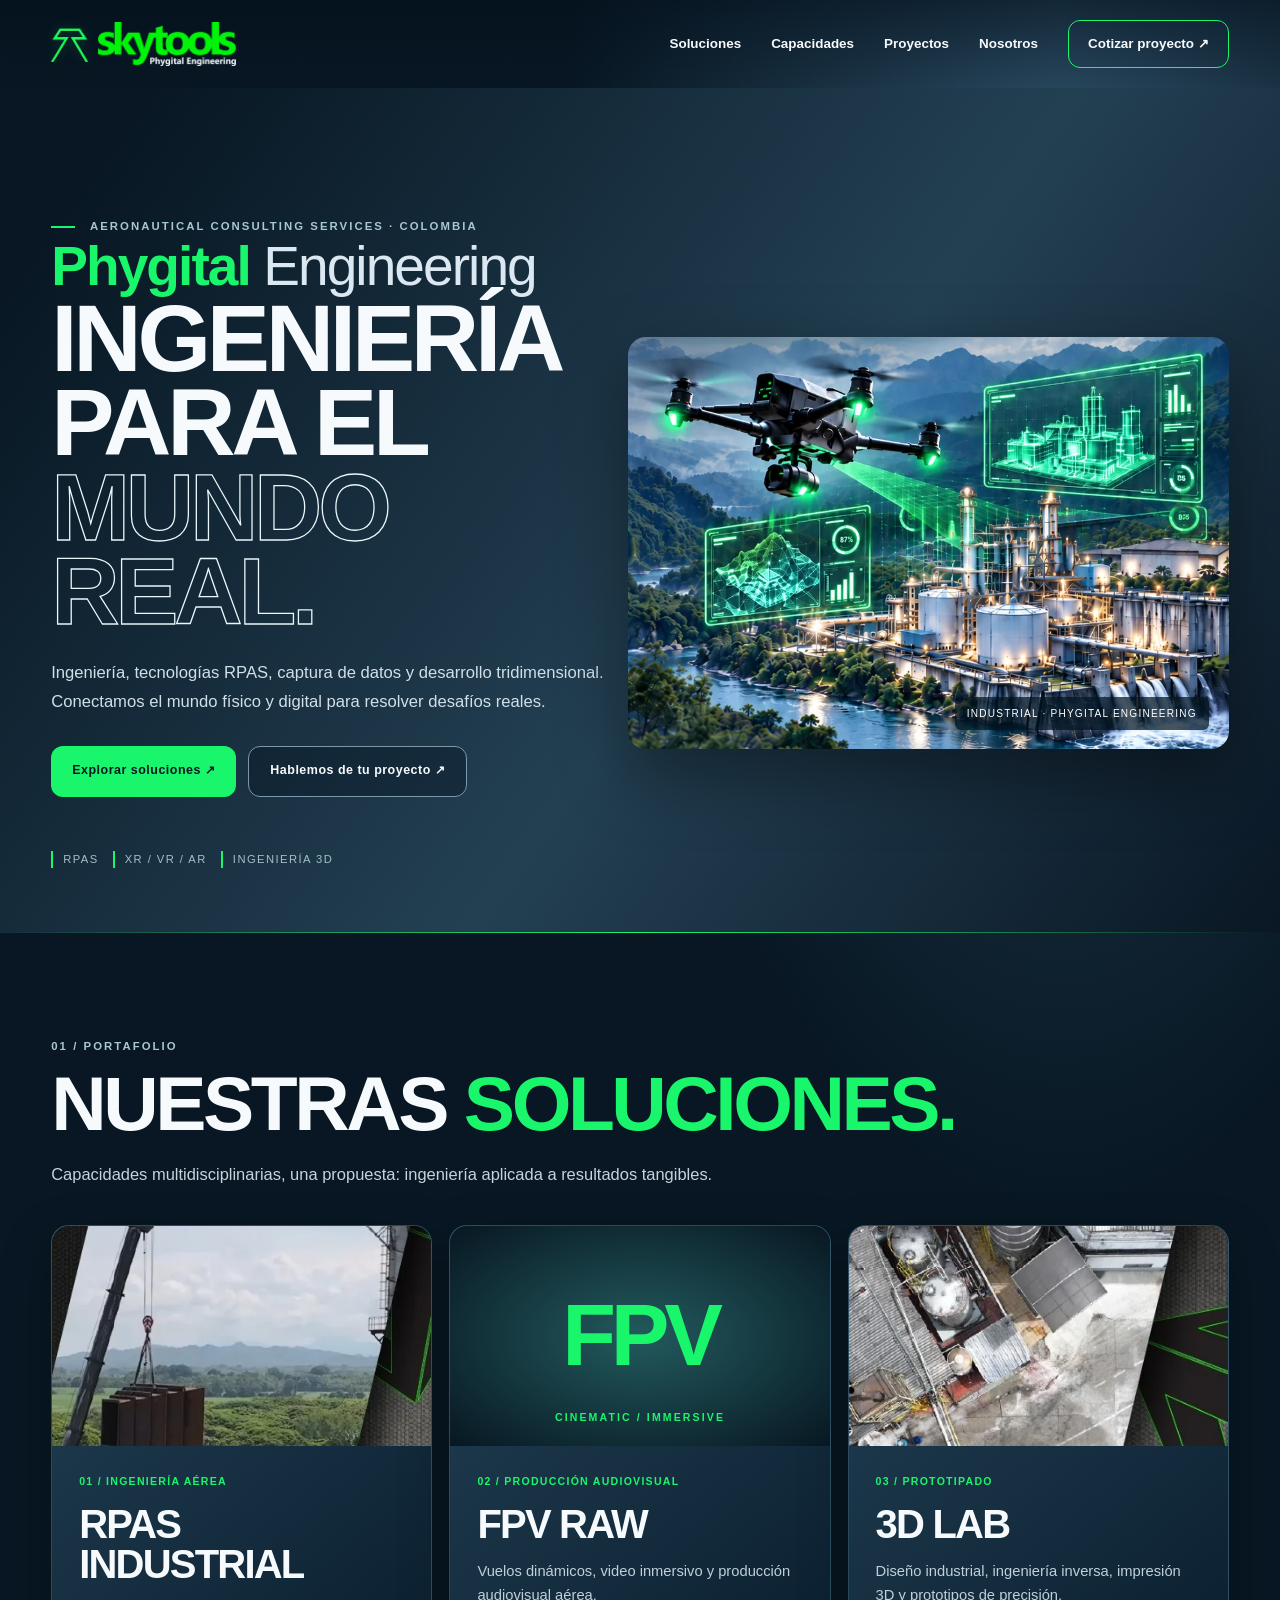
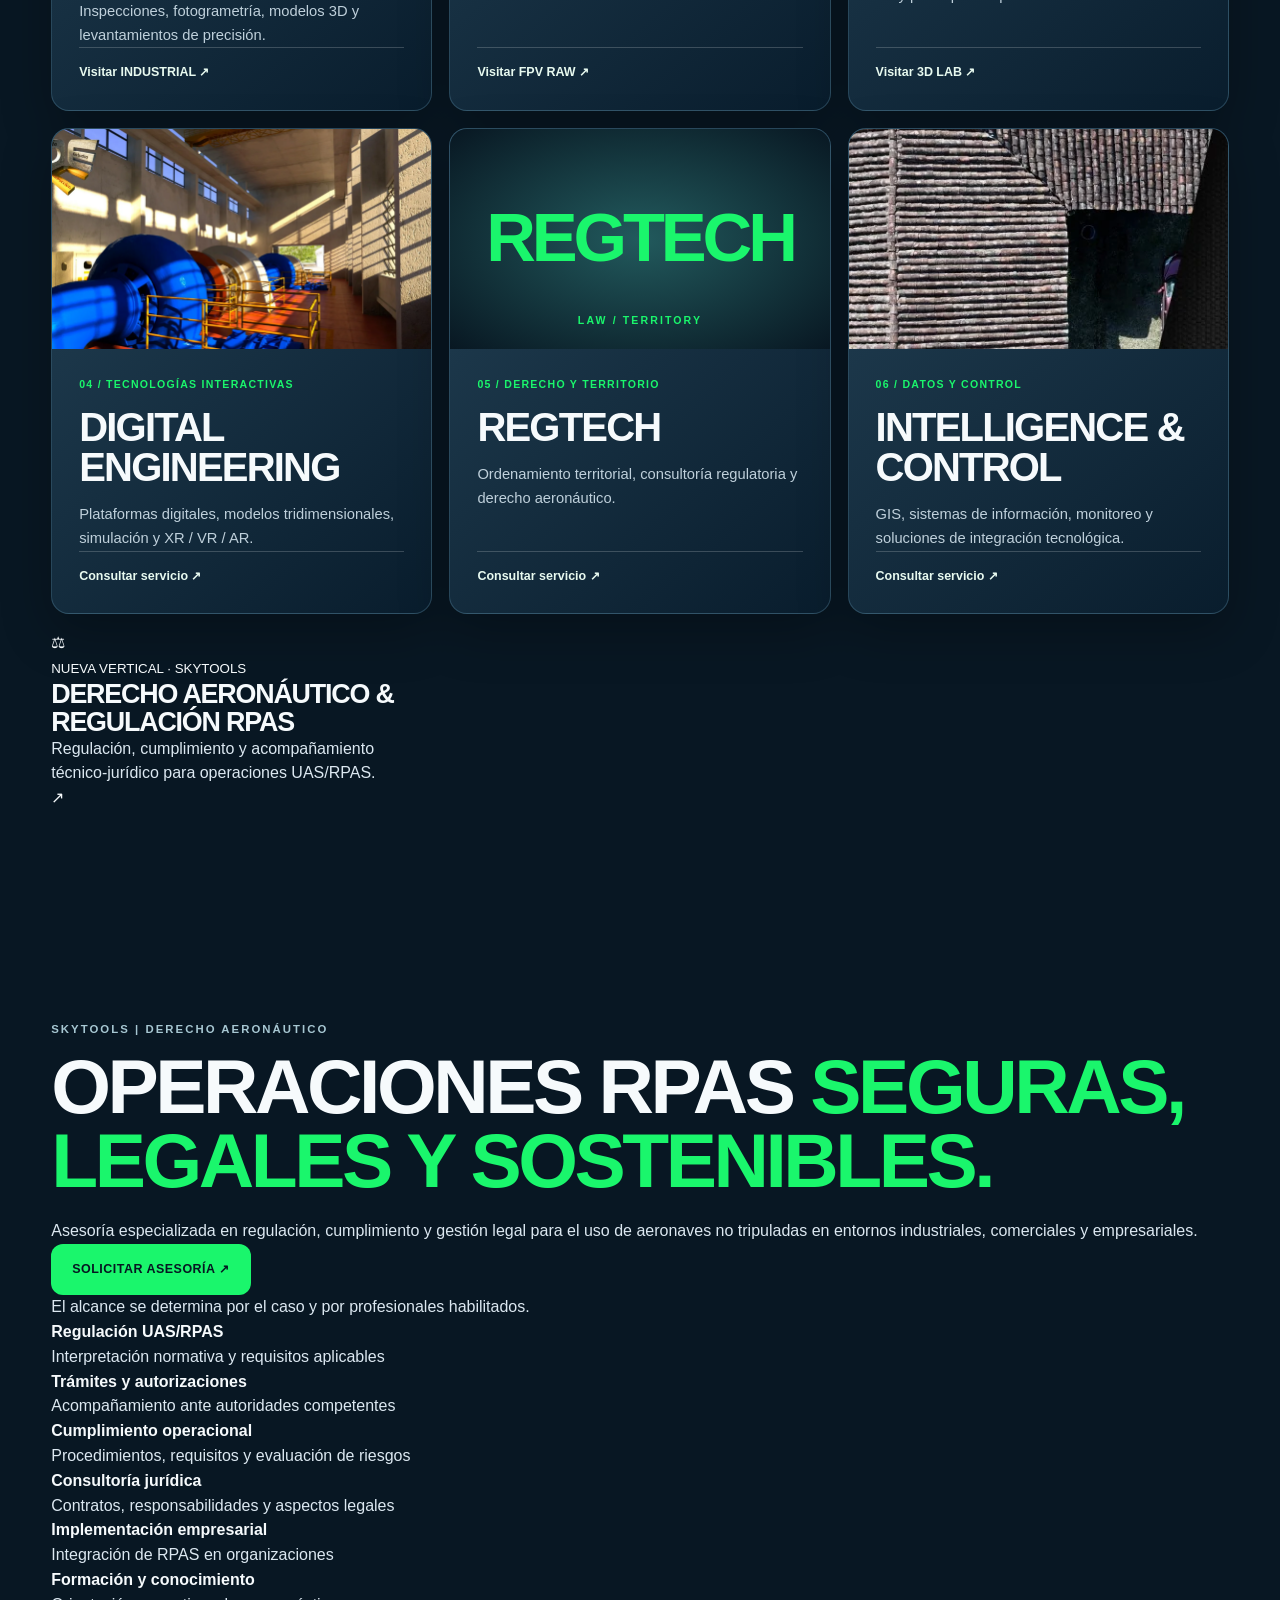
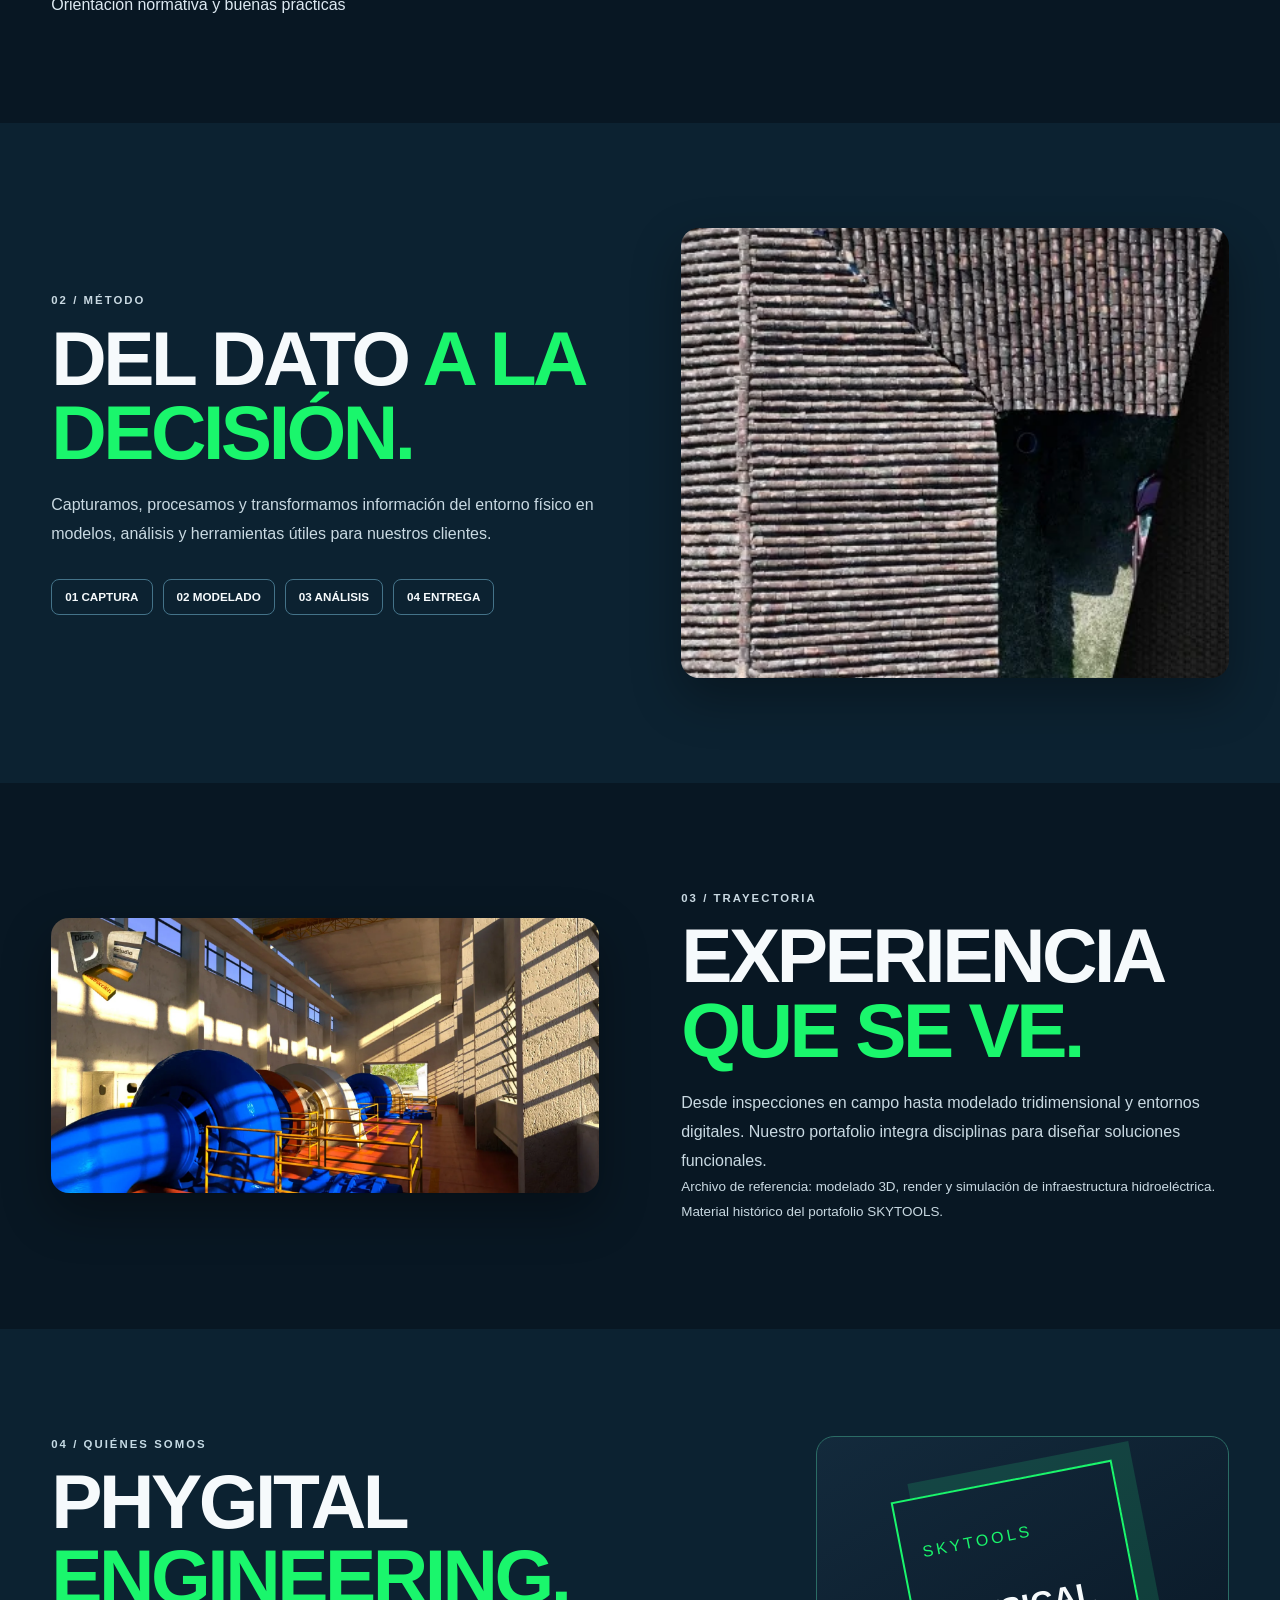
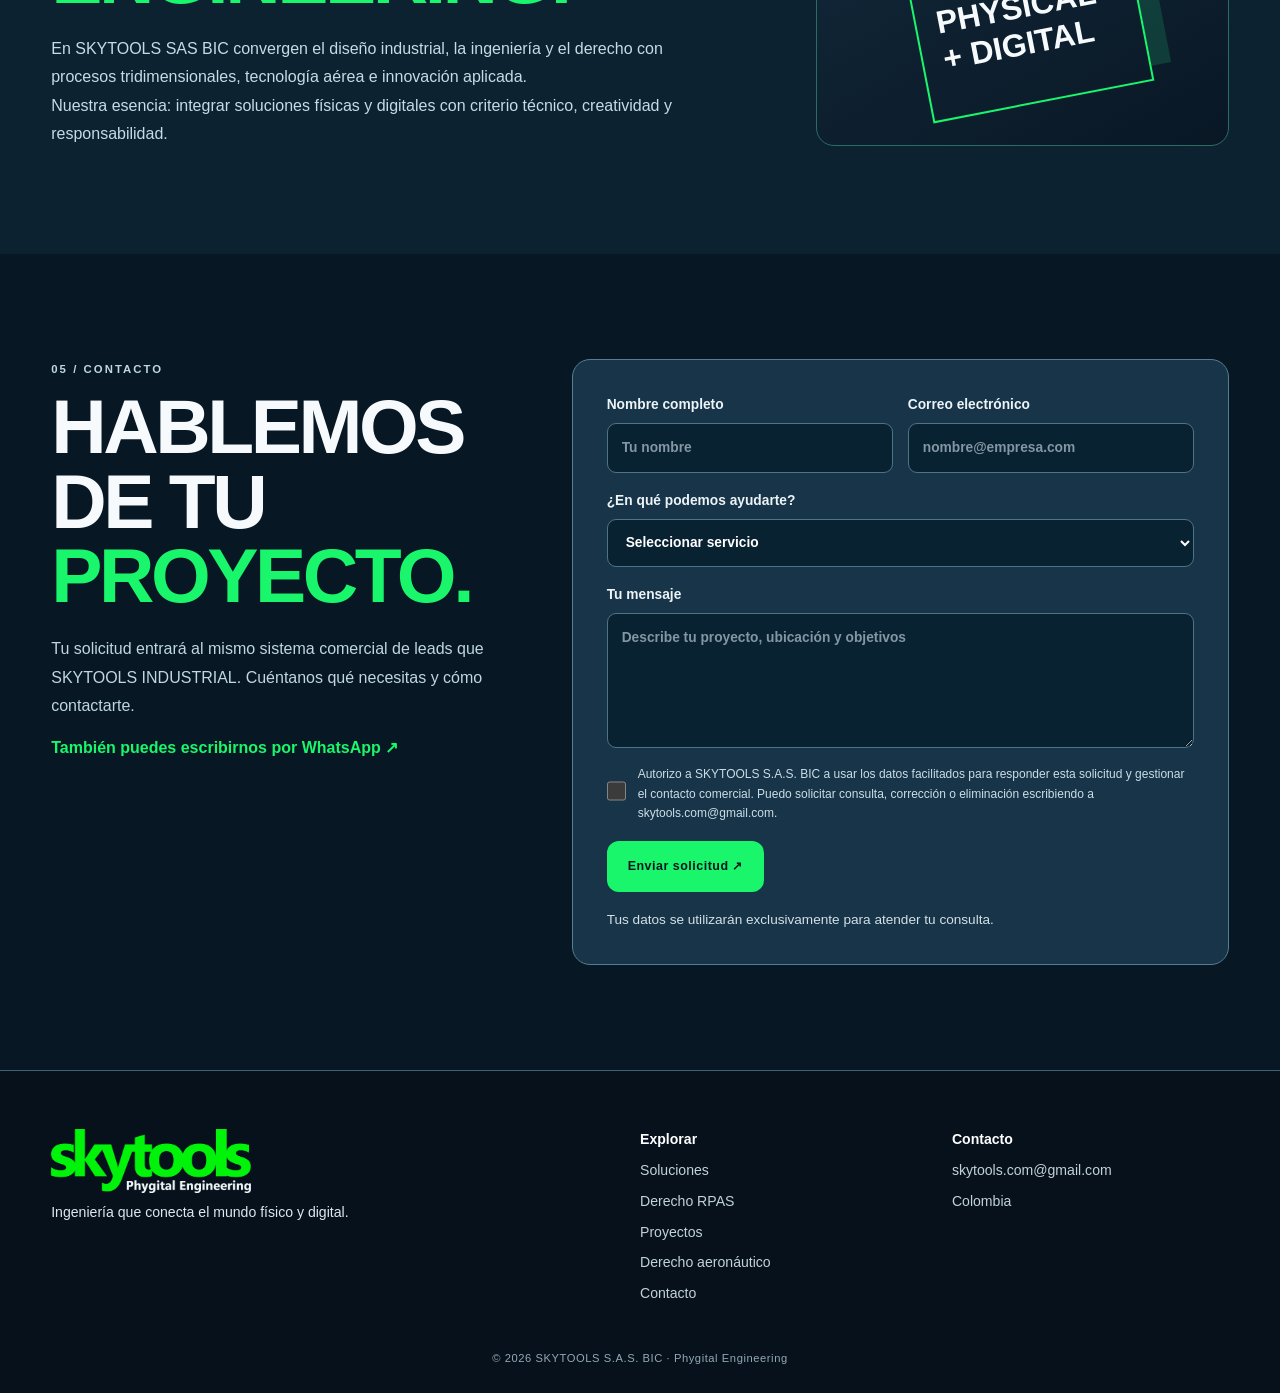
==== index.html @ b0aab62e "feat: agregar Derecho Aeronautico a Main Web (tarjeta y seccion)" ====
<!doctype html>
<html lang="es-CO">
<head>
<meta charset="utf-8"><meta name="viewport" content="width=device-width, initial-scale=1">
<meta name="theme-color" content="#081723"><meta name="color-scheme" content="dark">
<meta name="description" content="SKYTOOLS SAS BIC — Phygital Engineering. RPAS Industrial, FPV RAW, diseño 3D, tecnologías digitales y consultoría.">
<meta property="og:type" content="website"><meta property="og:title" content="SKYTOOLS | Phygital Engineering"><meta property="og:description" content="Ingeniería que conecta el mundo físico y digital.">
<title>SKYTOOLS | Phygital Engineering</title>
<link rel="icon" type="image/png" sizes="any" href="assets/img/skytools-symbol.png?v=20261020">
<link rel="apple-touch-icon" href="assets/img/skytools-symbol.png?v=20261020">
<link rel="stylesheet" href="assets/css/styles.css">
<script src="assets/js/config.js" defer></script><script src="assets/js/portal.js" defer></script>
</head>
<body><a href="#contenido" class="skip-link">Saltar al contenido</a>
<header class="site-header" id="inicio"><div class="container portal-header">
<a class="brand" href="#inicio" aria-label="SKYTOOLS Inicio"><img src="assets/img/skytools-symbol.png" alt="" class="brand__mark"><img class="brand__wordmark" src="assets/img/skytools-wordmark.png" alt="Skytools Phygital Engineering"></a>
<nav class="portal-nav" id="portal-nav" aria-label="Navegación principal">
<a href="#soluciones">Soluciones</a><a href="#capacidades">Capacidades</a><a href="#proyectos">Proyectos</a><a href="#nosotros">Nosotros</a><a href="#contacto" class="portal-nav-cta">Cotizar proyecto ↗</a></nav>
<button type="button" class="portal-menu-btn" id="portal-menu-btn" aria-controls="portal-nav" aria-expanded="false" aria-label="Abrir menú">☰</button>
</div></header>
<main id="contenido">
<section class="portal-hero">
<div class="container portal-hero-grid"><div class="portal-copy">
<p class="portal-eyebrow"><span class="portal-glow"></span> AERONAUTICAL CONSULTING SERVICES · COLOMBIA</p>
<p class="portal-identity"><span>Phygital</span> Engineering</p>
<h1>INGENIERÍA PARA EL <em>MUNDO REAL.</em></h1>
<p class="portal-lead">Ingeniería, tecnologías RPAS, captura de datos y desarrollo tridimensional. Conectamos el mundo físico y digital para resolver desafíos reales.</p>
<div class="portal-actions"><a class="portal-button solid" href="#soluciones">Explorar soluciones ↗</a><a class="portal-button outline" href="#contacto">Hablemos de tu proyecto ↗</a></div>
<div class="portal-chips"><span>RPAS</span><span>XR / VR / AR</span><span>INGENIERÍA 3D</span></div>
</div><div class="portal-hero-art"><picture><source media="(max-width:700px)" srcset="assets/img/hero-mobile.webp"><img src="assets/img/hero-industria.webp" alt="Dron de inspección y entorno industrial en composición técnica SKYTOOLS" fetchpriority="high"></picture><span class="portal-hero-art-note">INDUSTRIAL · PHYGITAL ENGINEERING</span></div></div>
</section>
<section class="portal-section" id="soluciones"><div class="container">
<p class="portal-section-no">01 / PORTAFOLIO</p><h2>NUESTRAS <span>SOLUCIONES.</span></h2><p class="portal-intro">Capacidades multidisciplinarias, una propuesta: ingeniería aplicada a resultados tangibles.</p>
<div class="portal-services">
<article class="portal-service"><img src="assets/img/service-inspection.webp" alt="Inspección técnica de infraestructura" loading="lazy"><div><small>01 / INGENIERÍA AÉREA</small><h3>RPAS INDUSTRIAL</h3><p>Inspecciones, fotogrametría, modelos 3D y levantamientos de precisión.</p><a href="https://industrial.skytools.org/" rel="noopener">Visitar INDUSTRIAL ↗</a></div></article>
<article class="portal-service"><div class="portal-graphic fpv"><b>FPV</b><small>CINEMATIC / IMMERSIVE</small></div><div><small>02 / PRODUCCIÓN AUDIOVISUAL</small><h3>FPV RAW</h3><p>Vuelos dinámicos, video inmersivo y producción audiovisual aérea.</p><a href="https://fpvraw.skytools.org/" rel="noopener">Visitar FPV RAW ↗</a></div></article>
<article class="portal-service"><img src="assets/img/service-models.webp" alt="Modelado e ingeniería tridimensional" loading="lazy"><div><small>03 / PROTOTIPADO</small><h3>3D LAB</h3><p>Diseño industrial, ingeniería inversa, impresión 3D y prototipos de precisión.</p><a href="https://3d.skytools.org/" rel="noopener">Visitar 3D LAB ↗</a></div></article>
<article class="portal-service"><img src="assets/img/project-hydro.webp" alt="Render técnico de ingeniería 3D" loading="lazy"><div><small>04 / TECNOLOGÍAS INTERACTIVAS</small><h3>DIGITAL ENGINEERING</h3><p>Plataformas digitales, modelos tridimensionales, simulación y XR / VR / AR.</p><a href="#contacto">Consultar servicio ↗</a></div></article>
<article class="portal-service"><div class="portal-graphic reg"><b>REGTECH</b><small>LAW / TERRITORY</small></div><div><small>05 / DERECHO Y TERRITORIO</small><h3>REGTECH</h3><p>Ordenamiento territorial, consultoría regulatoria y derecho aeronáutico.</p><a href="#contacto">Consultar servicio ↗</a></div></article>
<article class="portal-service"><img src="assets/img/service-data.webp" alt="Datos geoespaciales y procesamiento digital" loading="lazy"><div><small>06 / DATOS Y CONTROL</small><h3>INTELLIGENCE & CONTROL</h3><p>GIS, sistemas de información, monitoreo y soluciones de integración tecnológica.</p><a href="#contacto">Consultar servicio ↗</a></div></article>
<article class="portal-legal-card">
<a href="#derecho-aeronautico" aria-label="Conoce la vertical Derecho Aeronáutico">
<div class="portal-legal-symbol" aria-hidden="true">⚖</div><div><small>NUEVA VERTICAL · SKYTOOLS</small><h3>DERECHO AERONÁUTICO <span>&amp; REGULACIÓN RPAS</span></h3><p>Regulación, cumplimiento y acompañamiento técnico-jurídico para operaciones UAS/RPAS.</p></div><span class="portal-legal-arrow" aria-hidden="true">↗</span>
</a></article>
</div></div></section>
<section class="portal-section portal-legal" id="derecho-aeronautico" aria-labelledby="derecho-title">
<div class="container portal-legal-layout">
<div class="portal-legal-summary"><p class="portal-section-no">SKYTOOLS | DERECHO AERONÁUTICO</p>
<h2 id="derecho-title">OPERACIONES RPAS <span>SEGURAS, LEGALES Y SOSTENIBLES.</span></h2>
<p>Asesoría especializada en regulación, cumplimiento y gestión legal para el uso de aeronaves no tripuladas en entornos industriales, comerciales y empresariales.</p>
<a href="#contacto" class="portal-button solid" data-servicio="Derecho aeronáutico / RPAS">SOLICITAR ASESORÍA ↗</a>
<p class="portal-legal-note">El alcance se determina por el caso y por profesionales habilitados.</p></div>
<div class="portal-legal-services">
<article><strong>Regulación UAS/RPAS</strong><p>Interpretación normativa y requisitos aplicables</p></article>
<article><strong>Trámites y autorizaciones</strong><p>Acompañamiento ante autoridades competentes</p></article>
<article><strong>Cumplimiento operacional</strong><p>Procedimientos, requisitos y evaluación de riesgos</p></article>
<article><strong>Consultoría jurídica</strong><p>Contratos, responsabilidades y aspectos legales</p></article>
<article><strong>Implementación empresarial</strong><p>Integración de RPAS en organizaciones</p></article>
<article><strong>Formación y conocimiento</strong><p>Orientación normativa y buenas prácticas</p></article>
</div>
</div></section>
<section class="portal-section portal-alt" id="capacidades"><div class="container portal-feature">
<div><p class="portal-section-no">02 / MÉTODO</p><h2>DEL DATO <span>A LA DECISIÓN.</span></h2><p>Capturamos, procesamos y transformamos información del entorno físico en modelos, análisis y herramientas útiles para nuestros clientes.</p><div class="portal-process"><span>01 CAPTURA</span><span>02 MODELADO</span><span>03 ANÁLISIS</span><span>04 ENTREGA</span></div></div>
<img src="assets/img/service-data.webp" alt="Aplicación de datos de ingeniería y captura de información" loading="lazy">
</div></section>
<section class="portal-section" id="proyectos"><div class="container portal-feature portal-feature-reverse">
<img src="assets/img/project-hydro.webp" alt="Visualización histórica de modelado 3D hidroeléctrico" loading="lazy">
<div><p class="portal-section-no">03 / TRAYECTORIA</p><h2>EXPERIENCIA <span>QUE SE VE.</span></h2><p>Desde inspecciones en campo hasta modelado tridimensional y entornos digitales. Nuestro portafolio integra disciplinas para diseñar soluciones funcionales.</p><p class="portal-note">Archivo de referencia: modelado 3D, render y simulación de infraestructura hidroeléctrica. Material histórico del portafolio SKYTOOLS.</p></div>
</div></section>
<section class="portal-section portal-alt" id="nosotros"><div class="container portal-about"><div><p class="portal-section-no">04 / QUIÉNES SOMOS</p><h2>PHYGITAL <span>ENGINEERING.</span></h2><p>En SKYTOOLS SAS BIC convergen el diseño industrial, la ingeniería y el derecho con procesos tridimensionales, tecnología aérea e innovación aplicada.</p><p>Nuestra esencia: integrar soluciones físicas y digitales con criterio técnico, creatividad y responsabilidad.</p></div><div class="portal-cube" aria-hidden="true"><div class="cube-frame"><span>SKYTOOLS</span><strong>PHYSICAL<br>+ DIGITAL</strong></div></div></div></section>
<section class="portal-section portal-contact" id="contacto"><div class="container portal-contact-grid">
<div><p class="portal-section-no">05 / CONTACTO</p><h2>HABLEMOS DE TU <span>PROYECTO.</span></h2><p>Tu solicitud entrará al mismo sistema comercial de leads que SKYTOOLS INDUSTRIAL. Cuéntanos qué necesitas y cómo contactarte.</p>
<a class="portal-whatsapp" href="https://wa.me/573127716555?text=Hola%20SKYTOOLS%2C%20quiero%20consultar%20un%20proyecto" rel="noopener" target="_blank">También puedes escribirnos por WhatsApp ↗</a></div>
<form id="portal-lead-form" class="portal-form">
<div class="portal-form-row"><label>Nombre completo<input name="nombre" required maxlength="120" autocomplete="name" placeholder="Tu nombre"></label><label>Correo electrónico<input name="correo" required type="email" maxlength="160" autocomplete="email" placeholder="nombre@empresa.com"></label></div>
<label>¿En qué podemos ayudarte?<select name="tema" required><option value="">Seleccionar servicio</option><option value="RPAS">RPAS Industrial</option><option value="FPV RAW">FPV RAW</option><option value="Modelado 3D">3D LAB</option><option value="XR VR AR">Digital Engineering</option><option value="RegTech">RegTech</option><option value="Monitoreo y control">Intelligence & Control</option><option value="Derecho aeronáutico / RPAS">Derecho aeronáutico / RPAS</option><option value="Otro">Otro proyecto</option></select></label>
<label>Tu mensaje<textarea name="mensaje" rows="5" required minlength="10" maxlength="4000" placeholder="Describe tu proyecto, ubicación y objetivos"></textarea></label>
<label class="portal-honeypot" aria-hidden="true">Sitio web<input name="website" tabindex="-1" autocomplete="off"></label>
<label class="portal-consent"><input name="privacy_consent" type="checkbox" required><span>Autorizo a SKYTOOLS S.A.S. BIC a usar los datos facilitados para responder esta solicitud y gestionar el contacto comercial. Puedo solicitar consulta, corrección o eliminación escribiendo a skytools.com@gmail.com.</span></label>
<button id="portal-submit" class="portal-button solid" type="submit">Enviar solicitud ↗</button><p id="portal-status" class="portal-status" role="status" aria-live="polite">Tus datos se utilizarán exclusivamente para atender tu consulta.</p>
</form></div></section>
</main>
<footer class="portal-footer"><div class="container"><div><img src="assets/img/skytools-wordmark.png" alt="SKYTOOLS Phygital Engineering"><p>Ingeniería que conecta el mundo físico y digital.</p></div><div><b>Explorar</b><a href="#soluciones">Soluciones</a><a href="#derecho-aeronautico">Derecho RPAS</a><a href="#proyectos">Proyectos</a><a href="#derecho-aeronautico">Derecho aeronáutico</a><a href="#contacto">Contacto</a></div><div><b>Contacto</b><a href="mailto:skytools.com@gmail.com">skytools.com@gmail.com</a><span>Colombia</span></div></div><p class="portal-copyright">© <span id="year"></span> SKYTOOLS S.A.S. BIC · Phygital Engineering</p></footer>
</body></html>
---- assets/css/styles.css ----
/* Skytools Industria | HTML/CSS/JS static website | October 2026 */
:root{--bg:#081723;--bg-2:#122838;--metal:#243a4d;--metal-light:#486176;--green:#1af66c;--green-2:#56ff94;--cyan:#35dcff;--white:#f6fafc;--ink:#dce8f1;--muted:#adbdca;--border:rgba(182,226,246,.23);--glass:rgba(20,40,56,.61);--shadow:0 18px 70px rgba(0,0,0,.22);--radius:18px;--max:1376px;--font:Inter,ui-sans-serif,"Segoe UI",Arial,sans-serif}
*{box-sizing:border-box}html{scroll-behavior:smooth;scroll-padding-top:95px}body{margin:0;color:var(--white);font-family:var(--font);line-height:1.55;min-width:320px;overflow-x:hidden;background:radial-gradient(ellipse 55% 32% at 79% 0%,rgba(81,120,154,.44),transparent 74%),linear-gradient(119deg,#081723 4%,#23384c 47%,#0a1928 86%);}
body::before{content:"";pointer-events:none;position:fixed;inset:0;z-index:-1;opacity:.22;background:repeating-linear-gradient(117deg,transparent 0,transparent 2px,rgba(202,230,241,.06) 3px,transparent 4px,transparent 6px)}
::selection{background:rgba(29,245,103,.45);color:#fff}a{color:inherit;text-decoration:none}button,input,select,textarea{font:inherit}button{cursor:pointer}button:disabled{cursor:not-allowed}img{max-width:100%;display:block}h1,h2,h3,p,figure{margin:0}h1,h2,h3{line-height:1.04;letter-spacing:-.045em}h1{font-size:clamp(3.6rem,6.5vw,7.1rem);font-weight:850}h2{font-size:clamp(2.2rem,4.5vw,4.9rem);font-weight:840}h3{font-size:clamp(1.35rem,2.1vw,2rem);font-weight:780}p{color:var(--ink)}.container{width:min(var(--max),calc(100% - 8vw));margin-inline:auto}.accent{color:var(--green)}.eyebrow{color:var(--green-2);font-size:.82rem;font-weight:650;letter-spacing:.29em;text-transform:uppercase;display:flex;align-items:center;gap:12px}.eyebrow-line,.step-line{display:inline-block;height:2px;width:45px;background:var(--green)}.step-number{font-size:1.45rem;letter-spacing:0;color:var(--white);font-weight:400}.step-line{width:52px;margin-inline:8px}.lead{font-size:clamp(1.06rem,1.72vw,1.54rem);font-weight:380;line-height:1.51;color:var(--ink);max-width:630px}.icon{width:23px;height:23px;flex:none;display:inline-block;vertical-align:middle}.sr-only{position:absolute;width:1px;height:1px;overflow:hidden;clip:rect(0,0,0,0);white-space:nowrap}.skip-link{position:absolute;z-index:300;top:-99px;left:12px;background:var(--green);padding:10px;color:#071923}.skip-link:focus{top:12px}:focus-visible{outline:3px solid var(--cyan);outline-offset:4px}
/* Header and navigation */
.site-header{position:relative;z-index:40;background:linear-gradient(180deg,rgba(4,16,28,.6),rgba(4,16,28,0));}
.header-inner{min-height:102px;display:flex;align-items:center;gap:clamp(15px,3vw,44px)}.brand{display:inline-flex;align-items:center;gap:0;flex:0 0 auto;position:relative;line-height:1}.brand__mark{width:70px;height:70px;object-fit:contain;filter:drop-shadow(0 0 6px rgba(25,252,104,.24))}.brand__wordmark{width:194px;height:auto;object-fit:contain;margin-left:-8px}.brand sup{color:var(--green);font-size:11px;align-self:flex-start;margin-top:8px}.nav{display:flex;gap:clamp(12px,2.5vw,35px);margin-left:auto;align-items:center;white-space:nowrap}.nav__link{font-size:.91rem;color:#dce4ea;padding:10px 0;position:relative;transition:color .2s}.nav__link:hover,.nav__link.is-current{color:#fff}.nav__link.is-current::after,.nav__link:hover::after{content:"";height:2px;background:var(--green);position:absolute;bottom:0;left:0;right:0;box-shadow:0 0 12px rgba(23,245,115,.75)}.header-actions{display:flex;gap:12px;align-items:center}.icon-button{border:1px solid transparent;background:transparent;color:#fff;width:43px;height:43px;display:inline-grid;place-items:center;border-radius:11px;transition:.2s}.icon-button:hover{border-color:var(--border);background:rgba(255,255,255,.09)}.menu-toggle{display:none}
/* Buttons */
.button-row{display:flex;flex-wrap:wrap;gap:14px;margin-top:30px}.btn{border:1.5px solid transparent;display:inline-flex;align-items:center;justify-content:center;gap:20px;min-height:51px;padding:12px 23px;border-radius:9px;font-size:.9rem;font-weight:800;text-transform:uppercase;line-height:1.15;letter-spacing:.01em;white-space:nowrap;transition:transform .2s,box-shadow .2s,background .2s,border-color .2s}.btn:hover{transform:translateY(-3px)}.btn--solid{background:linear-gradient(110deg,#26ff64,#16e95d);color:#061623;box-shadow:0 10px 26px rgba(9,227,86,.25)}.btn--solid:hover{box-shadow:0 12px 30px rgba(9,227,86,.4)}.btn--outline{border-color:var(--green);color:var(--green-2);background:rgba(7,20,31,.46)}.btn--outline:hover{background:rgba(22,248,107,.1)}.btn--text{padding-left:0;color:var(--green);text-transform:none;background:transparent;min-height:43px}.btn .icon{width:21px;height:21px}.header-cta{min-height:41px;padding:9px 15px;font-size:.82rem}
/* Home */
.hero--home{position:relative;overflow:hidden;margin-top:-102px;padding-top:102px;min-height:calc(100svh - 40px);background:radial-gradient(ellipse 45% 45% at 77% 20%,rgba(77,135,182,.28),transparent 90%),linear-gradient(105deg,#061420 0%,#102638 52%,#294963 100%)}.hero--home::after{content:"";position:absolute;left:0;right:0;bottom:0;height:42%;z-index:0;pointer-events:none;background:linear-gradient(0deg,rgba(3,14,22,.78),transparent)}.hero-grid{position:relative;display:grid;grid-template-columns:44% 56%;min-height:570px;z-index:1}.hero-copy{position:relative;z-index:3;align-self:center;padding-top:15px;padding-bottom:70px}.hero-copy h1{margin:25px 0 18px;text-shadow:0 2px 24px rgba(3,12,20,.35)}.hero-copy h1 span{display:block}.hero-copy .lead{max-width:640px}.hero-visual{position:relative;min-height:540px;margin-right:calc(-1 * (100vw - min(var(--max),92vw))/2);overflow:hidden;isolation:isolate}.hero-visual::after{content:"";position:absolute;inset:0;background:linear-gradient(90deg,#0b1d2b 0%,rgba(10,28,41,.6) 16%,transparent 52%),linear-gradient(0deg,rgba(8,20,30,.56),transparent 35%);pointer-events:none}.hero-visual__img{width:100%;height:100%;object-fit:cover;object-position:49% center;position:absolute;inset:0;filter:saturate(1.06) contrast(1.05)}.visual-tag{z-index:2;position:absolute;top:10%;right:7%;color:var(--green-2);padding:8px 13px;letter-spacing:.17em;font-size:.68rem;text-transform:uppercase;border:1px solid rgba(66,255,135,.4);background:rgba(5,20,30,.48);border-radius:8px;backdrop-filter:blur(9px)}.visual-tag b{padding:0 5px}.benefits-bar{position:relative;z-index:2;display:grid;grid-template-columns:repeat(3,1fr);border:1px solid rgba(42,255,123,.7);box-shadow:var(--shadow),0 0 28px rgba(7,210,91,.11);border-radius:18px;margin-top:-22px;background:linear-gradient(112deg,rgba(6,28,31,.83),rgba(45,70,88,.64),rgba(5,28,33,.8));backdrop-filter:blur(17px);overflow:hidden}.benefits-bar article{padding:20px 23px;display:flex;align-items:center;gap:17px;min-width:0;position:relative}.benefits-bar article+article::before{content:"";position:absolute;top:25%;bottom:25%;left:0;background:rgba(173,234,231,.38);width:1px}.benefits-bar .icon{color:var(--green);width:45px;height:45px;filter:drop-shadow(0 0 9px rgba(39,255,120,.45))}.benefits-bar strong{display:block;color:var(--green);font-size:1.04rem;text-transform:uppercase;line-height:1.15}.benefits-bar span{display:block;color:#f1f6f7;font-size:.8rem;margin-top:7px;line-height:1.35}.scroll-cue{position:relative;z-index:2;display:flex;flex-direction:column;align-items:center;gap:2px;color:var(--muted);padding:20px 0 27px;letter-spacing:.25em;font-size:.67rem;text-transform:uppercase}.scroll-cue .icon{order:-1;transform:rotate(0deg);color:#fff}.section{padding:95px 0;position:relative}.section--intro{background:radial-gradient(ellipse at 84% 0%,rgba(40,154,188,.12),transparent 68%),rgba(0,0,0,.13)}.intro-row{display:grid;grid-template-columns:1.3fr .7fr;gap:80px;align-items:center}.intro-row h2{max-width:750px;margin-top:16px}.intro-row p:not(.eyebrow){font-size:1.18rem}
/* Inner page hero */
.page-top{position:relative;margin-top:-102px;padding:162px 0 24px;overflow:hidden;isolation:isolate}.page-top::before{position:absolute;content:"";inset:0;z-index:-2;background:linear-gradient(112deg,#071925 0%,#2f4960 65%,#091f2e 100%)}.page-top::after{position:absolute;content:"";inset:0;z-index:-1;opacity:.35;pointer-events:none;background:radial-gradient(ellipse 50% 42% at 68% 15%,rgba(150,189,220,.37),transparent 75%)}.split-hero{display:grid;grid-template-columns:40% 60%;align-items:center;min-height:495px}.page-top-copy{position:relative;z-index:2;padding:38px 0 70px}.page-top-copy h1{margin:24px 0 21px;font-size:clamp(3.6rem,6.3vw,6.7rem)}.page-top-copy h1 span{display:block}.page-top-copy .lead{max-width:550px}.page-top-visual{align-self:stretch;position:relative;margin-right:calc(-1*(100vw - min(var(--max),92vw))/2);overflow:hidden}.page-top-visual img{position:absolute;inset:0;width:100%;height:100%;object-fit:cover;object-position:center;filter:contrast(1.03) saturate(1.1)}.page-top-visual::after{content:"";position:absolute;inset:0;background:linear-gradient(90deg,#172b3b 0%,rgba(13,31,46,.33) 35%,transparent 63%),linear-gradient(0deg,rgba(8,20,32,.2),transparent 60%)}.page-top-visual figcaption{position:absolute;bottom:25px;right:30px;z-index:1;letter-spacing:.16em;font-size:.73rem;text-transform:uppercase;color:#bffffa}.page-top--about{padding-bottom:20px}.page-top--cap .split-hero{min-height:370px}.page-top--cap .page-top-visual img{object-position:center}
.section-heading{display:flex;justify-content:space-between;align-items:end;gap:32px;margin-bottom:30px}.section-heading h2{margin-top:13px}.section-heading>p{font-size:1.14rem;max-width:310px;margin-bottom:6px}
.service-grid{display:grid;grid-template-columns:repeat(3,minmax(0,1fr));gap:19px}.image-card{position:relative;border:1px solid rgba(150,245,232,.4);height:330px;overflow:hidden;border-radius:13px;box-shadow:var(--shadow);background:#122a39;isolation:isolate}.image-card>img{position:absolute;width:100%;height:100%;object-fit:cover;filter:saturate(.84) contrast(1.05);transition:transform .45s}.image-card:hover>img{transform:scale(1.07)}.image-card__veil{position:absolute;inset:0;background:linear-gradient(0deg,rgba(1,13,21,.94) 0,rgba(6,26,35,.8) 30%,transparent 90%)}.image-card__content{position:absolute;bottom:0;left:0;right:0;padding:22px;display:grid;grid-template-columns:1fr auto;gap:4px 10px}.image-card__content>.icon{color:var(--green);width:34px;height:34px;grid-column:1 / -1;margin-bottom:8px}.image-card__content h3,.image-card__content p{grid-column:1 / -1}.image-card__content h3{color:var(--green-2);font-size:1.55rem}.image-card__content p{font-size:.89rem;max-width:280px}.image-card__content .circle-link{grid-column:2;grid-row:3;justify-self:end;align-self:end}.circle-link{color:var(--green);width:44px;height:44px;display:grid;place-items:center;border:1.5px solid var(--green);border-radius:50%;background:rgba(4,33,36,.45);transition:.2s}.circle-link:hover,.capability-card:hover .circle-link{color:#081723;background:var(--green);transform:translateX(3px)}.circle-link .icon{width:23px;height:23px}.about-statement{margin-top:46px;display:grid;grid-template-columns:100px 1fr auto;align-items:center;gap:30px;padding:22px 25px;border-top:1px solid var(--border);border-bottom:1px solid var(--border)}.about-statement img{width:86px}.about-statement .eyebrow{margin-bottom:7px}.about-statement p:not(.eyebrow){font-size:1rem;max-width:710px}
/* Capabilities and project detail */
.section--capabilities{padding-top:25px;padding-bottom:45px}.capability-grid{display:grid;grid-template-columns:repeat(4,minmax(0,1fr));gap:16px}.capability-card{border:1px solid rgba(55,255,142,.65);border-radius:14px;padding:20px 15px;min-height:146px;display:flex;align-items:center;gap:13px;background:linear-gradient(120deg,rgba(16,46,56,.73),rgba(39,62,76,.78));backdrop-filter:blur(11px);transition:.2s}.capability-card:hover{transform:translateY(-3px);box-shadow:0 13px 32px rgba(0,0,0,.2)}.capability-card>.icon{color:var(--green);width:45px;height:45px}.capability-card>div{flex:1;min-width:0}.capability-card h2{font-size:1.21rem;color:var(--green)}.capability-card p{font-size:.84rem;margin-top:6px;line-height:1.35}.capability-card .circle-link{width:31px;height:31px;flex:0 0 31px}.capability-card .circle-link .icon{width:18px;height:18px}.capability-card--long{grid-column:span 4;min-height:90px}.projects-section{padding-top:35px}.projects-grid{display:grid;grid-template-columns:1fr 1fr;gap:18px}.project-card{min-height:370px;position:relative;isolation:isolate;border:1px solid rgba(56,255,144,.65);overflow:hidden;border-radius:16px}.project-card>img{position:absolute;inset:0;height:100%;width:100%;object-fit:cover;transition:transform .45s}.project-card:hover>img{transform:scale(1.04)}.project-card__scrim{position:absolute;inset:0;background:linear-gradient(90deg,rgba(4,19,28,.95),rgba(4,21,30,.75) 44%,rgba(3,22,32,.1) 94%)}.project-card__content{position:absolute;inset:0;padding:27px;display:flex;flex-direction:column;align-items:flex-start;justify-content:end}.project-card__content .eyebrow{font-size:.7rem;letter-spacing:.12em;margin-bottom:9px}.project-card h3{color:var(--green);margin-bottom:10px}.project-card p:not(.eyebrow){max-width:310px;font-size:.93rem}.chips{display:flex;gap:8px;flex-wrap:wrap;margin:17px 0}.chips span{font-size:.72rem;color:var(--green);padding:2px 11px;border:1px solid var(--green);border-radius:40px;background:rgba(5,28,33,.75);font-weight:750}.project-card .btn{min-height:44px;padding:9px 14px}.content-note{margin-top:17px;color:var(--muted);font-size:.78rem;max-width:1000px}
/* Contact */
.page-top--contact{padding-bottom:18px}.contact-hero{display:grid;grid-template-columns:49% 51%;align-items:center;min-height:460px}.contact-hero .page-top-copy{padding:15px 0 40px}.contact-hero .page-top-copy h1{font-size:clamp(3.5rem,5.25vw,6rem)}.contact-hero .page-top-copy .lead{max-width:580px}.contact-visual{position:relative;height:460px;margin-right:calc(-1*(100vw - min(var(--max),92vw))/2);overflow:hidden}.contact-visual img{width:100%;height:100%;object-fit:cover;object-position:center}.contact-visual::after{content:"";position:absolute;inset:0;background:linear-gradient(90deg,#192d3f,rgba(16,39,52,.28) 25%,transparent 70%)}.contact-details{padding-top:62px}.contact-info-grid{display:grid;grid-template-columns:repeat(3,1fr);gap:13px}.info-card{padding:18px 20px;display:flex;align-items:center;gap:15px;border:1px solid var(--border);border-radius:11px;background:linear-gradient(107deg,rgba(111,136,153,.42),rgba(25,49,67,.68));box-shadow:inset 0 1px 1px rgba(255,255,255,.1);min-width:0}.info-card>.icon{width:34px;height:34px;color:var(--green)}.info-card strong{font-size:1.03rem;color:var(--green-2);display:block;line-height:1.25;overflow-wrap:anywhere}.info-card span{color:#f4f5f9;display:block;font-size:.9rem;margin-top:5px}.info-card[href]:hover{background:rgba(29,248,103,.11);border-color:var(--green)}.contact-form-layout{display:grid;grid-template-columns:.72fr 1.28fr;gap:70px;align-items:start;margin-top:75px;padding-top:55px;border-top:1px solid var(--border)}.contact-form-layout h2{margin:15px 0 15px}.contact-form-layout>div>p:not(.eyebrow){font-size:1.08rem}.privacy-text{margin-top:23px;font-size:.86rem!important;color:var(--muted)}.contact-form{display:grid;gap:20px;background:linear-gradient(120deg,rgba(46,71,87,.52),rgba(8,27,39,.78));padding:30px;border:1px solid rgba(190,238,250,.25);border-radius:16px}.field-row{display:grid;grid-template-columns:1fr 1fr;gap:14px}label{display:grid;gap:9px;color:#e4f0f6;font-size:.89rem;font-weight:600}input,select,textarea{color:#fff;min-width:0;width:100%;border:1px solid rgba(189,226,239,.3);background:rgba(2,13,23,.66);border-radius:8px;padding:13px 14px;outline:0}input:focus,select:focus,textarea:focus{border-color:var(--green);box-shadow:0 0 0 2px rgba(22,255,106,.12)}input::placeholder,textarea::placeholder{color:#8496a4}select option{background:#071b27;color:#fff}textarea{resize:vertical}.honeypot{position:absolute!important;left:-10000px!important;width:1px!important;height:1px!important;overflow:hidden!important}.privacy-consent{display:grid;grid-template-columns:auto 1fr;gap:10px;align-items:start;font-size:.78rem;font-weight:450;color:var(--muted);line-height:1.45}.privacy-consent input{width:18px;height:18px;margin:2px 0 0;padding:0;accent-color:var(--green)}.contact-form__buttons{display:flex;gap:15px;flex-wrap:wrap;align-items:center}.form-note{font-size:.8rem;color:var(--muted)}.trust-block{margin-top:70px;padding-top:35px;border-top:1px solid var(--border)}.trust-logos{display:flex;align-items:center;justify-content:space-between;gap:40px;margin:30px 0 0;max-width:840px}.trust-logos img{max-height:80px;max-width:230px;width:auto;object-fit:contain}
/* Footer */
.footer{background:rgba(2,11,19,.85);border-top:1px solid rgba(36,251,120,.24);padding-top:46px}.footer-top{display:grid;grid-template-columns:1.5fr .65fr 1.1fr .65fr;gap:35px}.brand--footer .brand__mark{width:54px;height:54px}.brand--footer .brand__wordmark{width:145px}.brand--footer sup{font-size:8px}.footer-about p{margin-top:11px;font-size:.9rem;color:var(--muted)}.footer-links{display:flex;flex-direction:column;align-items:flex-start;gap:8px;font-size:.86rem}.footer-links strong{color:var(--green);margin-bottom:5px}.footer-links a:hover,.footer-bottom a:hover{color:var(--green)}.footer-links span{color:var(--muted)}.footer-bic>img{width:148px;max-height:90px;object-fit:contain}.social-row{display:flex;gap:9px;margin-top:10px}.social-row button,.social-row a{width:37px;height:37px;display:grid;place-items:center;background:transparent;color:var(--green);border:1px solid var(--green);border-radius:50%}.social-row button:hover,.social-row a:hover{background:rgba(25,248,103,.11)}.social-row .icon{width:18px;height:18px}.footer-bottom{margin-top:35px;padding:19px 0;display:flex;align-items:center;gap:30px;justify-content:space-between;border-top:1px solid rgba(183,217,227,.19);font-size:.79rem;color:var(--muted)}.footer-bottom .icon{width:17px;height:17px}
/* Native dialogs for real interactions */
.dialog{width:min(580px,calc(100% - 26px));border:1px solid rgba(44,249,116,.5);padding:26px;background:linear-gradient(130deg,#1d3546,#091926);border-radius:16px;color:var(--white);box-shadow:0 30px 130px rgba(0,0,0,.75);max-height:min(92dvh,850px);overflow:auto}.dialog::backdrop{background:rgba(0,11,17,.8);backdrop-filter:blur(6px)}.dialog-head{display:flex;align-items:start;justify-content:space-between;gap:14px;margin-bottom:18px}.dialog h2{font-size:1.7rem}.dialog input{margin-bottom:10px}.search-results{display:grid;gap:7px;margin-top:17px}.search-result{padding:13px 15px;border:1px solid rgba(190,235,240,.16);border-radius:9px;display:block}.search-result:hover{border-color:var(--green);background:rgba(45,255,129,.08)}.search-result strong{color:var(--green);display:block}.search-result span{font-size:.84rem;color:var(--muted)}.search-results>p{padding:15px;color:var(--muted)}.meeting-dialog{width:min(640px,calc(100% - 26px))}.meeting-dialog>p{font-size:.95rem;color:var(--muted);margin-bottom:17px}.meeting-dialog form{display:grid;gap:15px}.meeting-dialog .btn{margin-top:8px}.project-dialog{width:min(720px,calc(100% - 26px))}.project-dialog img{width:100%;max-height:255px;object-fit:cover;border-radius:11px;margin-bottom:20px}.project-dialog h2{margin-bottom:15px}.project-dialog .project-meta{color:var(--green);font-size:.82rem;letter-spacing:.09em;text-transform:uppercase;margin:15px 0}.project-dialog p{line-height:1.6}.project-dialog .btn{margin-top:25px}.toast{position:fixed;bottom:25px;right:25px;z-index:200;background:#123c33;color:#d7ffea;padding:14px 20px;border:1px solid var(--green);border-radius:10px;box-shadow:var(--shadow);max-width:min(400px,90vw);font-size:.86rem}
/* Responsive */
@media(max-width:1220px){.container{width:calc(100% - 60px)}.brand__mark{width:53px;height:53px}.brand__wordmark{width:158px}.nav{gap:15px}.nav__link{font-size:.84rem}.header-inner{gap:12px}.header-cta{padding:8px 10px}.hero-grid{grid-template-columns:48% 52%}.hero-copy h1{font-size:clamp(3.5rem,6vw,5.5rem)}.lead{font-size:1.17rem}.capability-grid{grid-template-columns:repeat(2,minmax(0,1fr))}.capability-card--long{grid-column:span 2}.footer-top{grid-template-columns:1.15fr .65fr 1fr .65fr}}
@media(max-width:940px){.header-inner{min-height:82px}.site-header{background:rgba(5,21,32,.5)}.nav{position:absolute;display:none;flex-direction:column;align-items:stretch;top:calc(100% - 5px);left:30px;right:30px;background:rgba(5,21,33,.98);padding:15px 20px 22px;box-shadow:0 22px 48px rgba(0,0,0,.42);border:1px solid rgba(39,255,121,.4);border-radius:12px;gap:0;white-space:normal}.nav.is-open{display:flex}.nav__link{padding:14px 4px;font-size:1.05rem;border-bottom:1px solid rgba(255,255,255,.1)}.menu-toggle{display:inline-grid}.search-trigger{margin-left:auto}.header-cta{display:none}.header-actions{margin-left:auto}.hero--home{margin-top:-82px;padding-top:82px}.hero-grid{min-height:540px}.hero-copy{padding-bottom:25px}.hero-visual{margin-right:-30px}.page-top{margin-top:-82px;padding-top:124px}.page-top-visual{margin-right:-30px}.contact-visual{margin-right:-30px}.benefits-bar strong{font-size:.89rem}.benefits-bar span{font-size:.73rem}.service-grid{gap:10px}.image-card{height:300px}.image-card__content{padding:16px}.image-card__content h3{font-size:1.25rem}.about-statement{grid-template-columns:70px 1fr}.about-statement>.btn{grid-column:2;justify-self:start}.contact-info-grid{grid-template-columns:repeat(2,minmax(0,1fr))}.footer-top{grid-template-columns:1fr 1fr;gap:35px}.footer-bic{justify-self:start}}
@media(max-width:700px){html{scroll-padding-top:75px}.container{width:calc(100% - 38px)}.header-inner{min-height:76px}.brand__mark{width:50px;height:50px}.brand__wordmark{width:153px}.nav{left:19px;right:19px}.site-header{background:transparent}.hero--home{margin-top:-76px;padding-top:76px;min-height:100dvh}.hero-grid{display:flex;flex-direction:column;min-height:0}.hero-copy{padding:35px 0 0;align-self:stretch}.hero-copy .eyebrow{font-size:.61rem;letter-spacing:.15em}.hero-copy h1{font-size:clamp(3.8rem,13vw,6.1rem);margin:14px 0 17px}.lead{font-size:clamp(1.02rem,3.7vw,1.25rem)}.button-row{margin-top:22px;gap:9px;flex-wrap:nowrap}.button-row .btn{flex:1;min-width:0;padding:11px 8px;font-size:clamp(.65rem,2.5vw,.86rem);min-height:50px;gap:7px}.button-row .btn .icon{width:18px;height:18px}.hero-visual{width:calc(100% + 38px);min-height:350px;margin:0 -19px;aspect-ratio:1.27}.hero-visual__img{object-position:center}.hero-visual::after{background:linear-gradient(180deg,#0e2637 0%,transparent 28%,transparent 70%,rgba(5,20,30,.26) 100%)}.visual-tag{display:none}.benefits-bar{margin-top:0;grid-template-columns:repeat(3,minmax(0,1fr));width:calc(100% - 38px)}.benefits-bar article{display:flex;flex-direction:column;gap:8px;text-align:center;padding:14px 4px}.benefits-bar .icon{width:32px;height:32px}.benefits-bar strong{font-size:clamp(.65rem,2.65vw,.86rem)}.benefits-bar span{display:none}.scroll-cue{padding:13px 0 22px;font-size:.6rem}.section{padding:64px 0}.intro-row{grid-template-columns:1fr;gap:23px}.intro-row h2{font-size:2.5rem}.intro-row p:not(.eyebrow){font-size:1rem}.page-top{margin-top:-76px;padding:110px 0 0}.split-hero{display:flex;flex-direction:column;min-height:unset;align-items:stretch}.page-top-copy{padding:8px 0 20px}.page-top-copy h1{font-size:clamp(3.55rem,11.2vw,5.8rem);margin:15px 0}.page-top-copy .lead{font-size:1.07rem}.page-top-visual{margin:5px -19px 0;height:240px;min-height:unset}.page-top-visual::after{background:linear-gradient(180deg,#1b3545,transparent 40%,rgba(7,21,32,.6))}.page-top-visual figcaption{font-size:.58rem;right:18px;bottom:12px}.page-top--cap .split-hero{min-height:unset}.page-top--cap .page-top-visual{height:230px}.section-heading{align-items:start;display:block;margin-bottom:25px}.section-heading h2{font-size:2.65rem}.section-heading>p{margin-top:14px;font-size:1rem}.service-grid{grid-template-columns:1fr;gap:13px}.image-card{height:245px}.image-card__content h3{font-size:1.4rem}.image-card__content p{font-size:.88rem}.about-statement{grid-template-columns:65px 1fr;gap:14px;padding:22px 0}.about-statement>img{width:60px}.about-statement>.btn{grid-column:1 / -1}.about-statement p:not(.eyebrow){font-size:.9rem}.section--capabilities{padding-top:23px}.capability-grid{grid-template-columns:1fr 1fr;gap:10px}.capability-card{min-height:132px;padding:14px 11px;display:flex;flex-wrap:wrap;gap:8px}.capability-card>.icon{width:38px;height:38px}.capability-card div{flex:1;min-width:85px}.capability-card h2{font-size:1.02rem}.capability-card p{font-size:.75rem}.capability-card .circle-link{display:none}.capability-card--long{grid-column:span 2;min-height:94px}.projects-section{padding-top:27px}.projects-grid{grid-template-columns:1fr}.project-card{min-height:345px}.project-card__content{padding:22px}.project-card__content p:not(.eyebrow){font-size:.9rem}.content-note{font-size:.75rem}.contact-hero{display:flex;flex-direction:column;min-height:unset}.contact-hero .page-top-copy{padding:8px 0 20px}.contact-hero .page-top-copy h1{font-size:clamp(3.25rem,11vw,5.9rem)}.contact-visual{width:calc(100% + 38px);height:250px;margin:6px -19px 0}.contact-visual::after{background:linear-gradient(180deg,#1c3547,transparent 43%,rgba(7,20,31,.35))}.contact-details{padding-top:43px}.contact-info-grid{grid-template-columns:1fr 1fr;gap:9px}.info-card{padding:12px 10px;gap:10px;align-items:start;min-height:88px}.info-card>.icon{width:26px;height:26px}.info-card strong{font-size:.8rem}.info-card span{font-size:.75rem}.contact-form-layout{grid-template-columns:1fr;gap:25px;margin-top:50px;padding-top:36px}.contact-form{padding:19px;gap:15px}.contact-form-layout>div>p:not(.eyebrow){font-size:.95rem}.field-row{grid-template-columns:1fr}.trust-block{margin-top:42px}.trust-logos{gap:20px;flex-wrap:wrap}.trust-logos img{max-width:130px;max-height:56px}.footer-top{grid-template-columns:1fr 1fr;gap:22px}.footer-about{grid-column:1 / -1}.footer-links{font-size:.79rem}.footer-bic{grid-column:1 / -1;display:flex;align-items:center;gap:23px}.footer-bic img{max-width:120px}.footer-bottom{flex-wrap:wrap;gap:10px;margin-top:22px}.dialog{padding:19px}}
@media(max-width:400px){.brand__mark{width:44px;height:44px}.brand__wordmark{width:129px}.brand sup{font-size:8px}.header-actions{gap:0}.hero-copy h1{font-size:clamp(3.2rem,13vw,4.7rem)}.hero-copy .lead{font-size:.99rem}.button-row .btn{font-size:.65rem}.page-top-copy h1{font-size:3.25rem}.capability-grid{grid-template-columns:1fr}.capability-card--long{grid-column:1}.capability-card{min-height:104px;flex-wrap:nowrap}.capability-card .circle-link{display:grid}.contact-info-grid{grid-template-columns:1fr}.info-card{min-height:73px}.footer-top{grid-template-columns:1fr}.footer-about,.footer-bic{grid-column:auto}}
@media(prefers-reduced-motion:reduce){*,*::before,*::after{scroll-behavior:auto!important;transition-duration:.01ms!important;animation-duration:.01ms!important}}

/* Identidad corporativa: simbolo y logotipo mantienen colores originales. */
.brand{align-items:center;gap:clamp(4px,.65vw,10px)}
.brand__mark{margin:0;flex:none;object-fit:contain}
.brand__wordmark{margin-left:0;object-fit:contain}
.brand sup{align-self:flex-start;margin-top:4px}
.brand--footer{align-items:center}
/* Acciones de los cuatro proyectos destacados */
.project-actions{display:flex;gap:10px;align-items:center;flex-wrap:wrap;margin-top:4px}
.project-actions .btn--text{color:#e9fff1;padding:9px 12px;min-height:42px;border:1px solid rgba(255,255,255,.25);border-radius:7px}
.project-actions .btn--text:hover{border-color:var(--green)}
@media(max-width:600px){.brand{gap:4px}.brand__mark{width:49px;height:49px}.brand__wordmark{width:147px}.brand sup{font-size:8px}.project-actions{gap:6px}.project-actions .btn{font-size:.75rem}}
@media(max-width:400px){.brand__mark{width:43px;height:43px}.brand__wordmark{width:128px}}


/* SKYTOOLS Main Web — Industrial family design */
:root{--portal-bg:#081723;--portal-green:#1af66c;--portal-ink:#f6fafc;--portal-muted:#adbdca}
html{scroll-behavior:smooth;scroll-padding-top:90px}body{background:radial-gradient(ellipse 55% 28% at 83% 0%,#29495f 0,transparent 70%),#081723;color:var(--portal-ink)}
.portal-header{display:flex;align-items:center;gap:40px;justify-content:space-between;min-height:88px}.portal-header .brand{display:flex;align-items:center;gap:10px;min-width:220px}.portal-header .brand__mark{width:37px;height:37px;object-fit:contain}.portal-header .brand__wordmark{height:44px;width:auto;max-width:205px;object-fit:contain}.portal-nav{display:flex;align-items:center;gap:30px;font-size:.84rem;font-weight:700}.portal-nav a:hover{color:var(--portal-green)}.portal-nav-cta{border:1px solid var(--portal-green);border-radius:12px;padding:13px 19px}.portal-menu-btn{display:none;border:1px solid #4b7784;border-radius:12px;background:#183243;color:#fff;padding:9px 15px;font-size:1.35rem}
.portal-hero{padding:130px 0 65px;min-height:700px;background:linear-gradient(126deg,#081723 8%,#234053 57%,#0a1724 100%);position:relative;overflow:hidden}.portal-hero::after{content:"";position:absolute;left:0;right:0;bottom:0;height:1px;background:linear-gradient(90deg,transparent,#1af66c,transparent)}.portal-hero-grid{display:grid;grid-template-columns:1fr 1.08fr;align-items:center;gap:20px}.portal-eyebrow,.portal-section-no{font-size:.71rem;letter-spacing:.18em;font-weight:800;color:#a7c7d2}.portal-glow{display:inline-block;width:24px;height:2px;background:#1af66c;margin-right:10px;vertical-align:middle}.portal-identity{font-weight:300;font-size:clamp(2.6rem,4.3vw,4.9rem);white-space:nowrap;line-height:1.1;letter-spacing:-.035em}.portal-identity span{color:#1af66c;font-weight:800}.portal-copy h1{font-size:clamp(4.7rem,7.4vw,9rem);max-width:9ch;margin:0 0 25px;line-height:.89}.portal-copy h1 em{font-style:normal;color:transparent;-webkit-text-stroke:1.3px #eaf7fb}.portal-lead{max-width:560px;font-size:1.04rem;color:#d0e0e9;line-height:1.75;margin-bottom:29px}.portal-actions{display:flex;flex-wrap:wrap;gap:12px}.portal-button{border:none;min-height:51px;padding:14px 21px;font-size:.78rem;letter-spacing:.04em;font-weight:800;display:inline-flex;align-items:center;justify-content:center;border-radius:12px;cursor:pointer}.portal-button.solid{background:#1af66c;color:#061722}.portal-button.solid:hover{background:#83ffaa}.portal-button.outline{background:rgba(7,22,34,.4);color:#f5fafc;border:1px solid #7d98a9}.portal-chips{display:flex;flex-wrap:wrap;gap:14px;margin-top:54px;color:#a4becc;font-size:.7rem;letter-spacing:.13em}.portal-chips span{border-left:2px solid #1af66c;padding-left:10px}.portal-hero-art{position:relative}.portal-hero-art picture{display:block}.portal-hero-art img{width:100%;height:auto;border-radius:18px;box-shadow:0 25px 70px #0006}.portal-hero-art-note{position:absolute;right:20px;bottom:19px;color:#fff;font-size:.63rem;letter-spacing:.12em;background:#041622b8;padding:9px 12px;border-radius:6px}
.portal-section{padding:105px 0}.portal-section h2{font-size:clamp(3.8rem,6vw,6.6rem);line-height:.97;margin:10px 0 22px}.portal-section h2 span{color:#1af66c}.portal-intro{color:#c4d4dc;margin:0 0 37px;font-size:1.03rem}.portal-services{display:grid;grid-template-columns:repeat(3,minmax(0,1fr));gap:17px}.portal-service{display:flex;flex-direction:column;background:linear-gradient(140deg,#234155,#091d2d);border:1px solid #4771887a;border-radius:18px;overflow:hidden;box-shadow:0 18px 50px #0004}.portal-service>img,.portal-graphic{width:100%;height:220px;object-fit:cover;display:grid;place-items:center}.portal-service>div:last-child{padding:27px;display:flex;flex-direction:column;flex:1}.portal-service small{font-size:.66rem;letter-spacing:.12em;color:#1af66c;font-weight:800}.portal-service h3{font-size:clamp(2.5rem,3vw,3.5rem);margin:15px 0;line-height:1}.portal-service p{color:#bfd0db;font-size:.92rem;line-height:1.65;flex:1}.portal-service a{border-top:1px solid #ffffff30;padding-top:15px;font-weight:800;font-size:.78rem;color:#e8faf0}.portal-service a:hover{color:#1af66c}.portal-graphic{background:radial-gradient(ellipse,#225a5d,#081722);position:relative}.portal-graphic b{font-size:5.5rem;color:#1af66c;font-weight:900;letter-spacing:-.06em}.portal-graphic small{position:absolute;bottom:20px;letter-spacing:.2em}.portal-graphic.reg b{font-size:4.3rem}.portal-alt{background:#0c2231}.portal-feature{display:grid;grid-template-columns:1fr 1fr;align-items:center;gap:7%}.portal-feature>img{width:100%;max-height:450px;object-fit:cover;border-radius:18px;box-shadow:0 20px 50px #0005}.portal-feature>div>p{color:#c9d9e2;line-height:1.8}.portal-process{display:flex;gap:10px;flex-wrap:wrap;margin-top:30px}.portal-process span{border:1px solid #447389;border-radius:8px;padding:8px 13px;font-size:.73rem;font-weight:700}.portal-note{font-size:.84rem;color:#b2c4ce}.portal-about{display:grid;grid-template-columns:1.3fr .8fr;align-items:center;gap:8%}.portal-about p{color:#c6dbe5;line-height:1.78}.portal-cube{min-height:310px;display:grid;place-items:center;background:linear-gradient(150deg,#132a3c,#091725);border:1px solid #2b6c65;border-radius:18px}.cube-frame{width:225px;height:225px;transform:rotate(-11deg);border:2px solid #1af66c;box-shadow:20px -15px #22b87436;display:flex;flex-direction:column;justify-content:space-around;padding:20px}.cube-frame span{letter-spacing:.2em;color:#1af66c}.cube-frame strong{font-size:2rem;line-height:1.15}.portal-contact{background:#071723}.portal-contact-grid{display:grid;grid-template-columns:.8fr 1.2fr;gap:7%}.portal-contact-grid>div>p{color:#bfd6e3;line-height:1.8}.portal-whatsapp{display:inline-block;margin-top:15px;color:#1af66c;font-weight:800}.portal-form{background:#173448;border:1px solid #567e91;border-radius:18px;padding:34px;display:grid;gap:17px}.portal-form-row{display:grid;grid-template-columns:1fr 1fr;gap:15px}.portal-form label{display:grid;gap:8px;color:#ecf4f8;font-size:.86rem;font-weight:700}.portal-form :is(input,select,textarea){width:100%;padding:13px 14px;color:#fff;background:#092232;border:1px solid #4d7486;border-radius:9px;min-height:48px;outline-offset:2px}.portal-form :is(input,select,textarea):focus{outline:2px solid #1af66c}.portal-form .portal-consent{display:flex;align-items:flex-start;gap:12px;font-size:.75rem;line-height:1.65;color:#cbdde7;font-weight:500}.portal-consent input{width:19px;min-width:19px;height:19px;margin:2px 0}.portal-honeypot{position:absolute!important;left:-9999px!important}.portal-form button{justify-self:start}.portal-status{font-size:.85rem;color:#d3e0e7;line-height:1.55;margin:0}.portal-status[data-state=success]{color:#8afa9a}.portal-status[data-state=error]{color:#ffccac}.portal-status a{color:#1af66c;text-decoration:underline}.portal-footer{background:#07111b;border-top:1px solid #416274;padding:58px 0 26px}.portal-footer>.container{display:grid;grid-template-columns:2fr 1fr 1fr;gap:35px}.portal-footer .container>div{display:flex;flex-direction:column;gap:9px;color:#c2d2da;font-size:.88rem}.portal-footer img{width:200px;height:auto;max-height:75px;object-fit:contain;object-position:left}.portal-footer b{color:#fff}.portal-footer a:hover{color:#1af66c}.portal-copyright{text-align:center;font-size:.7rem;letter-spacing:.05em;color:#91a9b6;margin:45px 0 0}
@media(max-width:960px){.portal-header{min-height:75px}.portal-menu-btn{display:block}.portal-nav{position:absolute;top:75px;left:0;right:0;padding:24px 6%;background:#0b2231;z-index:30;display:none;flex-direction:column;align-items:stretch;gap:15px}.portal-nav.is-open{display:flex}.portal-hero{padding:120px 0 60px}.portal-hero-grid{grid-template-columns:1fr}.portal-hero-art{margin-top:20px}.portal-hero-art img{max-height:550px;object-fit:contain}.portal-services{grid-template-columns:repeat(2,minmax(0,1fr))}.portal-feature,.portal-about,.portal-contact-grid{grid-template-columns:1fr;gap:35px}}
@media(max-width:600px){.portal-header .brand{min-width:0}.portal-header .brand__wordmark{max-width:150px;height:38px}.portal-hero{padding-top:108px}.portal-identity{white-space:normal;font-size:3.35rem}.portal-copy h1{font-size:clamp(4.3rem,14vw,6.1rem)}.portal-lead{font-size:.95rem}.portal-actions{flex-direction:column}.portal-chips{margin-top:27px}.portal-services{grid-template-columns:1fr}.portal-section{padding:75px 0}.portal-section h2{font-size:clamp(3.4rem,12vw,5.7rem)}.portal-service>img,.portal-graphic{height:225px}.portal-form-row{grid-template-columns:1fr}.portal-form{padding:23px}.portal-footer>.container{grid-template-columns:1fr;gap:23px}.portal-hero-art-note{right:8px;bottom:7px;font-size:.49rem}.portal-process{gap:8px}}
@media(prefers-reduced-motion:reduce){html{scroll-behavior:auto}.portal-button{transition:none}}
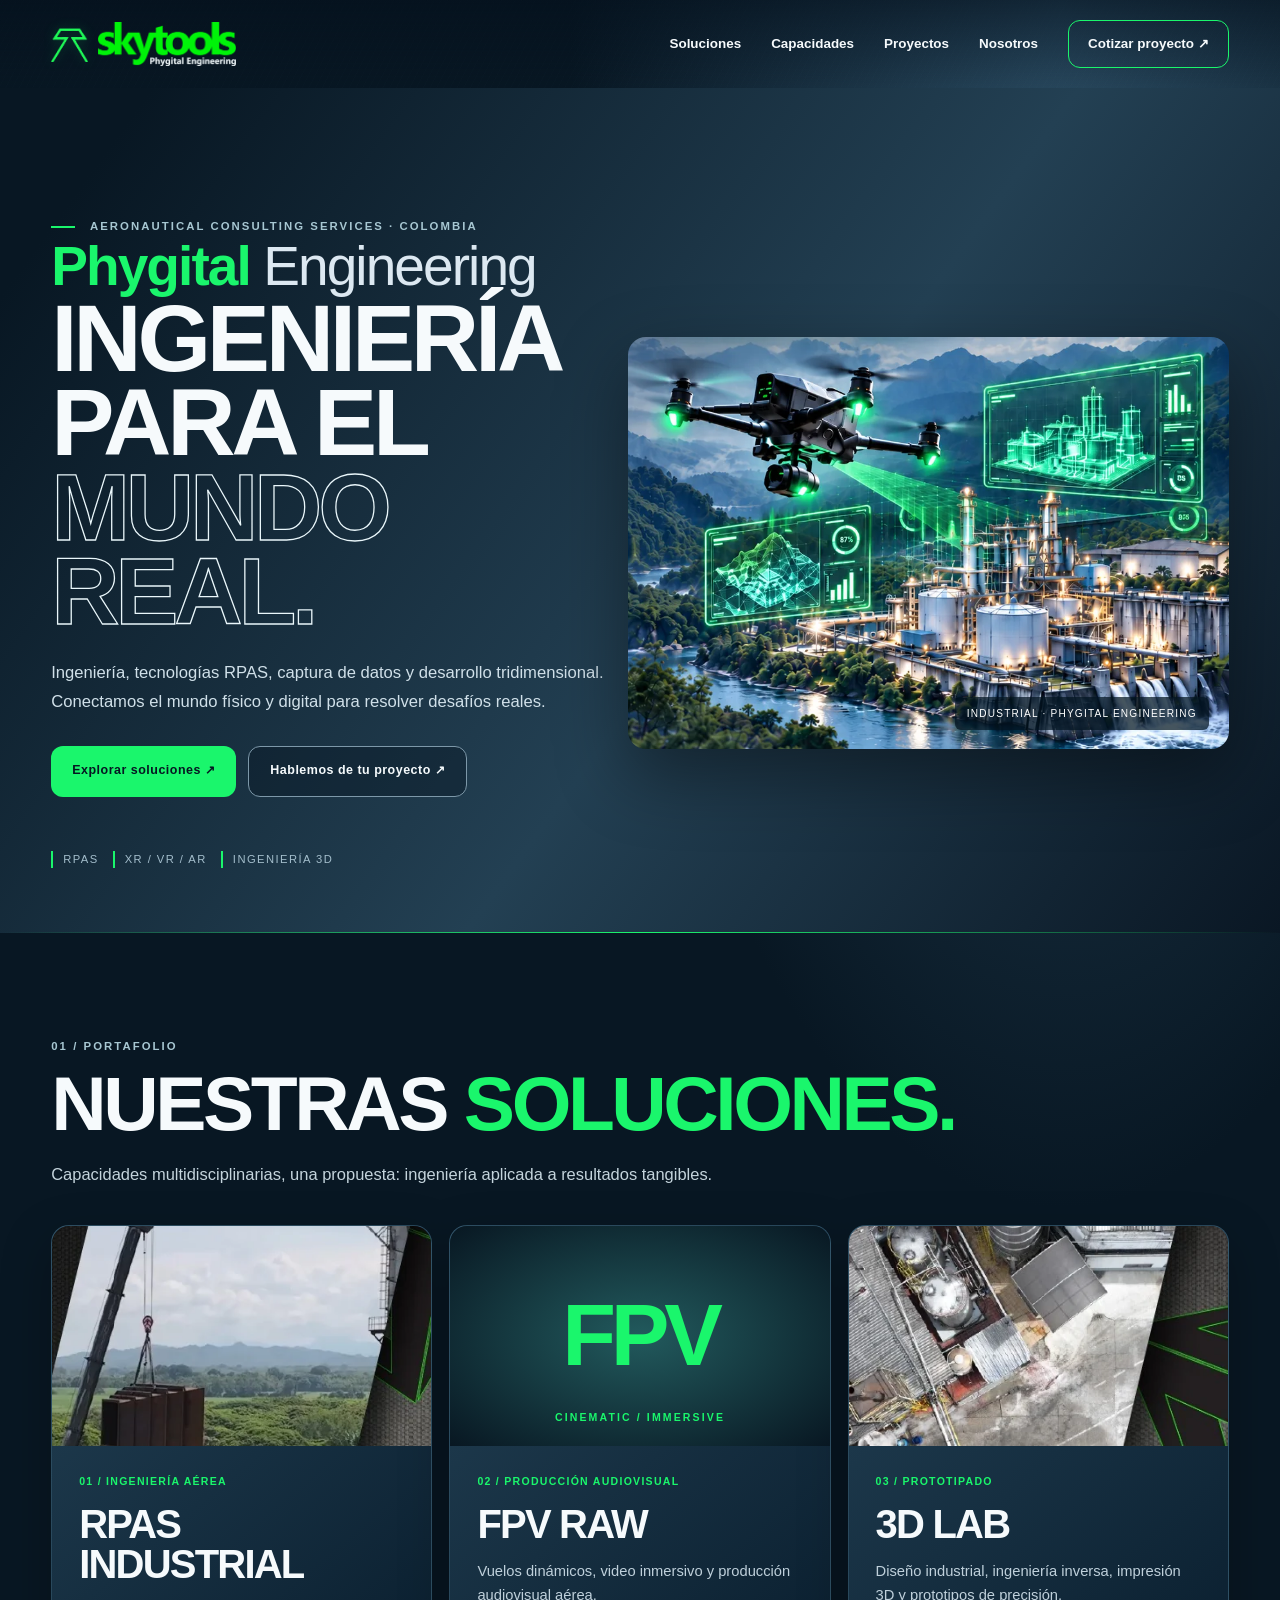
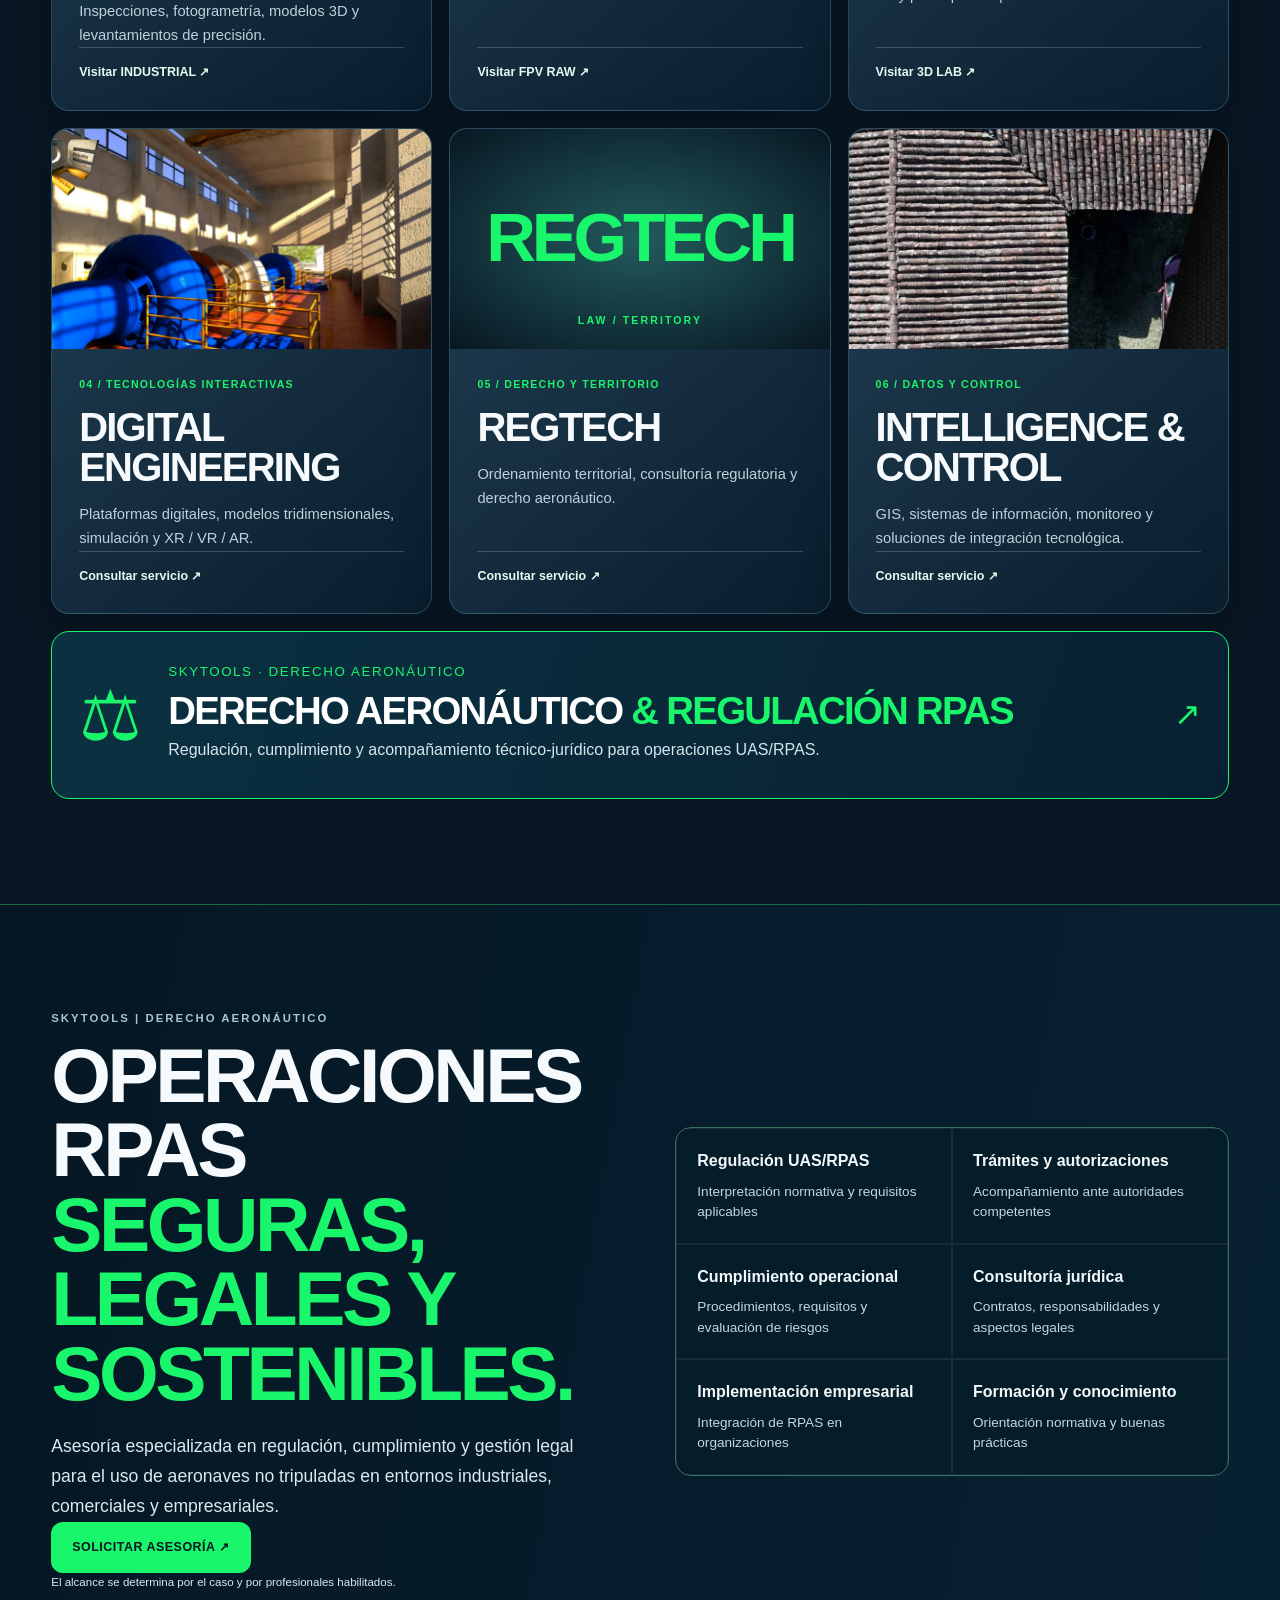
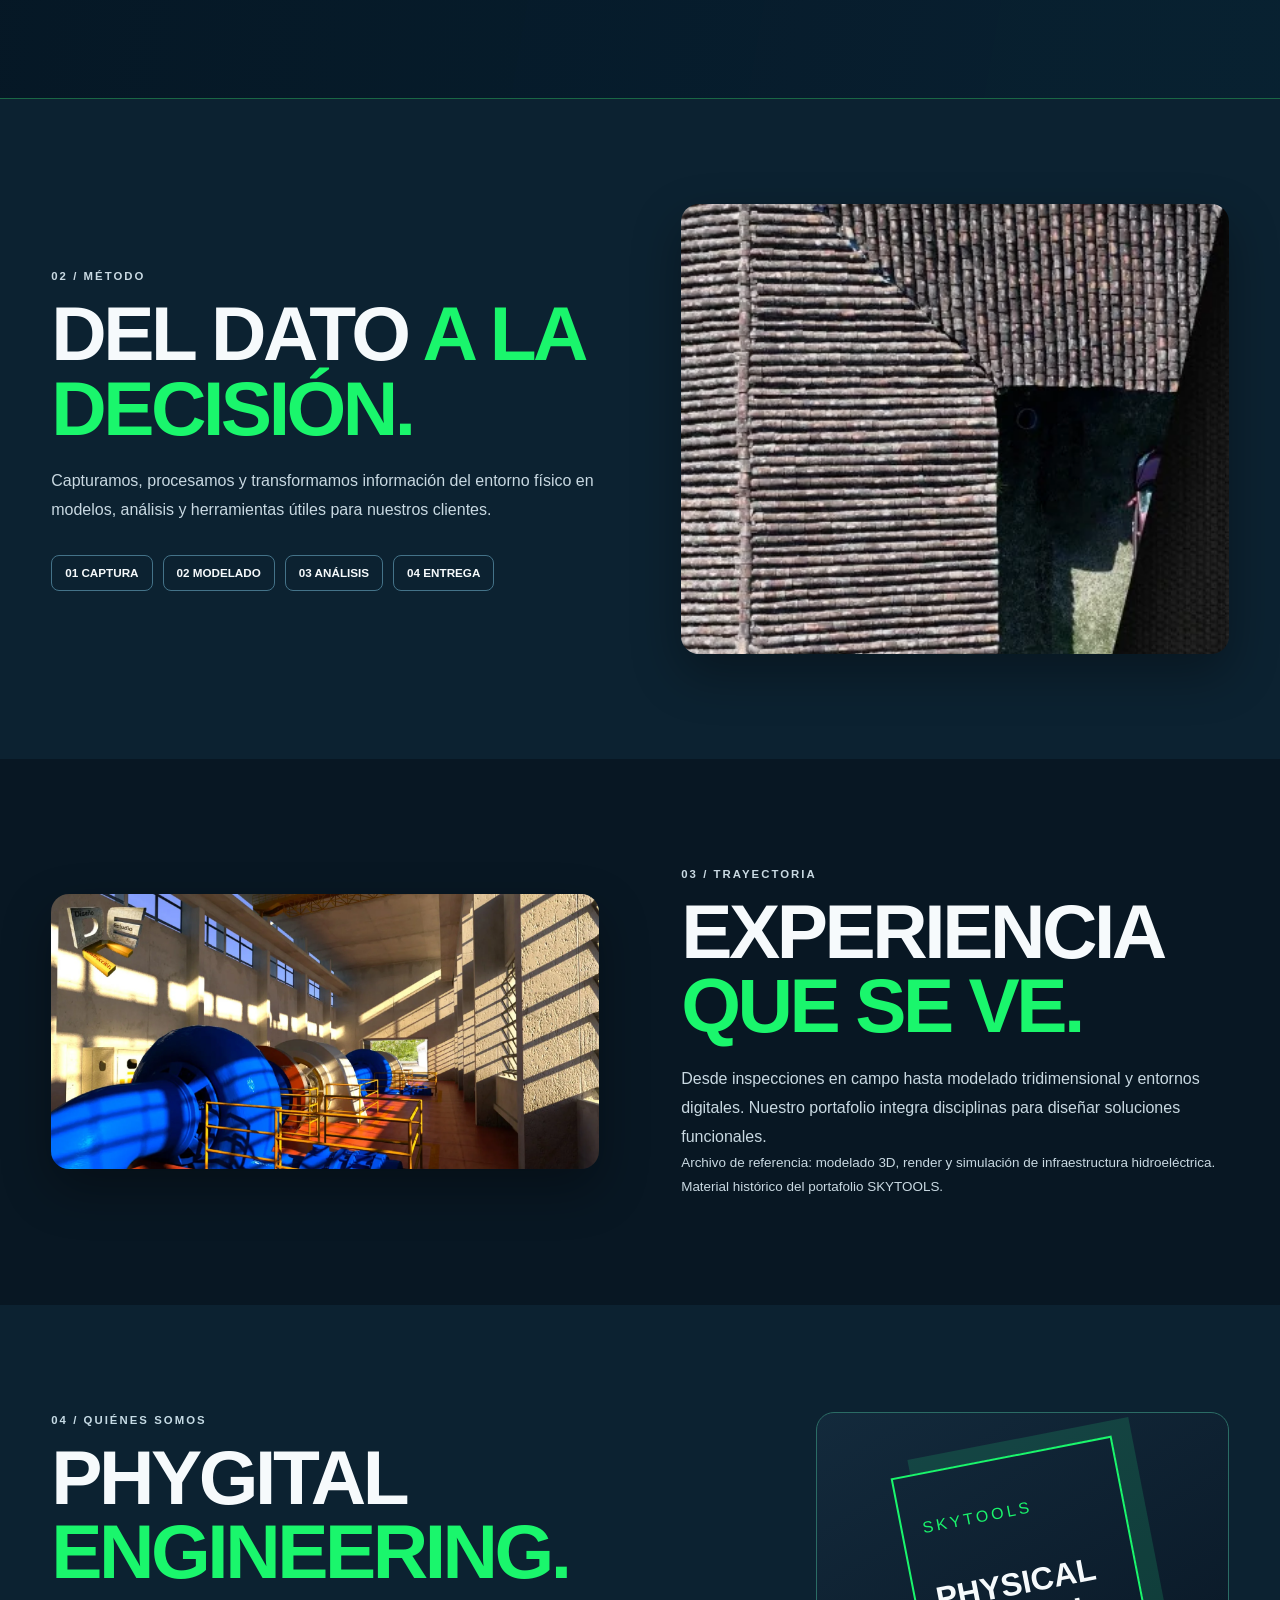
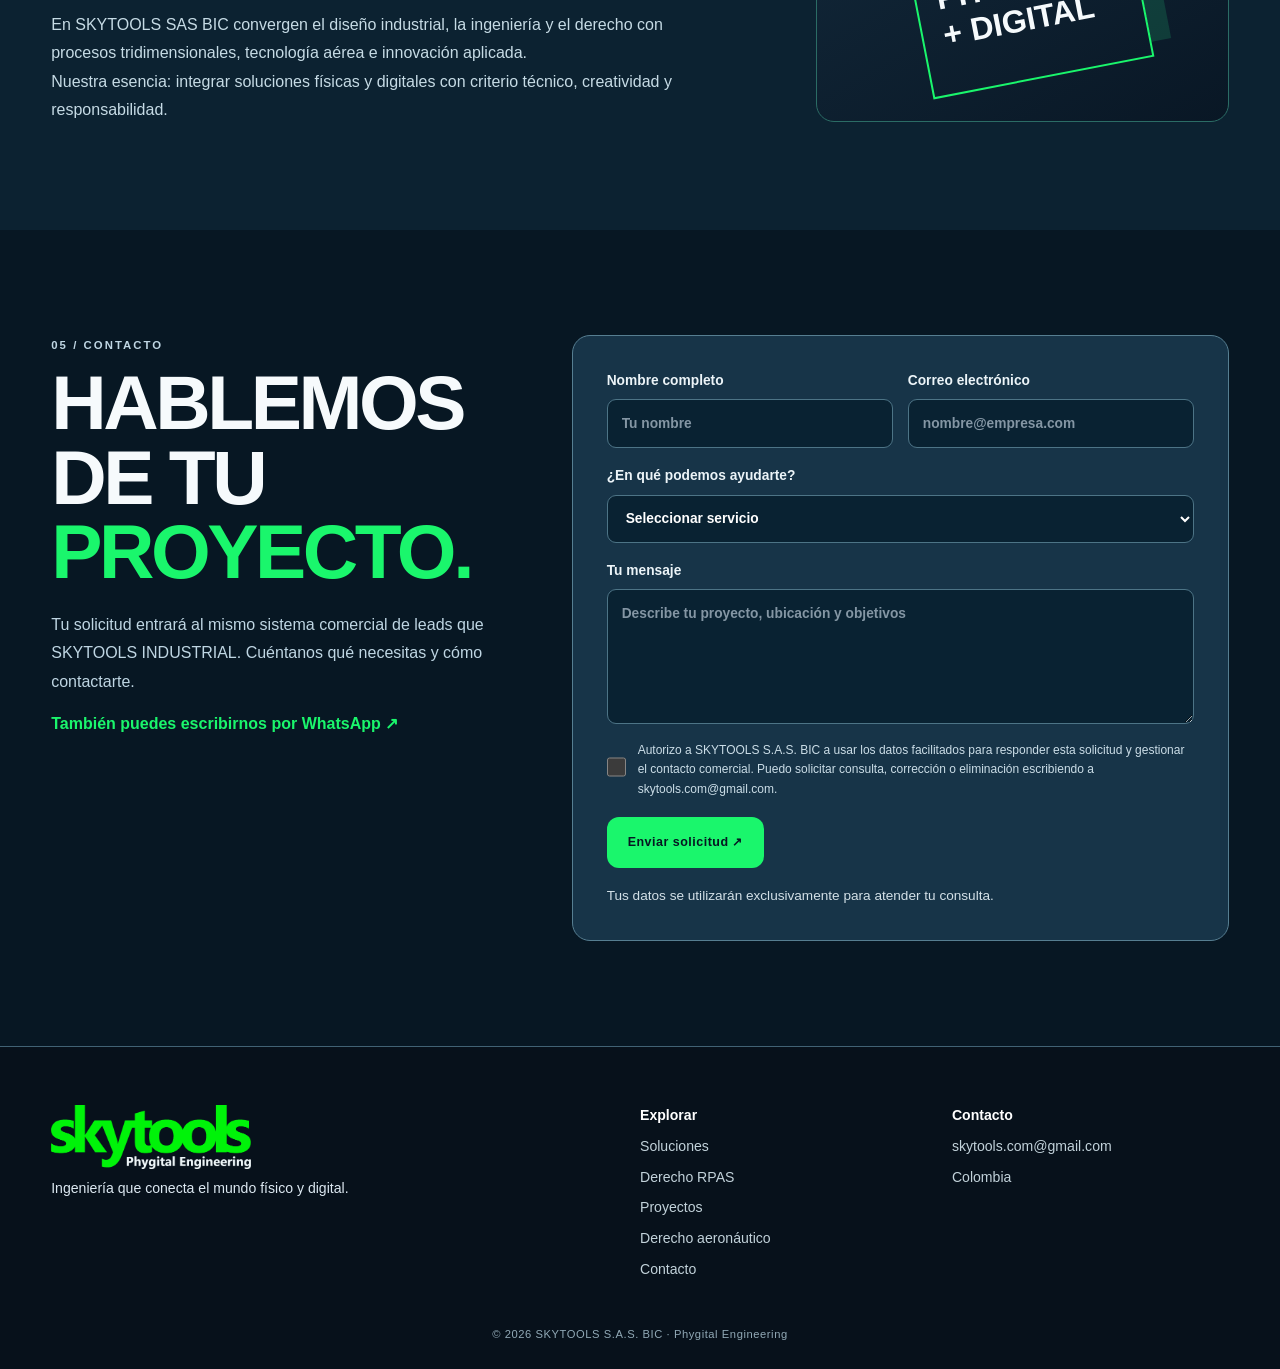
==== commit 70eeffc2: "fix: retirar leyenda Nueva Vertical de Derecho Aeronautico" ====
--- a/index.html
+++ b/index.html
@@ -40,7 +40,7 @@
 <article class="portal-service"><img src="assets/img/service-data.webp" alt="Datos geoespaciales y procesamiento digital" loading="lazy"><div><small>06 / DATOS Y CONTROL</small><h3>INTELLIGENCE & CONTROL</h3><p>GIS, sistemas de información, monitoreo y soluciones de integración tecnológica.</p><a href="#contacto">Consultar servicio ↗</a></div></article>
 <article class="portal-legal-card">
 <a href="#derecho-aeronautico" aria-label="Conoce la vertical Derecho Aeronáutico">
-<div class="portal-legal-symbol" aria-hidden="true">⚖</div><div><small>NUEVA VERTICAL · SKYTOOLS</small><h3>DERECHO AERONÁUTICO <span>&amp; REGULACIÓN RPAS</span></h3><p>Regulación, cumplimiento y acompañamiento técnico-jurídico para operaciones UAS/RPAS.</p></div><span class="portal-legal-arrow" aria-hidden="true">↗</span>
+<div class="portal-legal-symbol" aria-hidden="true">⚖</div><div><small>SKYTOOLS · DERECHO AERONÁUTICO</small><h3>DERECHO AERONÁUTICO <span>&amp; REGULACIÓN RPAS</span></h3><p>Regulación, cumplimiento y acompañamiento técnico-jurídico para operaciones UAS/RPAS.</p></div><span class="portal-legal-arrow" aria-hidden="true">↗</span>
 </a></article>
 </div></div></section>
 <section class="portal-section portal-legal" id="derecho-aeronautico" aria-labelledby="derecho-title">
--- a/assets/css/styles.css
+++ b/assets/css/styles.css
@@ -52,3 +52,10 @@
 @media(max-width:960px){.portal-header{min-height:75px}.portal-menu-btn{display:block}.portal-nav{position:absolute;top:75px;left:0;right:0;padding:24px 6%;background:#0b2231;z-index:30;display:none;flex-direction:column;align-items:stretch;gap:15px}.portal-nav.is-open{display:flex}.portal-hero{padding:120px 0 60px}.portal-hero-grid{grid-template-columns:1fr}.portal-hero-art{margin-top:20px}.portal-hero-art img{max-height:550px;object-fit:contain}.portal-services{grid-template-columns:repeat(2,minmax(0,1fr))}.portal-feature,.portal-about,.portal-contact-grid{grid-template-columns:1fr;gap:35px}}
 @media(max-width:600px){.portal-header .brand{min-width:0}.portal-header .brand__wordmark{max-width:150px;height:38px}.portal-hero{padding-top:108px}.portal-identity{white-space:normal;font-size:3.35rem}.portal-copy h1{font-size:clamp(4.3rem,14vw,6.1rem)}.portal-lead{font-size:.95rem}.portal-actions{flex-direction:column}.portal-chips{margin-top:27px}.portal-services{grid-template-columns:1fr}.portal-section{padding:75px 0}.portal-section h2{font-size:clamp(3.4rem,12vw,5.7rem)}.portal-service>img,.portal-graphic{height:225px}.portal-form-row{grid-template-columns:1fr}.portal-form{padding:23px}.portal-footer>.container{grid-template-columns:1fr;gap:23px}.portal-hero-art-note{right:8px;bottom:7px;font-size:.49rem}.portal-process{gap:8px}}
 @media(prefers-reduced-motion:reduce){html{scroll-behavior:auto}.portal-button{transition:none}}
+
+/* Derecho aeronáutico: Main Web */
+.portal-legal-card{grid-column:1/-1;border:1px solid #1af66c;border-radius:18px;background:linear-gradient(110deg,#0b3141,#082132);overflow:hidden}
+.portal-legal-card>a{display:flex;align-items:center;gap:26px;padding:27px;color:#fff}.portal-legal-symbol{font-size:4.4rem;color:#1af66c}.portal-legal-card h3{font-size:clamp(1.55rem,3vw,3.2rem);line-height:1.03;margin:7px 0}.portal-legal-card h3 span{color:#1af66c}.portal-legal-card small{color:#1af66c;letter-spacing:.12em}.portal-legal-card p{color:#d5e7ec;margin:8px 0}.portal-legal-arrow{margin-left:auto;color:#1af66c;font-size:2rem}
+.portal-legal{background:linear-gradient(100deg,#061725e8,#082334dc),url('https://industrial.skytools.org/assets/img/hero-industria.webp') center/cover no-repeat;border-top:1px solid #1a6745;border-bottom:1px solid #1a6745}
+.portal-legal-layout{display:grid;grid-template-columns:1fr 1fr;align-items:center;gap:6%}.portal-legal-summary p:not(.portal-section-no){font-size:1.1rem;line-height:1.7;color:#dce9ef}.portal-legal-summary h2 span{color:#1af66c}.portal-legal-note{font-size:.72rem!important}.portal-legal-services{display:grid;grid-template-columns:1fr 1fr;border:1px solid #397060;border-radius:16px;background:#061c29ee;overflow:hidden}.portal-legal-services article{padding:20px;border:1px solid #ffffff12}.portal-legal-services strong{color:#f2f9fb}.portal-legal-services p{color:#c5d6df;font-size:.85rem;line-height:1.5;margin:8px 0 0}
+@media(max-width:860px){.portal-legal-layout{grid-template-columns:1fr}.portal-legal-card>a{padding:18px;gap:14px}.portal-legal-symbol{font-size:2.6rem}}@media(max-width:520px){.portal-legal-services{grid-template-columns:1fr}.portal-legal-card h3{font-size:1.4rem}}
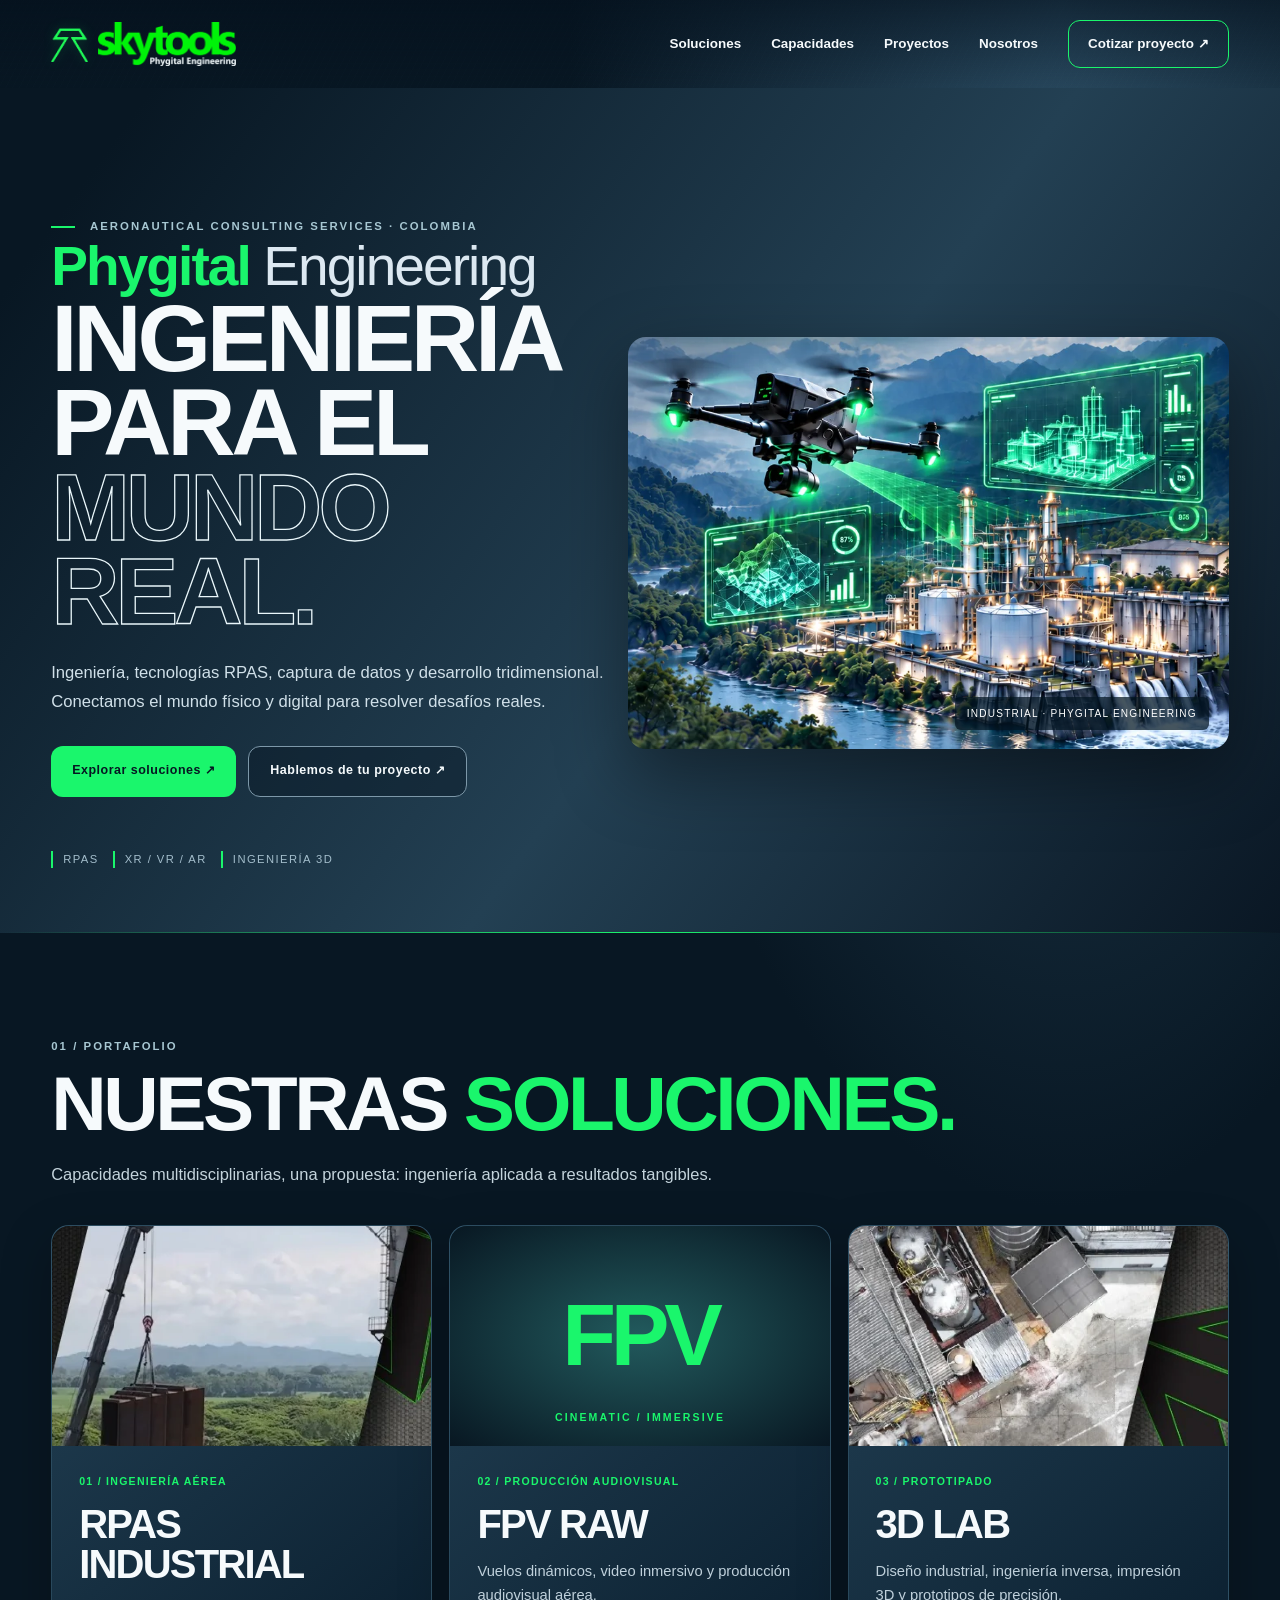
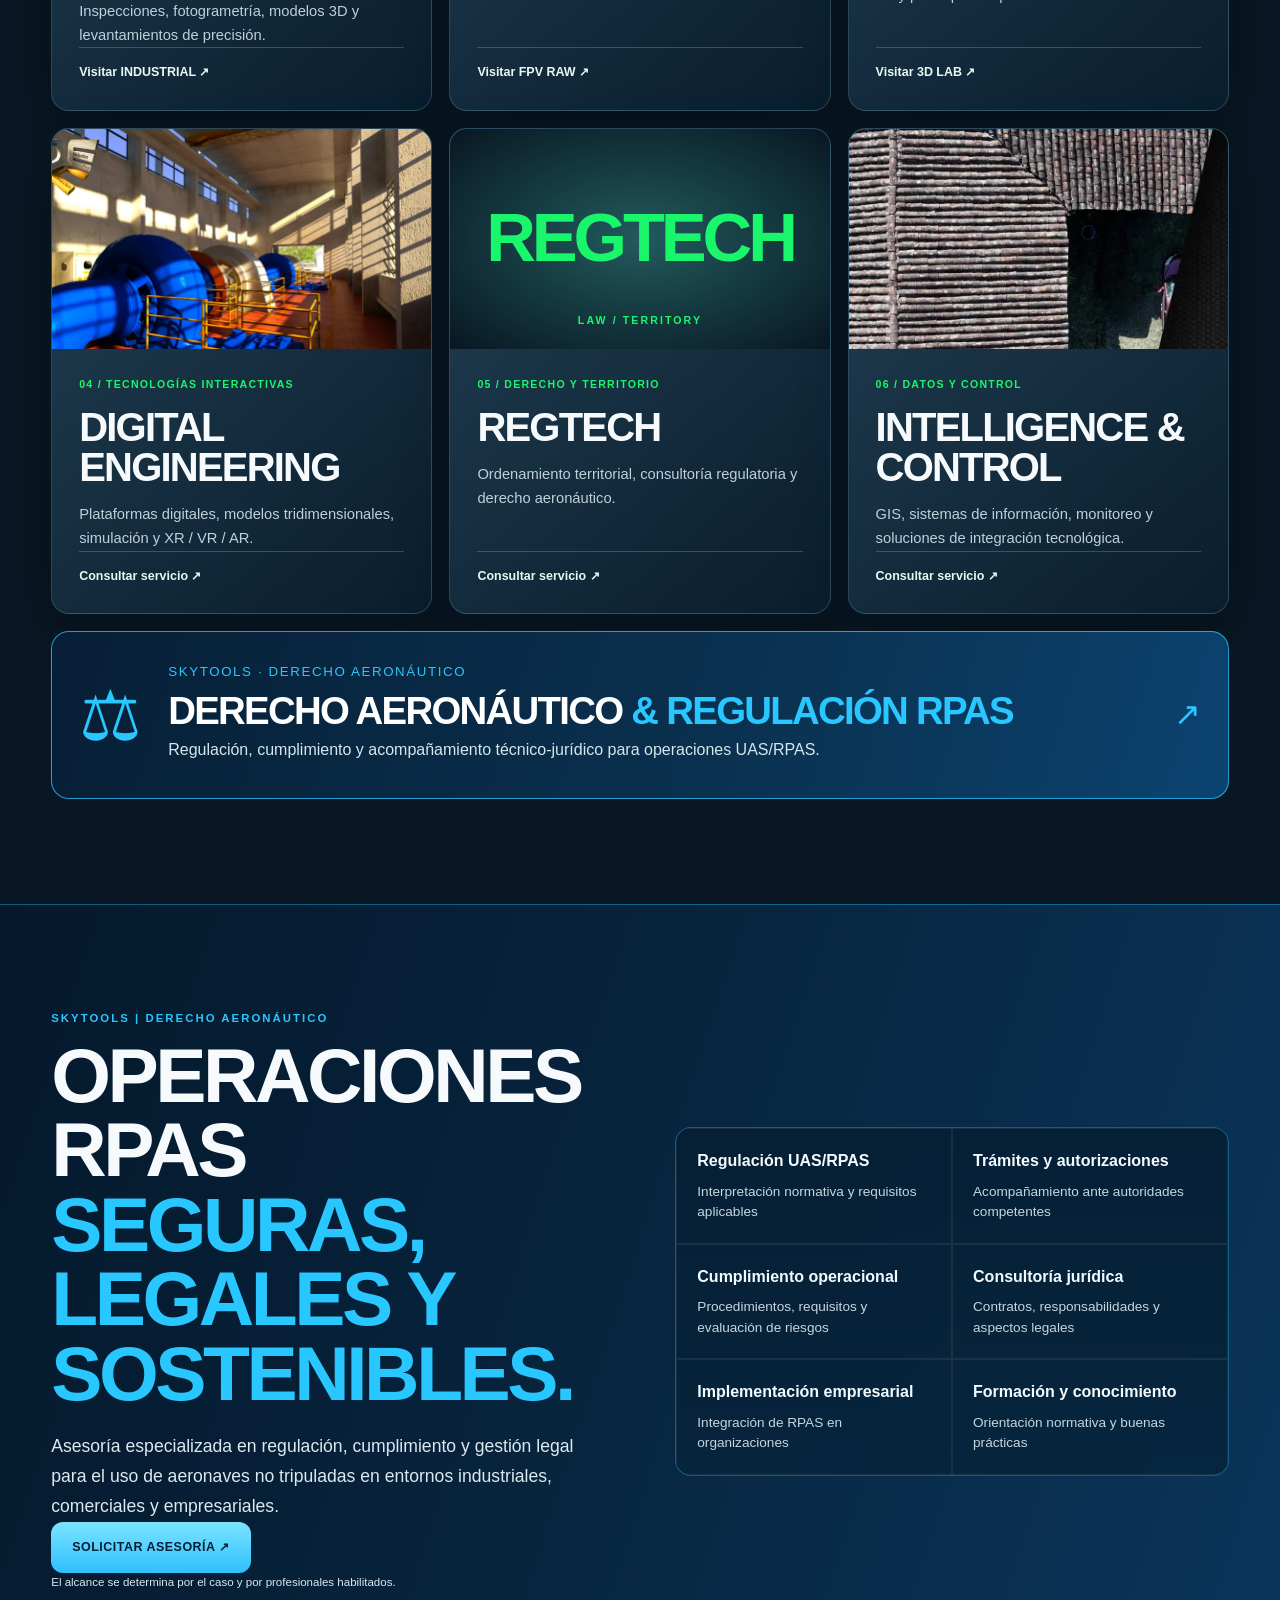
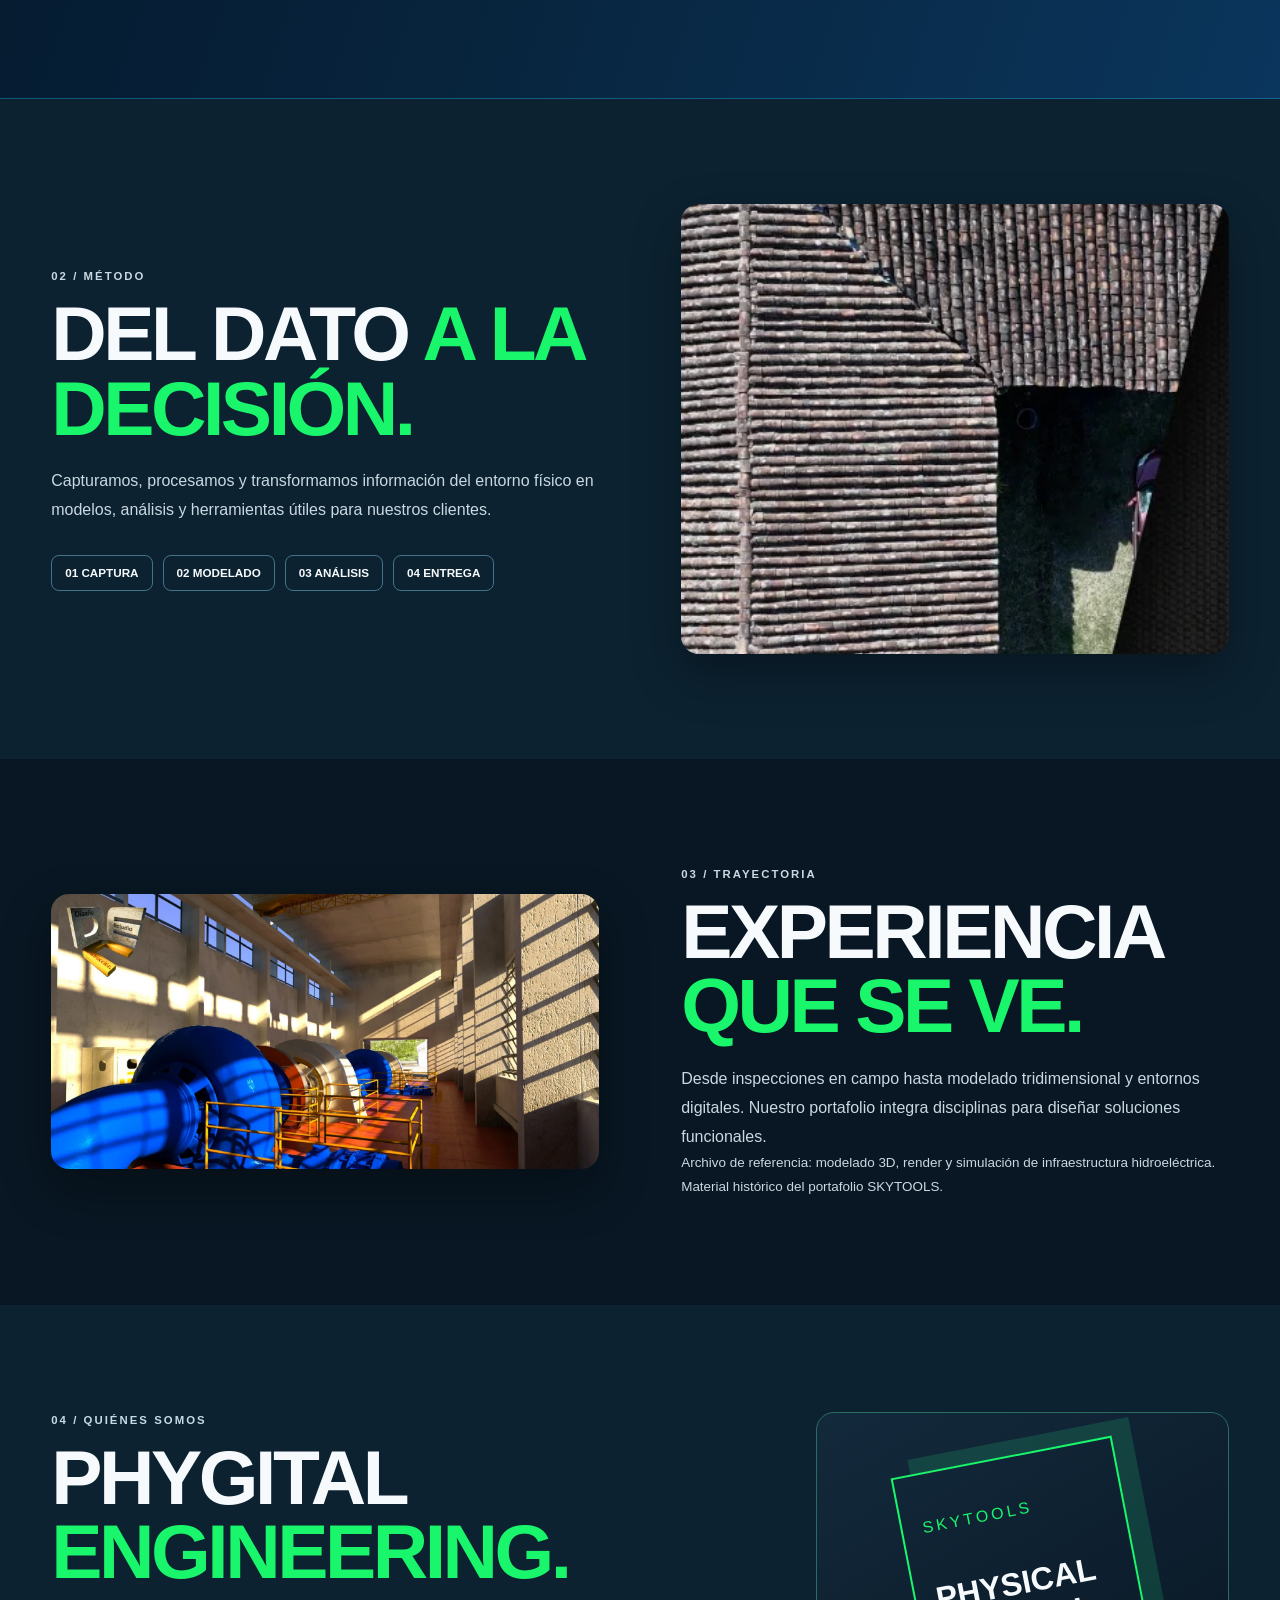
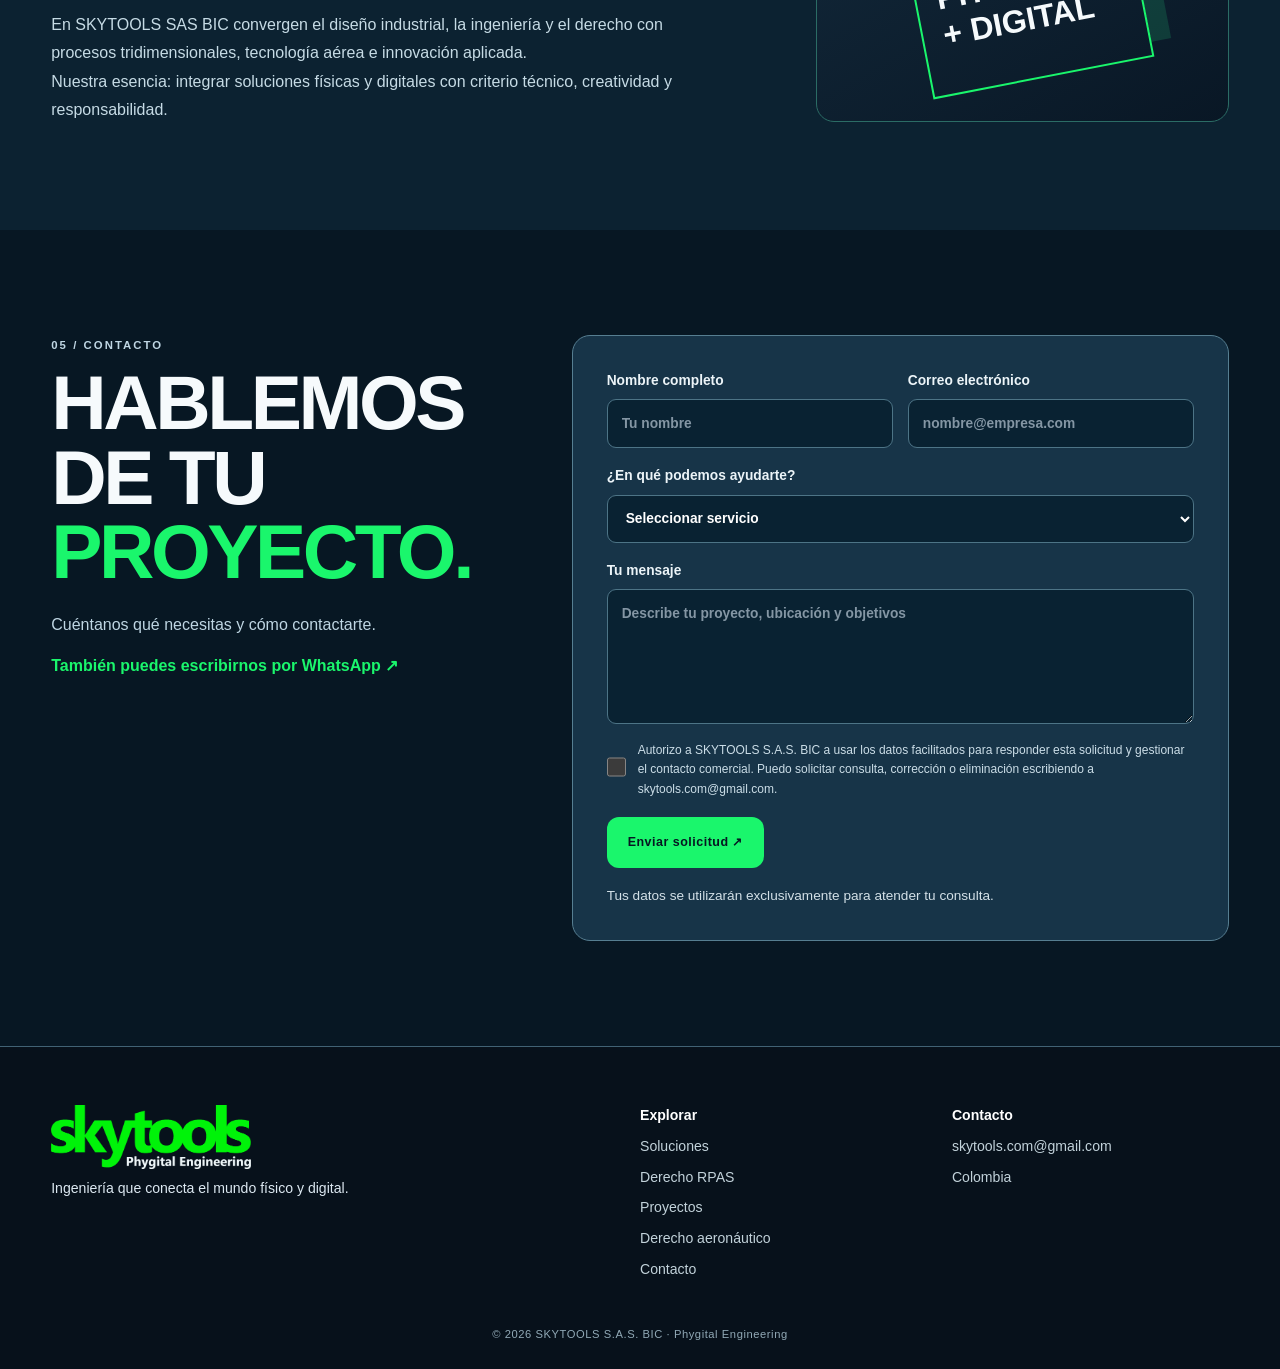
==== commit 8a83f741: "fix: eliminar texto tecnico interno de formulario publico" ====
--- a/index.html
+++ b/index.html
@@ -69,7 +69,7 @@
 </div></section>
 <section class="portal-section portal-alt" id="nosotros"><div class="container portal-about"><div><p class="portal-section-no">04 / QUIÉNES SOMOS</p><h2>PHYGITAL <span>ENGINEERING.</span></h2><p>En SKYTOOLS SAS BIC convergen el diseño industrial, la ingeniería y el derecho con procesos tridimensionales, tecnología aérea e innovación aplicada.</p><p>Nuestra esencia: integrar soluciones físicas y digitales con criterio técnico, creatividad y responsabilidad.</p></div><div class="portal-cube" aria-hidden="true"><div class="cube-frame"><span>SKYTOOLS</span><strong>PHYSICAL<br>+ DIGITAL</strong></div></div></div></section>
 <section class="portal-section portal-contact" id="contacto"><div class="container portal-contact-grid">
-<div><p class="portal-section-no">05 / CONTACTO</p><h2>HABLEMOS DE TU <span>PROYECTO.</span></h2><p>Tu solicitud entrará al mismo sistema comercial de leads que SKYTOOLS INDUSTRIAL. Cuéntanos qué necesitas y cómo contactarte.</p>
+<div><p class="portal-section-no">05 / CONTACTO</p><h2>HABLEMOS DE TU <span>PROYECTO.</span></h2><p>Cuéntanos qué necesitas y cómo contactarte.</p>
 <a class="portal-whatsapp" href="https://wa.me/573127716555?text=Hola%20SKYTOOLS%2C%20quiero%20consultar%20un%20proyecto" rel="noopener" target="_blank">También puedes escribirnos por WhatsApp ↗</a></div>
 <form id="portal-lead-form" class="portal-form">
 <div class="portal-form-row"><label>Nombre completo<input name="nombre" required maxlength="120" autocomplete="name" placeholder="Tu nombre"></label><label>Correo electrónico<input name="correo" required type="email" maxlength="160" autocomplete="email" placeholder="nombre@empresa.com"></label></div>
--- a/assets/css/styles.css
+++ b/assets/css/styles.css
@@ -59,3 +59,15 @@
 .portal-legal{background:linear-gradient(100deg,#061725e8,#082334dc),url('https://industrial.skytools.org/assets/img/hero-industria.webp') center/cover no-repeat;border-top:1px solid #1a6745;border-bottom:1px solid #1a6745}
 .portal-legal-layout{display:grid;grid-template-columns:1fr 1fr;align-items:center;gap:6%}.portal-legal-summary p:not(.portal-section-no){font-size:1.1rem;line-height:1.7;color:#dce9ef}.portal-legal-summary h2 span{color:#1af66c}.portal-legal-note{font-size:.72rem!important}.portal-legal-services{display:grid;grid-template-columns:1fr 1fr;border:1px solid #397060;border-radius:16px;background:#061c29ee;overflow:hidden}.portal-legal-services article{padding:20px;border:1px solid #ffffff12}.portal-legal-services strong{color:#f2f9fb}.portal-legal-services p{color:#c5d6df;font-size:.85rem;line-height:1.5;margin:8px 0 0}
 @media(max-width:860px){.portal-legal-layout{grid-template-columns:1fr}.portal-legal-card>a{padding:18px;gap:14px}.portal-legal-symbol{font-size:2.6rem}}@media(max-width:520px){.portal-legal-services{grid-template-columns:1fr}.portal-legal-card h3{font-size:1.4rem}}
+
+/* V03.5 Derecho Aeronautico — cyan/aviation-blue identity */
+:root{--aviation-cyan:#29c7ff;--aviation-cyan-soft:#87e4ff}
+.portal-legal-card{border-color:rgba(41,199,255,.75);background:linear-gradient(106deg,#071f36,#0a3150 58%,#0b4370)}
+.portal-legal-card .portal-legal-symbol,.portal-legal-card h3 span,.portal-legal-arrow,.portal-legal-card small{color:var(--aviation-cyan)}
+.portal-legal-card .portal-legal-symbol{border-color:rgba(41,199,255,.45)}
+.portal-legal-arrow{border-color:var(--aviation-cyan)}
+.portal-legal{background:linear-gradient(108deg,#05192de8,#082743dd 48%,#0b3a66dd),url('https://industrial.skytools.org/assets/img/hero-industria.webp') center/cover no-repeat;border-color:rgba(41,199,255,.36)}
+.portal-legal-summary .portal-section-no,.portal-legal-summary h2 span{color:var(--aviation-cyan)}
+.portal-legal-services{border-color:rgba(41,199,255,.36);background:linear-gradient(180deg,#061f34ed,#07253ded)}
+.portal-legal-services strong{color:#f2fbff}
+.portal-legal-summary .portal-button.solid{background:linear-gradient(180deg,#7be4ff,#2fbfff);color:#062033}
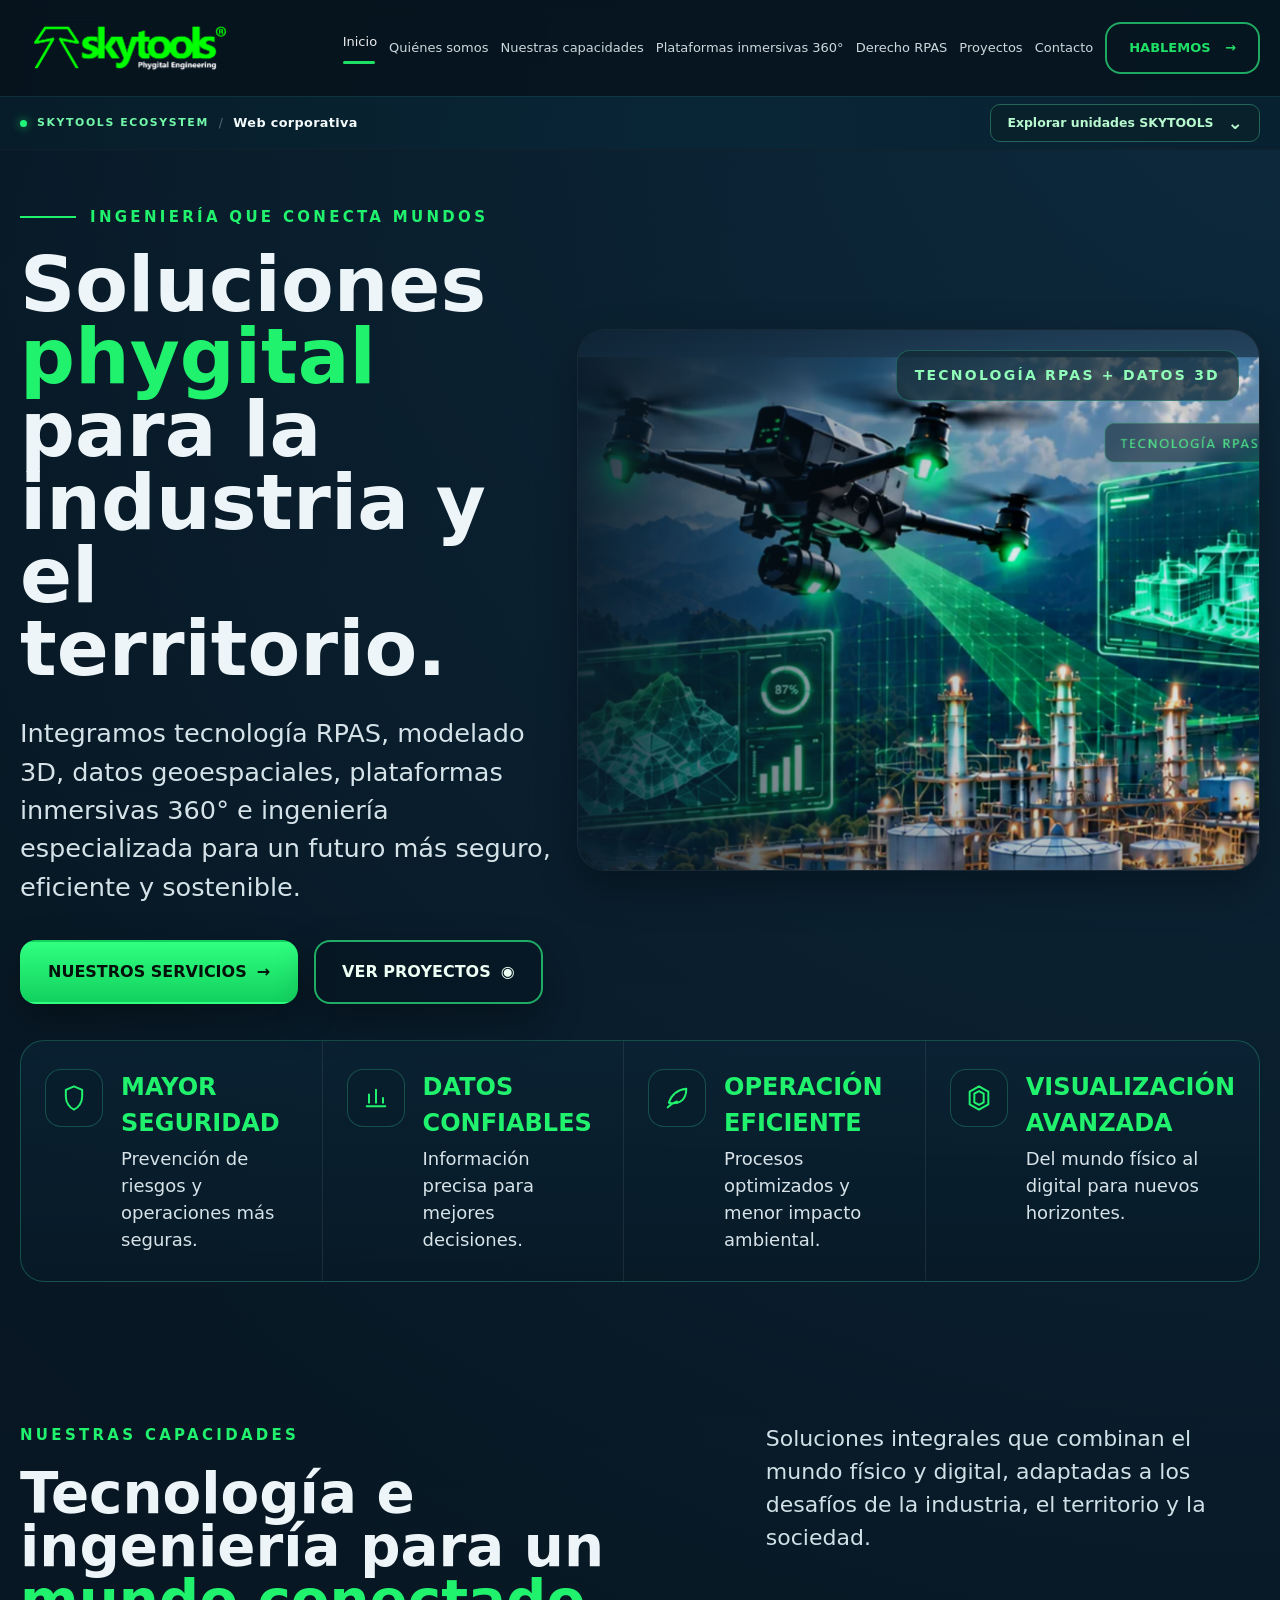
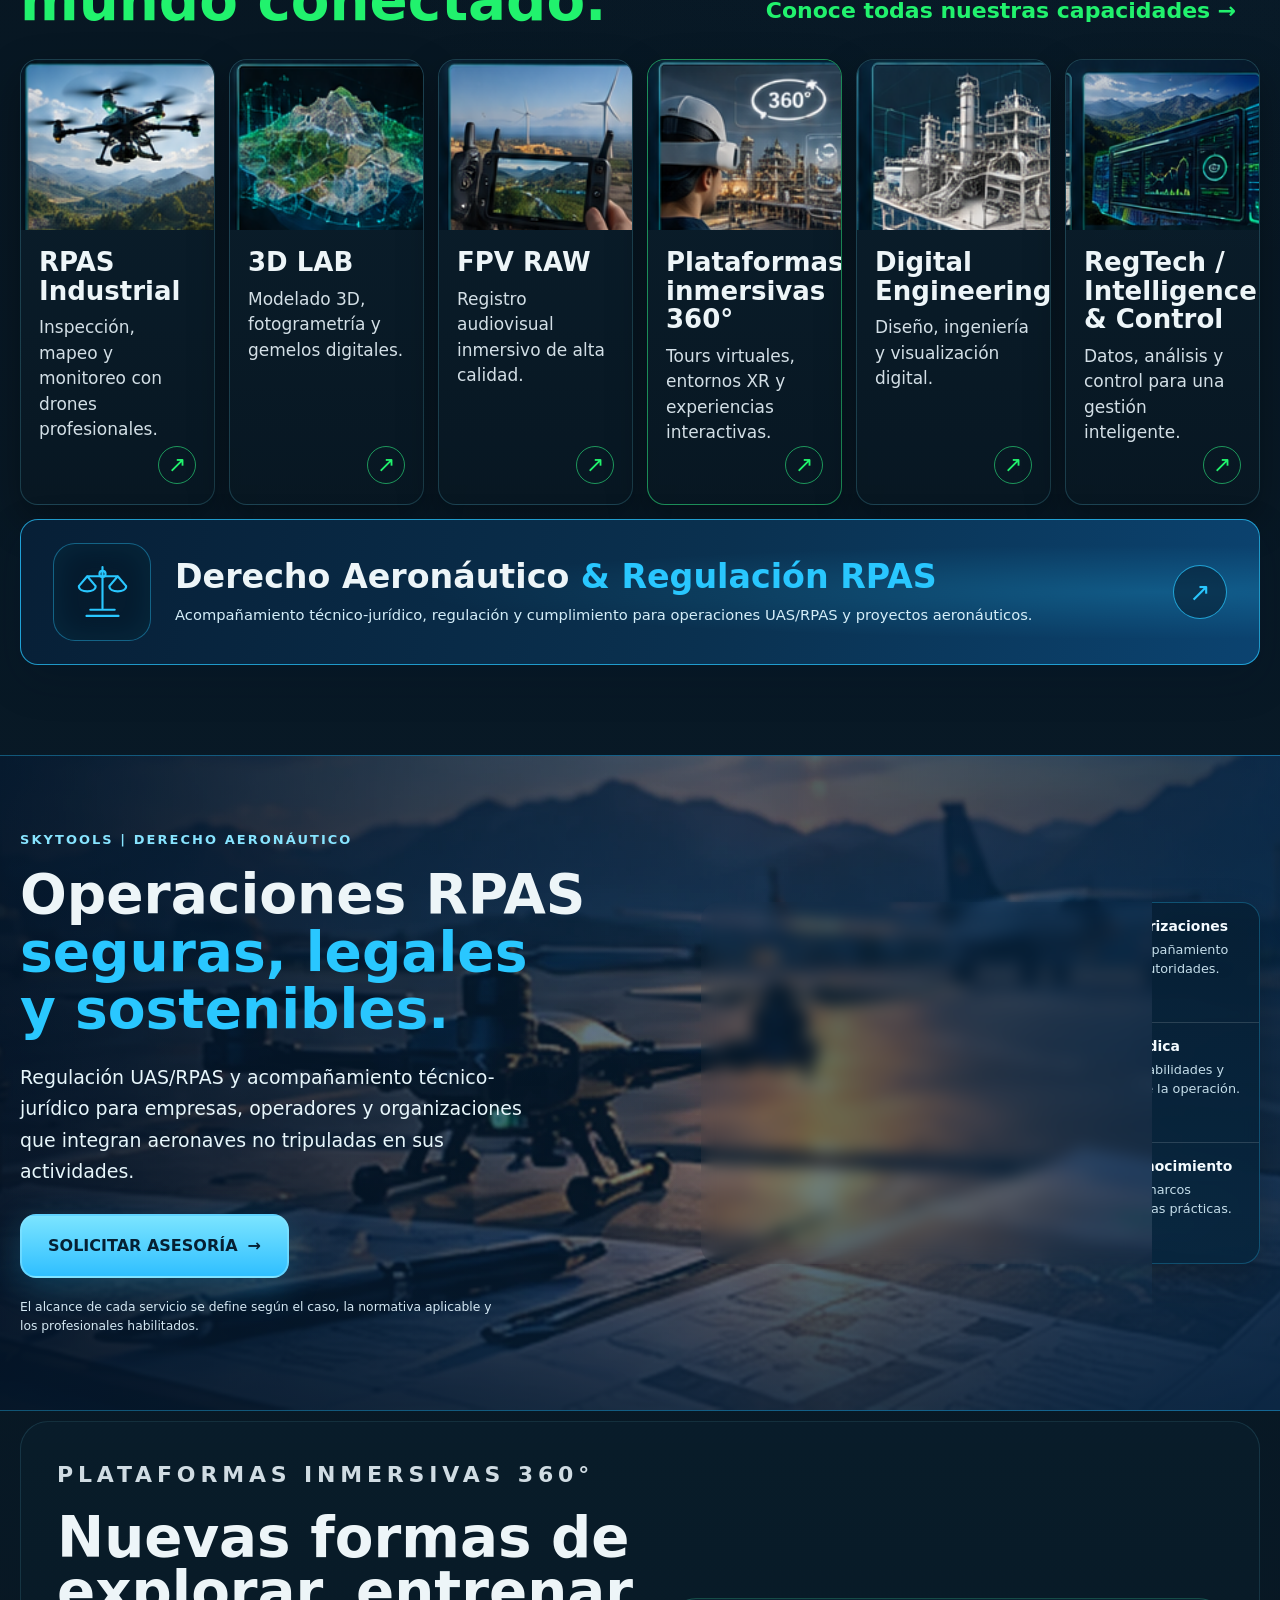
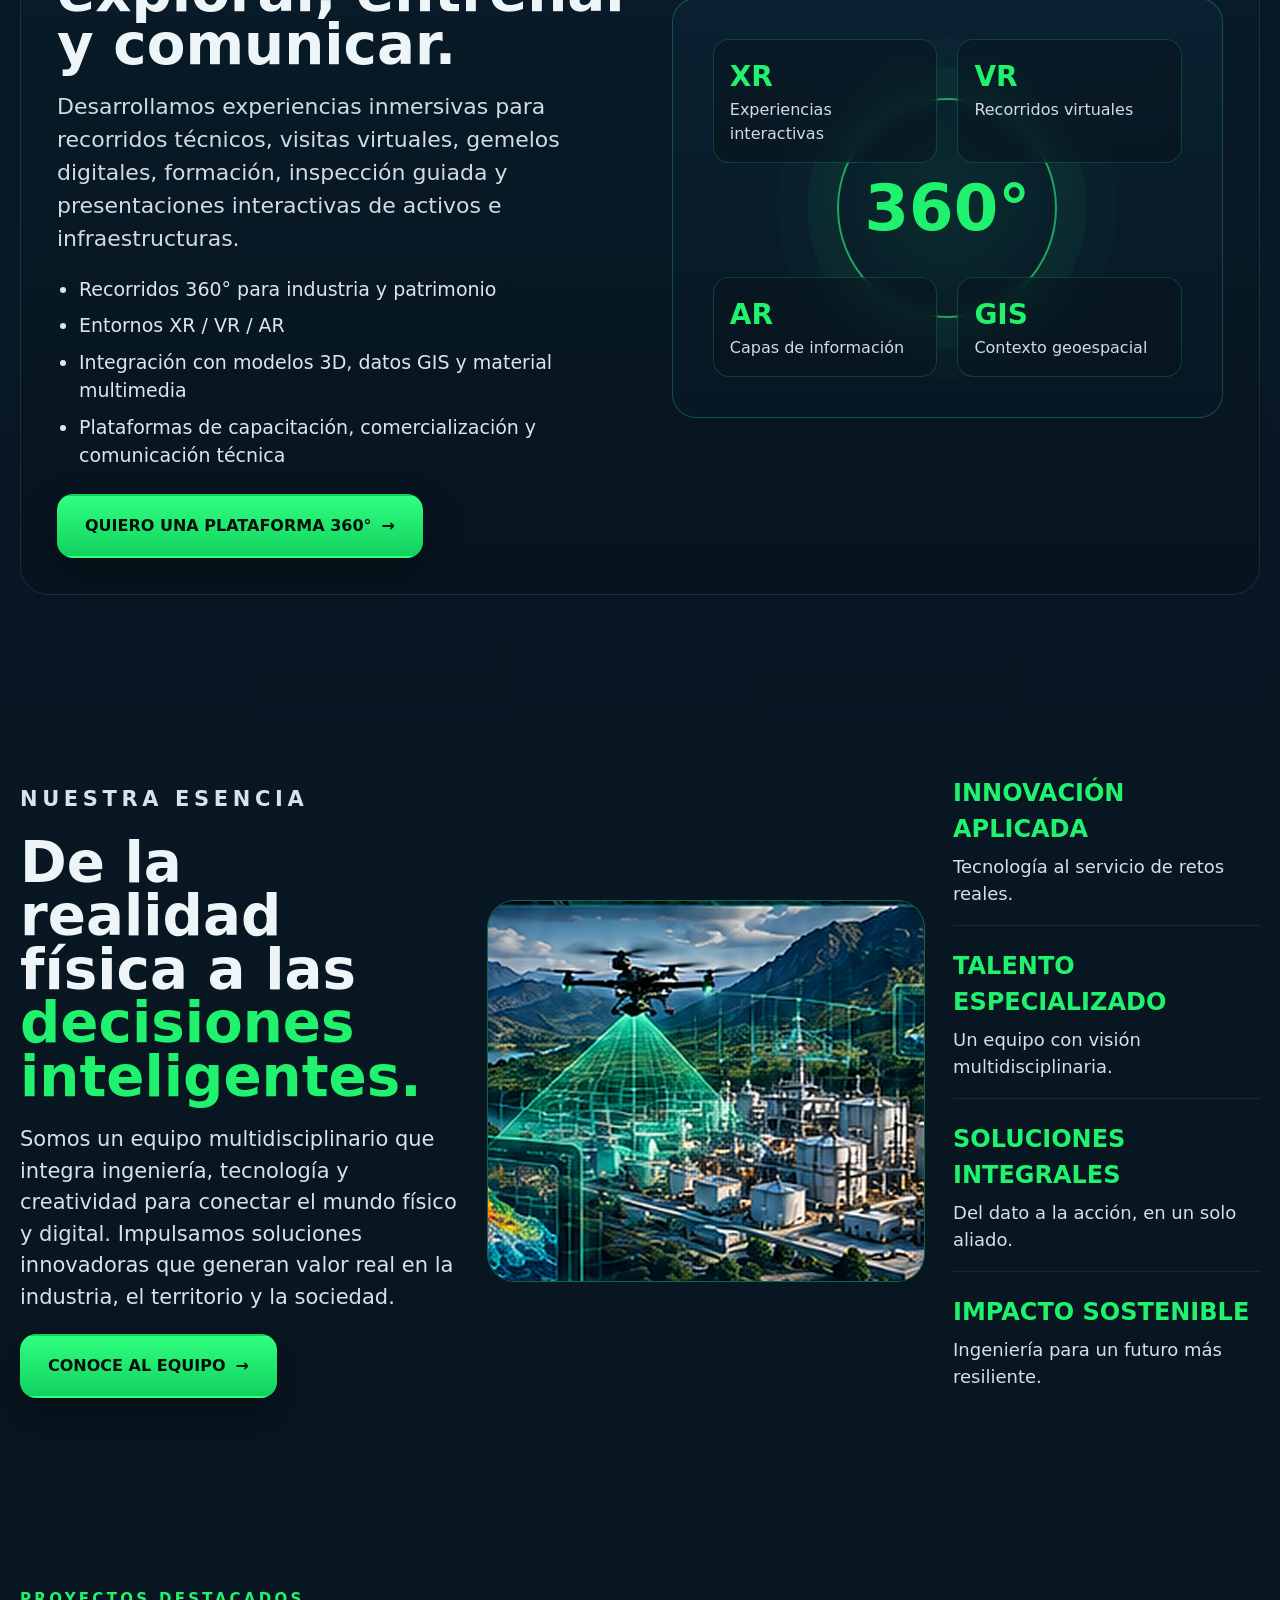
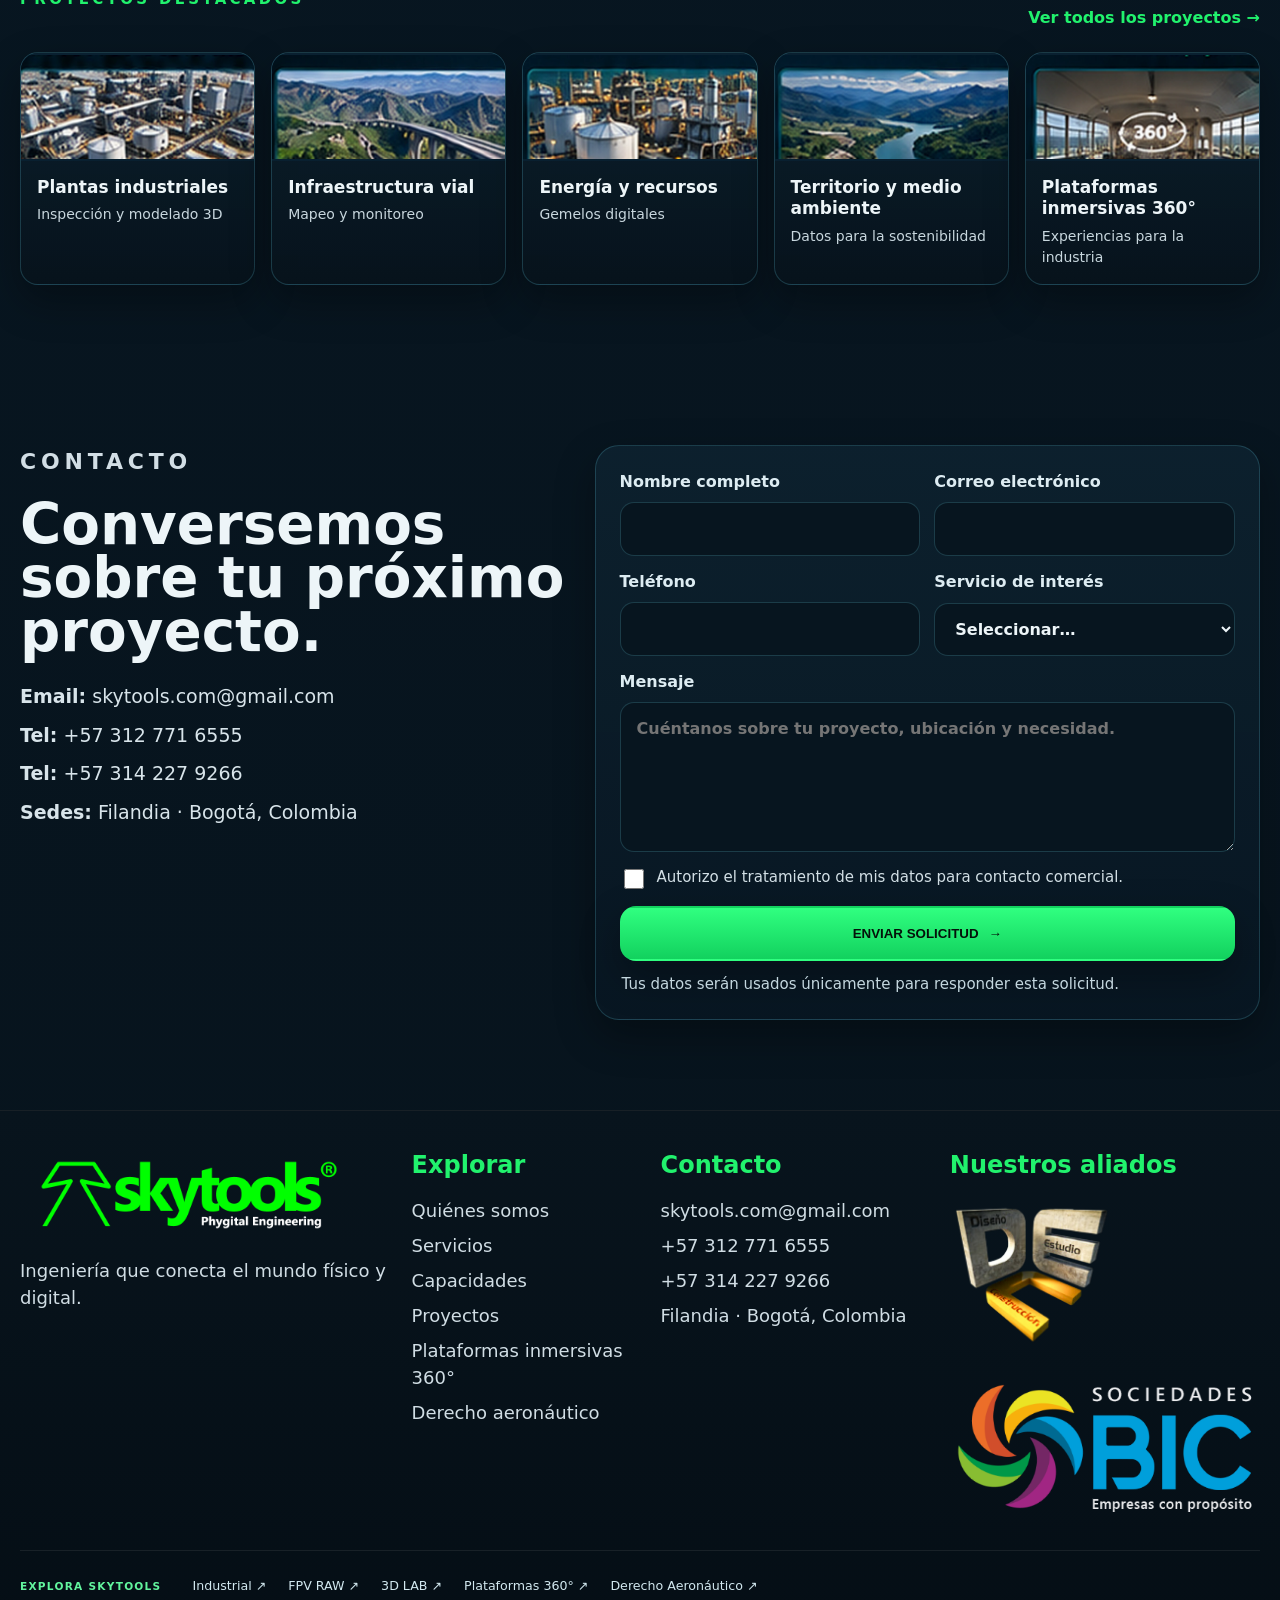
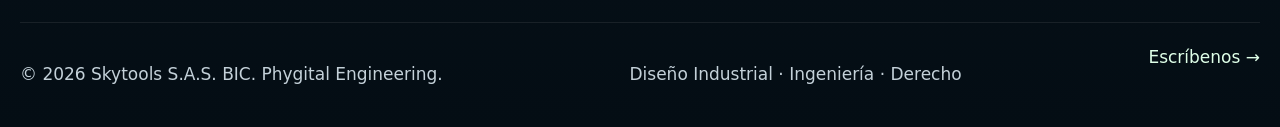
==== commit c1a9f8df: "release: sincronizar SKYTOOLS ECOSYSTEM Main F02 final v2" ====
--- a/index.html
+++ b/index.html
@@ -1,84 +1,353 @@
 <!doctype html>
-<html lang="es-CO">
+<html lang="es">
 <head>
-<meta charset="utf-8"><meta name="viewport" content="width=device-width, initial-scale=1">
-<meta name="theme-color" content="#081723"><meta name="color-scheme" content="dark">
-<meta name="description" content="SKYTOOLS SAS BIC — Phygital Engineering. RPAS Industrial, FPV RAW, diseño 3D, tecnologías digitales y consultoría.">
-<meta property="og:type" content="website"><meta property="og:title" content="SKYTOOLS | Phygital Engineering"><meta property="og:description" content="Ingeniería que conecta el mundo físico y digital.">
-<title>SKYTOOLS | Phygital Engineering</title>
-<link rel="icon" type="image/png" sizes="any" href="assets/img/skytools-symbol.png?v=20261020">
-<link rel="apple-touch-icon" href="assets/img/skytools-symbol.png?v=20261020">
-<link rel="stylesheet" href="assets/css/styles.css">
-<script src="assets/js/config.js" defer></script><script src="assets/js/portal.js" defer></script>
+  <meta charset="utf-8">
+  <meta name="viewport" content="width=device-width, initial-scale=1">
+  <title>SKYTOOLS | Phygital Engineering</title>
+  <meta name="description" content="SKYTOOLS S.A.S. BIC. Ingeniería phygital: RPAS, 3D, plataformas inmersivas 360°, derecho aeronáutico y soluciones industriales.">
+  <meta name="theme-color" content="#06131d">
+  <link rel="canonical" href="https://skytools.org/">
+  <!-- SKYTOOLS: favicon isotipo oficial (misma marca que INDUSTRIAL) -->
+  <link rel="icon" href="favicon.ico?v=20261020" sizes="any">
+  <link rel="icon" type="image/png" sizes="32x32" href="favicon-32x32.png?v=20261020">
+  <link rel="icon" type="image/png" sizes="16x16" href="favicon-16x16.png?v=20261020">
+  <link rel="apple-touch-icon" sizes="180x180" href="apple-touch-icon.png?v=20261020">
+  <link rel="manifest" href="site.webmanifest">
+  <link rel="stylesheet" href="assets/css/styles.css?v=20261020-ecosystem-f02">
 </head>
-<body><a href="#contenido" class="skip-link">Saltar al contenido</a>
-<header class="site-header" id="inicio"><div class="container portal-header">
-<a class="brand" href="#inicio" aria-label="SKYTOOLS Inicio"><img src="assets/img/skytools-symbol.png" alt="" class="brand__mark"><img class="brand__wordmark" src="assets/img/skytools-wordmark.png" alt="Skytools Phygital Engineering"></a>
-<nav class="portal-nav" id="portal-nav" aria-label="Navegación principal">
-<a href="#soluciones">Soluciones</a><a href="#capacidades">Capacidades</a><a href="#proyectos">Proyectos</a><a href="#nosotros">Nosotros</a><a href="#contacto" class="portal-nav-cta">Cotizar proyecto ↗</a></nav>
-<button type="button" class="portal-menu-btn" id="portal-menu-btn" aria-controls="portal-nav" aria-expanded="false" aria-label="Abrir menú">☰</button>
-</div></header>
-<main id="contenido">
-<section class="portal-hero">
-<div class="container portal-hero-grid"><div class="portal-copy">
-<p class="portal-eyebrow"><span class="portal-glow"></span> AERONAUTICAL CONSULTING SERVICES · COLOMBIA</p>
-<p class="portal-identity"><span>Phygital</span> Engineering</p>
-<h1>INGENIERÍA PARA EL <em>MUNDO REAL.</em></h1>
-<p class="portal-lead">Ingeniería, tecnologías RPAS, captura de datos y desarrollo tridimensional. Conectamos el mundo físico y digital para resolver desafíos reales.</p>
-<div class="portal-actions"><a class="portal-button solid" href="#soluciones">Explorar soluciones ↗</a><a class="portal-button outline" href="#contacto">Hablemos de tu proyecto ↗</a></div>
-<div class="portal-chips"><span>RPAS</span><span>XR / VR / AR</span><span>INGENIERÍA 3D</span></div>
-</div><div class="portal-hero-art"><picture><source media="(max-width:700px)" srcset="assets/img/hero-mobile.webp"><img src="assets/img/hero-industria.webp" alt="Dron de inspección y entorno industrial en composición técnica SKYTOOLS" fetchpriority="high"></picture><span class="portal-hero-art-note">INDUSTRIAL · PHYGITAL ENGINEERING</span></div></div>
-</section>
-<section class="portal-section" id="soluciones"><div class="container">
-<p class="portal-section-no">01 / PORTAFOLIO</p><h2>NUESTRAS <span>SOLUCIONES.</span></h2><p class="portal-intro">Capacidades multidisciplinarias, una propuesta: ingeniería aplicada a resultados tangibles.</p>
-<div class="portal-services">
-<article class="portal-service"><img src="assets/img/service-inspection.webp" alt="Inspección técnica de infraestructura" loading="lazy"><div><small>01 / INGENIERÍA AÉREA</small><h3>RPAS INDUSTRIAL</h3><p>Inspecciones, fotogrametría, modelos 3D y levantamientos de precisión.</p><a href="https://industrial.skytools.org/" rel="noopener">Visitar INDUSTRIAL ↗</a></div></article>
-<article class="portal-service"><div class="portal-graphic fpv"><b>FPV</b><small>CINEMATIC / IMMERSIVE</small></div><div><small>02 / PRODUCCIÓN AUDIOVISUAL</small><h3>FPV RAW</h3><p>Vuelos dinámicos, video inmersivo y producción audiovisual aérea.</p><a href="https://fpvraw.skytools.org/" rel="noopener">Visitar FPV RAW ↗</a></div></article>
-<article class="portal-service"><img src="assets/img/service-models.webp" alt="Modelado e ingeniería tridimensional" loading="lazy"><div><small>03 / PROTOTIPADO</small><h3>3D LAB</h3><p>Diseño industrial, ingeniería inversa, impresión 3D y prototipos de precisión.</p><a href="https://3d.skytools.org/" rel="noopener">Visitar 3D LAB ↗</a></div></article>
-<article class="portal-service"><img src="assets/img/project-hydro.webp" alt="Render técnico de ingeniería 3D" loading="lazy"><div><small>04 / TECNOLOGÍAS INTERACTIVAS</small><h3>DIGITAL ENGINEERING</h3><p>Plataformas digitales, modelos tridimensionales, simulación y XR / VR / AR.</p><a href="#contacto">Consultar servicio ↗</a></div></article>
-<article class="portal-service"><div class="portal-graphic reg"><b>REGTECH</b><small>LAW / TERRITORY</small></div><div><small>05 / DERECHO Y TERRITORIO</small><h3>REGTECH</h3><p>Ordenamiento territorial, consultoría regulatoria y derecho aeronáutico.</p><a href="#contacto">Consultar servicio ↗</a></div></article>
-<article class="portal-service"><img src="assets/img/service-data.webp" alt="Datos geoespaciales y procesamiento digital" loading="lazy"><div><small>06 / DATOS Y CONTROL</small><h3>INTELLIGENCE & CONTROL</h3><p>GIS, sistemas de información, monitoreo y soluciones de integración tecnológica.</p><a href="#contacto">Consultar servicio ↗</a></div></article>
-<article class="portal-legal-card">
-<a href="#derecho-aeronautico" aria-label="Conoce la vertical Derecho Aeronáutico">
-<div class="portal-legal-symbol" aria-hidden="true">⚖</div><div><small>SKYTOOLS · DERECHO AERONÁUTICO</small><h3>DERECHO AERONÁUTICO <span>&amp; REGULACIÓN RPAS</span></h3><p>Regulación, cumplimiento y acompañamiento técnico-jurídico para operaciones UAS/RPAS.</p></div><span class="portal-legal-arrow" aria-hidden="true">↗</span>
-</a></article>
-</div></div></section>
-<section class="portal-section portal-legal" id="derecho-aeronautico" aria-labelledby="derecho-title">
-<div class="container portal-legal-layout">
-<div class="portal-legal-summary"><p class="portal-section-no">SKYTOOLS | DERECHO AERONÁUTICO</p>
-<h2 id="derecho-title">OPERACIONES RPAS <span>SEGURAS, LEGALES Y SOSTENIBLES.</span></h2>
-<p>Asesoría especializada en regulación, cumplimiento y gestión legal para el uso de aeronaves no tripuladas en entornos industriales, comerciales y empresariales.</p>
-<a href="#contacto" class="portal-button solid" data-servicio="Derecho aeronáutico / RPAS">SOLICITAR ASESORÍA ↗</a>
-<p class="portal-legal-note">El alcance se determina por el caso y por profesionales habilitados.</p></div>
-<div class="portal-legal-services">
-<article><strong>Regulación UAS/RPAS</strong><p>Interpretación normativa y requisitos aplicables</p></article>
-<article><strong>Trámites y autorizaciones</strong><p>Acompañamiento ante autoridades competentes</p></article>
-<article><strong>Cumplimiento operacional</strong><p>Procedimientos, requisitos y evaluación de riesgos</p></article>
-<article><strong>Consultoría jurídica</strong><p>Contratos, responsabilidades y aspectos legales</p></article>
-<article><strong>Implementación empresarial</strong><p>Integración de RPAS en organizaciones</p></article>
-<article><strong>Formación y conocimiento</strong><p>Orientación normativa y buenas prácticas</p></article>
-</div>
-</div></section>
-<section class="portal-section portal-alt" id="capacidades"><div class="container portal-feature">
-<div><p class="portal-section-no">02 / MÉTODO</p><h2>DEL DATO <span>A LA DECISIÓN.</span></h2><p>Capturamos, procesamos y transformamos información del entorno físico en modelos, análisis y herramientas útiles para nuestros clientes.</p><div class="portal-process"><span>01 CAPTURA</span><span>02 MODELADO</span><span>03 ANÁLISIS</span><span>04 ENTREGA</span></div></div>
-<img src="assets/img/service-data.webp" alt="Aplicación de datos de ingeniería y captura de información" loading="lazy">
-</div></section>
-<section class="portal-section" id="proyectos"><div class="container portal-feature portal-feature-reverse">
-<img src="assets/img/project-hydro.webp" alt="Visualización histórica de modelado 3D hidroeléctrico" loading="lazy">
-<div><p class="portal-section-no">03 / TRAYECTORIA</p><h2>EXPERIENCIA <span>QUE SE VE.</span></h2><p>Desde inspecciones en campo hasta modelado tridimensional y entornos digitales. Nuestro portafolio integra disciplinas para diseñar soluciones funcionales.</p><p class="portal-note">Archivo de referencia: modelado 3D, render y simulación de infraestructura hidroeléctrica. Material histórico del portafolio SKYTOOLS.</p></div>
-</div></section>
-<section class="portal-section portal-alt" id="nosotros"><div class="container portal-about"><div><p class="portal-section-no">04 / QUIÉNES SOMOS</p><h2>PHYGITAL <span>ENGINEERING.</span></h2><p>En SKYTOOLS SAS BIC convergen el diseño industrial, la ingeniería y el derecho con procesos tridimensionales, tecnología aérea e innovación aplicada.</p><p>Nuestra esencia: integrar soluciones físicas y digitales con criterio técnico, creatividad y responsabilidad.</p></div><div class="portal-cube" aria-hidden="true"><div class="cube-frame"><span>SKYTOOLS</span><strong>PHYSICAL<br>+ DIGITAL</strong></div></div></div></section>
-<section class="portal-section portal-contact" id="contacto"><div class="container portal-contact-grid">
-<div><p class="portal-section-no">05 / CONTACTO</p><h2>HABLEMOS DE TU <span>PROYECTO.</span></h2><p>Cuéntanos qué necesitas y cómo contactarte.</p>
-<a class="portal-whatsapp" href="https://wa.me/573127716555?text=Hola%20SKYTOOLS%2C%20quiero%20consultar%20un%20proyecto" rel="noopener" target="_blank">También puedes escribirnos por WhatsApp ↗</a></div>
-<form id="portal-lead-form" class="portal-form">
-<div class="portal-form-row"><label>Nombre completo<input name="nombre" required maxlength="120" autocomplete="name" placeholder="Tu nombre"></label><label>Correo electrónico<input name="correo" required type="email" maxlength="160" autocomplete="email" placeholder="nombre@empresa.com"></label></div>
-<label>¿En qué podemos ayudarte?<select name="tema" required><option value="">Seleccionar servicio</option><option value="RPAS">RPAS Industrial</option><option value="FPV RAW">FPV RAW</option><option value="Modelado 3D">3D LAB</option><option value="XR VR AR">Digital Engineering</option><option value="RegTech">RegTech</option><option value="Monitoreo y control">Intelligence & Control</option><option value="Derecho aeronáutico / RPAS">Derecho aeronáutico / RPAS</option><option value="Otro">Otro proyecto</option></select></label>
-<label>Tu mensaje<textarea name="mensaje" rows="5" required minlength="10" maxlength="4000" placeholder="Describe tu proyecto, ubicación y objetivos"></textarea></label>
-<label class="portal-honeypot" aria-hidden="true">Sitio web<input name="website" tabindex="-1" autocomplete="off"></label>
-<label class="portal-consent"><input name="privacy_consent" type="checkbox" required><span>Autorizo a SKYTOOLS S.A.S. BIC a usar los datos facilitados para responder esta solicitud y gestionar el contacto comercial. Puedo solicitar consulta, corrección o eliminación escribiendo a skytools.com@gmail.com.</span></label>
-<button id="portal-submit" class="portal-button solid" type="submit">Enviar solicitud ↗</button><p id="portal-status" class="portal-status" role="status" aria-live="polite">Tus datos se utilizarán exclusivamente para atender tu consulta.</p>
-</form></div></section>
-</main>
-<footer class="portal-footer"><div class="container"><div><img src="assets/img/skytools-wordmark.png" alt="SKYTOOLS Phygital Engineering"><p>Ingeniería que conecta el mundo físico y digital.</p></div><div><b>Explorar</b><a href="#soluciones">Soluciones</a><a href="#derecho-aeronautico">Derecho RPAS</a><a href="#proyectos">Proyectos</a><a href="#derecho-aeronautico">Derecho aeronáutico</a><a href="#contacto">Contacto</a></div><div><b>Contacto</b><a href="mailto:skytools.com@gmail.com">skytools.com@gmail.com</a><span>Colombia</span></div></div><p class="portal-copyright">© <span id="year"></span> SKYTOOLS S.A.S. BIC · Phygital Engineering</p></footer>
-</body></html>+<body>
+  <a class="skip-link" href="#contenido">Saltar al contenido</a>
+
+  <header class="site-header" id="inicio">
+    <div class="container header-inner">
+      <a class="brand" href="#inicio" aria-label="Skytools inicio">
+        <img src="assets/img/skytools-logo-original-safe.png" alt="Skytools Phygital Engineering" decoding="async">
+      </a>
+
+      <button class="menu-toggle" id="menuToggle" aria-expanded="false" aria-controls="mainNav" aria-label="Abrir menú">☰</button>
+      <nav class="main-nav" id="mainNav" aria-label="Principal">
+        <a href="#inicio" class="active">Inicio</a>
+        <a href="#quienes">Quiénes somos</a>
+        <a href="#capacidades">Nuestras capacidades</a>
+        <a href="#inmersivas">Plataformas inmersivas 360°</a>
+        <a href="#derecho-aeronautico">Derecho RPAS</a>
+        <a href="#proyectos">Proyectos</a>
+        <a href="#contacto">Contacto</a>
+        <a href="#contacto" class="cta-nav">HABLEMOS <span>→</span></a>
+      </nav>
+    </div>
+  <!-- SKYTOOLS ECOSYSTEM | Barra global independiente del menu comercial -->
+  <div class="ecosystem-bar" aria-label="SKYTOOLS Ecosystem">
+    <div class="container ecosystem-bar-inner">
+      <div class="ecosystem-context"><span class="ecosystem-dot" aria-hidden="true"></span><span class="ecosystem-eyebrow">SKYTOOLS ECOSYSTEM</span><span class="ecosystem-separator" aria-hidden="true">/</span><strong>Web corporativa</strong></div>
+      <details class="ecosystem-switcher" id="ecosystemSwitcher">
+        <summary class="ecosystem-switcher-trigger">Explorar unidades SKYTOOLS <span aria-hidden="true" class="ecosystem-chevron">⌄</span></summary>
+        <nav class="ecosystem-dropdown" aria-label="Ir a las unidades de SKYTOOLS">
+          <p class="ecosystem-dropdown-title">CONOCE NUESTRO ECOSISTEMA</p>
+          <a class="ecosystem-unit is-current" href="#inicio" aria-current="page"><span class="ecosystem-unit-icon" aria-hidden="true">⌂</span><span><b>SKYTOOLS Corporativo</b><small>Visión integral y portafolio</small></span><span aria-hidden="true" class="unit-status">Estás aquí</span></a>
+          <a class="ecosystem-unit" href="https://industrial.skytools.org/"><span class="ecosystem-unit-icon" aria-hidden="true">✦</span><span><b>RPAS Industrial</b><small>Inspección, datos y levantamientos</small></span><span aria-hidden="true">↗</span></a>
+          <a class="ecosystem-unit" href="https://fpvraw.skytools.org/"><span class="ecosystem-unit-icon" aria-hidden="true">▷</span><span><b>FPV RAW</b><small>Producción audiovisual aérea</small></span><span aria-hidden="true">↗</span></a>
+          <a class="ecosystem-unit" href="https://3d.skytools.org/"><span class="ecosystem-unit-icon" aria-hidden="true">⬡</span><span><b>3D LAB</b><small>Diseño y prototipado de precisión</small></span><span aria-hidden="true">↗</span></a>
+          <div class="ecosystem-dropdown-divider" role="separator"></div>
+          <a class="ecosystem-unit" href="#inmersivas"><span class="ecosystem-unit-icon" aria-hidden="true">◎</span><span><b>Plataformas inmersivas 360°</b><small>Experiencias e interacción digital</small></span><span aria-hidden="true">↓</span></a>
+          <a class="ecosystem-unit" href="#derecho-aeronautico"><span class="ecosystem-unit-icon cyan" aria-hidden="true">⚖</span><span><b>Derecho Aeronáutico</b><small>Regulación y cumplimiento RPAS</small></span><span aria-hidden="true">↓</span></a>
+        </nav>
+      </details>
+    </div>
+  </div>
+  </header>
+
+  <main id="contenido">
+    <section class="hero">
+      <div class="container hero-grid">
+        <div class="hero-copy">
+          <p class="eyebrow"><span></span> INGENIERÍA QUE CONECTA MUNDOS</p>
+          <h1>Soluciones <strong>phygital</strong> para la industria y el territorio.</h1>
+          <p class="lead">Integramos tecnología RPAS, modelado 3D, datos geoespaciales, plataformas inmersivas 360° e ingeniería especializada para un futuro más seguro, eficiente y sostenible.</p>
+          <div class="hero-actions">
+            <a href="#capacidades" class="btn btn-solid">NUESTROS SERVICIOS <span>→</span></a>
+            <a href="#proyectos" class="btn btn-outline">VER PROYECTOS <span>◉</span></a>
+          </div>
+        </div>
+
+        <div class="hero-visual">
+          <img src="assets/img/hero-visual.png" alt="Dron sobre planta industrial con visualización digital">
+          <div class="hero-chip">TECNOLOGÍA RPAS + DATOS 3D</div>
+        </div>
+      </div>
+
+      <div class="container benefits">
+        <article>
+          <div class="icon-box"><svg viewBox="0 0 24 24"><path d="M12 2l7 3v6c0 5-3.4 9.5-7 11-3.6-1.5-7-6-7-11V5l7-3z"/></svg></div>
+          <div><h3>MAYOR SEGURIDAD</h3><p>Prevención de riesgos y operaciones más seguras.</p></div>
+        </article>
+        <article>
+          <div class="icon-box"><svg viewBox="0 0 24 24"><path d="M4 19h16M6 16V9m6 7V5m6 11v-4"/></svg></div>
+          <div><h3>DATOS CONFIABLES</h3><p>Información precisa para mejores decisiones.</p></div>
+        </article>
+        <article>
+          <div class="icon-box"><svg viewBox="0 0 24 24"><path d="M20 4c-9 1-13 6-15 12 4 1 7 1 10-1 3-2 5-6 5-11zM4 20c2-2 4-4 8-5"/></svg></div>
+          <div><h3>OPERACIÓN EFICIENTE</h3><p>Procesos optimizados y menor impacto ambiental.</p></div>
+        </article>
+        <article>
+          <div class="icon-box"><svg viewBox="0 0 24 24"><path d="M12 2l8 4.5v11L12 22l-8-4.5v-11L12 2zm0 4.2L8 8.3v7.4l4 2.1 4-2.1V8.3L12 6.2z"/></svg></div>
+          <div><h3>VISUALIZACIÓN AVANZADA</h3><p>Del mundo físico al digital para nuevos horizontes.</p></div>
+        </article>
+      </div>
+    </section>
+
+    <section class="section" id="capacidades">
+      <div class="container section-head section-two-col">
+        <div>
+          <p class="section-tag">NUESTRAS CAPACIDADES</p>
+          <h2>Tecnología e ingeniería para un <span>mundo conectado.</span></h2>
+        </div>
+        <div class="section-side">
+          <p>Soluciones integrales que combinan el mundo físico y digital, adaptadas a los desafíos de la industria, el territorio y la sociedad.</p>
+          <a href="#contacto" class="inline-link">Conoce todas nuestras capacidades →</a>
+        </div>
+      </div>
+
+      <div class="container cards-grid">
+        <a class="service-card" href="https://industrial.skytools.org/">
+          <img src="assets/img/service-rpas.png" alt="RPAS Industrial">
+          <div class="card-body"><h3>RPAS Industrial</h3><p>Inspección, mapeo y monitoreo con drones profesionales.</p><span>↗</span></div>
+        </a>
+        <a class="service-card" href="https://3d.skytools.org/">
+          <img src="assets/img/service-3d.png" alt="3D LAB">
+          <div class="card-body"><h3>3D LAB</h3><p>Modelado 3D, fotogrametría y gemelos digitales.</p><span>↗</span></div>
+        </a>
+        <a class="service-card" href="https://fpvraw.skytools.org/">
+          <img src="assets/img/service-fpv.png" alt="FPV RAW">
+          <div class="card-body"><h3>FPV RAW</h3><p>Registro audiovisual inmersivo de alta calidad.</p><span>↗</span></div>
+        </a>
+        <a class="service-card highlight" href="#inmersivas">
+          <img src="assets/img/service-360.png" alt="Plataformas inmersivas 360 grados">
+          <div class="card-body"><h3>Plataformas inmersivas 360°</h3><p>Tours virtuales, entornos XR y experiencias interactivas.</p><span>↗</span></div>
+        </a>
+        <a class="service-card" href="#contacto">
+          <img src="assets/img/service-digital.png" alt="Digital Engineering">
+          <div class="card-body"><h3>Digital Engineering</h3><p>Diseño, ingeniería y visualización digital.</p><span>↗</span></div>
+        </a>
+        <a class="service-card" href="#contacto">
+          <img src="assets/img/service-regtech.png" alt="RegTech e Intelligence & Control">
+          <div class="card-body"><h3>RegTech / Intelligence &amp; Control</h3><p>Datos, análisis y control para una gestión inteligente.</p><span>↗</span></div>
+        </a>
+        <a class="service-card legal-feature-card" href="#derecho-aeronautico" aria-label="Conocer Derecho Aeronáutico y regulación UAS RPAS">
+          <div class="legal-feature-icon" aria-hidden="true">
+            <svg viewBox="0 0 80 80" fill="none" stroke="currentColor" stroke-width="2.8" stroke-linecap="round" stroke-linejoin="round">
+              <path d="M40 8v54M20 20h40M9 33l11-13 11 13M49 33l11-13 11 13M9 33c0 9 22 9 22 0M49 33c0 9 22 9 22 0M24 64h32M19 72h42"/>
+              <circle cx="40" cy="17" r="4"/>
+            </svg>
+          </div>
+          <div class="legal-feature-text">
+            <h3>Derecho Aeronáutico <span>&amp; Regulación RPAS</span></h3>
+            <p>Acompañamiento técnico-jurídico, regulación y cumplimiento para operaciones UAS/RPAS y proyectos aeronáuticos.</p>
+          </div>
+          <span class="legal-feature-arrow" aria-hidden="true">↗</span>
+        </a>
+      </div>
+    </section>
+
+    <section class="section legal-section" id="derecho-aeronautico" aria-labelledby="legal-title">
+      <div class="container legal-section-inner">
+        <div class="legal-photo" role="img" aria-label="Aeronave RPAS sobre plataforma aeroportuaria junto a planos y documentación aeronáutica"></div>
+        <div class="legal-content">
+          <p class="section-tag">SKYTOOLS | DERECHO AERONÁUTICO</p>
+          <h2 id="legal-title">Operaciones RPAS <span>seguras, legales y sostenibles.</span></h2>
+          <p class="legal-description">Regulación UAS/RPAS y acompañamiento técnico-jurídico para empresas, operadores y organizaciones que integran aeronaves no tripuladas en sus actividades.</p>
+          <a href="#contacto" class="btn btn-solid legal-cta" data-servicio="Derecho aeronáutico / RPAS">SOLICITAR ASESORÍA <span aria-hidden="true">→</span></a>
+          <p class="legal-fineprint">El alcance de cada servicio se define según el caso, la normativa aplicable y los profesionales habilitados.</p>
+        </div>
+        <div class="legal-services" aria-label="Servicios de derecho aeronáutico">
+          <article class="legal-service">
+            <span class="legal-service-icon" aria-hidden="true">▤</span>
+            <div><h3>Regulación UAS/RPAS</h3><p>Interpretación de requisitos y disposiciones aplicables.</p></div>
+          </article>
+          <article class="legal-service">
+            <span class="legal-service-icon" aria-hidden="true">☑</span>
+            <div><h3>Trámites y autorizaciones</h3><p>Orientación y acompañamiento documental ante autoridades.</p></div>
+          </article>
+          <article class="legal-service">
+            <span class="legal-service-icon" aria-hidden="true">◇</span>
+            <div><h3>Cumplimiento operacional</h3><p>Evaluación de procedimientos, requisitos y riesgos.</p></div>
+          </article>
+          <article class="legal-service">
+            <span class="legal-service-icon" aria-hidden="true">⚖</span>
+            <div><h3>Consultoría jurídica</h3><p>Contratos, responsabilidades y aspectos legales de la operación.</p></div>
+          </article>
+          <article class="legal-service">
+            <span class="legal-service-icon" aria-hidden="true">▥</span>
+            <div><h3>Implementación empresarial</h3><p>Integración de sistemas RPAS en organizaciones.</p></div>
+          </article>
+          <article class="legal-service">
+            <span class="legal-service-icon" aria-hidden="true">⌁</span>
+            <div><h3>Formación y conocimiento</h3><p>Orientación sobre marcos regulatorios y buenas prácticas.</p></div>
+          </article>
+        </div>
+      </div>
+    </section>
+
+    <section class="section immersive" id="inmersivas">
+      <div class="container immersive-grid">
+        <div>
+          <p class="section-tag">PLATAFORMAS INMERSIVAS 360°</p>
+          <h2>Nuevas formas de explorar, entrenar y comunicar.</h2>
+          <p>Desarrollamos experiencias inmersivas para recorridos técnicos, visitas virtuales, gemelos digitales, formación, inspección guiada y presentaciones interactivas de activos e infraestructuras.</p>
+          <ul class="feature-list">
+            <li>Recorridos 360° para industria y patrimonio</li>
+            <li>Entornos XR / VR / AR</li>
+            <li>Integración con modelos 3D, datos GIS y material multimedia</li>
+            <li>Plataformas de capacitación, comercialización y comunicación técnica</li>
+          </ul>
+          <a href="#contacto" class="btn btn-solid">QUIERO UNA PLATAFORMA 360° <span>→</span></a>
+        </div>
+        <div class="immersive-panel">
+          <div class="immersive-ring">360°</div>
+          <div class="immersive-cards">
+            <div><strong>XR</strong><span>Experiencias interactivas</span></div>
+            <div><strong>VR</strong><span>Recorridos virtuales</span></div>
+            <div><strong>AR</strong><span>Capas de información</span></div>
+            <div><strong>GIS</strong><span>Contexto geoespacial</span></div>
+          </div>
+        </div>
+      </div>
+    </section>
+
+    <section class="section about" id="quienes">
+      <div class="container about-grid">
+        <div class="about-copy">
+          <p class="section-tag">NUESTRA ESENCIA</p>
+          <h2>De la realidad física a las <span>decisiones inteligentes.</span></h2>
+          <p>Somos un equipo multidisciplinario que integra ingeniería, tecnología y creatividad para conectar el mundo físico y digital. Impulsamos soluciones innovadoras que generan valor real en la industria, el territorio y la sociedad.</p>
+          <a href="#contacto" class="btn btn-solid">CONOCE AL EQUIPO <span>→</span></a>
+        </div>
+        <div class="about-visual">
+          <div class="about-visual-media">
+            <img src="assets/img/ingenieria-phygital.webp" alt="Tecnología RPAS, ingeniería industrial y visualización de datos geoespaciales" loading="lazy">
+          </div>
+        </div>
+        <div class="about-points">
+          <article><h3>INNOVACIÓN APLICADA</h3><p>Tecnología al servicio de retos reales.</p></article>
+          <article><h3>TALENTO ESPECIALIZADO</h3><p>Un equipo con visión multidisciplinaria.</p></article>
+          <article><h3>SOLUCIONES INTEGRALES</h3><p>Del dato a la acción, en un solo aliado.</p></article>
+          <article><h3>IMPACTO SOSTENIBLE</h3><p>Ingeniería para un futuro más resiliente.</p></article>
+        </div>
+      </div>
+    </section>
+
+    <section class="section projects" id="proyectos">
+      <div class="container project-head">
+        <div>
+          <p class="section-tag">PROYECTOS DESTACADOS</p>
+        </div>
+        <a href="#contacto" class="inline-link">Ver todos los proyectos →</a>
+      </div>
+      <div class="container projects-grid">
+        <article class="project-card"><img src="assets/img/project-1.webp" alt="Plantas industriales"><div><h3>Plantas industriales</h3><p>Inspección y modelado 3D</p></div></article>
+        <article class="project-card"><img src="assets/img/project-2.webp" alt="Infraestructura vial"><div><h3>Infraestructura vial</h3><p>Mapeo y monitoreo</p></div></article>
+        <article class="project-card"><img src="assets/img/project-3.webp" alt="Energía y recursos"><div><h3>Energía y recursos</h3><p>Gemelos digitales</p></div></article>
+        <article class="project-card"><img src="assets/img/project-4.webp" alt="Territorio y medio ambiente"><div><h3>Territorio y medio ambiente</h3><p>Datos para la sostenibilidad</p></div></article>
+        <article class="project-card"><img src="assets/img/project-5.webp" alt="Plataformas inmersivas 360"><div><h3>Plataformas inmersivas 360°</h3><p>Experiencias para la industria</p></div></article>
+      </div>
+    </section>
+
+    <section class="section contact" id="contacto">
+      <div class="container contact-grid">
+        <div class="contact-copy">
+          <p class="section-tag">CONTACTO</p>
+          <h2>Conversemos sobre tu próximo proyecto.</h2>
+          <ul class="contact-data">
+            <li><strong>Email:</strong> skytools.com@gmail.com</li>
+            <li><strong>Tel:</strong> +57 312 771 6555</li>
+            <li><strong>Tel:</strong> +57 314 227 9266</li>
+            <li><strong>Sedes:</strong> Filandia · Bogotá, Colombia</li>
+          </ul>
+        </div>
+
+        <form id="leadForm" class="lead-form">
+          <div class="form-row">
+            <label>Nombre completo<input type="text" name="nombre" required></label>
+            <label>Correo electrónico<input type="email" name="correo" required></label>
+          </div>
+          <div class="form-row">
+            <label>Teléfono<input type="tel" name="telefono"></label>
+            <label>Servicio de interés
+              <select name="tema" required>
+                <option value="">Seleccionar…</option>
+                <option>RPAS Industrial</option>
+                <option>3D LAB</option>
+                <option>FPV RAW</option>
+                <option>Plataformas inmersivas 360°</option>
+                <option>Digital Engineering</option>
+                <option>RegTech / Intelligence & Control</option>
+                <option value="Derecho aeronáutico / RPAS">Derecho aeronáutico / RPAS</option>
+              </select>
+            </label>
+          </div>
+          <label>Mensaje<textarea name="mensaje" rows="5" required placeholder="Cuéntanos sobre tu proyecto, ubicación y necesidad."></textarea></label>
+          <label class="consent"><input type="checkbox" name="privacy_consent" required> Autorizo el tratamiento de mis datos para contacto comercial.</label>
+          <label class="honeypot">No completar<input type="text" name="website" tabindex="-1" autocomplete="off"></label>
+          <button type="submit" class="btn btn-solid full">ENVIAR SOLICITUD <span>→</span></button>
+          <p id="formStatus" class="form-status">Tus datos serán usados únicamente para responder esta solicitud.</p>
+        </form>
+      </div>
+    </section>
+  </main>
+
+  <footer class="site-footer">
+    <div class="container footer-top">
+      <div class="footer-brand">
+        <img src="assets/img/skytools-logo-original-safe.png" alt="Skytools Phygital Engineering" decoding="async">
+        <p>Ingeniería que conecta el mundo físico y digital.</p>
+      </div>
+
+      <div class="footer-col">
+        <h3>Explorar</h3>
+        <a href="#quienes">Quiénes somos</a>
+        <a href="#capacidades">Servicios</a>
+        <a href="#capacidades">Capacidades</a>
+        <a href="#proyectos">Proyectos</a>
+        <a href="#inmersivas">Plataformas inmersivas 360°</a>
+        <a href="#derecho-aeronautico">Derecho aeronáutico</a>
+      </div>
+
+      <div class="footer-col">
+        <h3>Contacto</h3>
+        <a href="mailto:skytools.com@gmail.com">skytools.com@gmail.com</a>
+        <a href="tel:+573127716555">+57 312 771 6555</a>
+        <a href="tel:+573142279266">+57 314 227 9266</a>
+        <span>Filandia · Bogotá, Colombia</span>
+      </div>
+
+      <div class="footer-col partners">
+        <h3>Nuestros aliados</h3>
+        <div class="partner-logos">
+          <img class="dec-logo" src="assets/img/partner-dec-original.png" alt="DEC Ingeniería — Diseño, Estudio, Construcción" loading="lazy" decoding="async">
+          <div class="bic-block" aria-label="Sociedades BIC, Empresas con propósito">
+            <img class="bic-logo bic-logo-full" src="assets/img/bic-original.png" alt="Logo Sociedades BIC" loading="lazy" decoding="async">
+          </div>
+        </div>
+      </div>
+    </div>
+
+    <!-- Descubrimiento de unidades: complemento al footer institucional vigente -->
+    <div class="container ecosystem-footer-links" aria-label="Otras unidades SKYTOOLS">
+      <span>EXPLORA SKYTOOLS</span>
+      <a href="https://industrial.skytools.org/">Industrial ↗</a>
+      <a href="https://fpvraw.skytools.org/">FPV RAW ↗</a>
+      <a href="https://3d.skytools.org/">3D LAB ↗</a>
+      <a href="#inmersivas">Plataformas 360° ↗</a>
+      <a href="#derecho-aeronautico">Derecho Aeronáutico ↗</a>
+    </div>
+    <div class="container footer-bottom">
+      <p>© 2026 Skytools S.A.S. BIC. Phygital Engineering.</p>
+      <p>Diseño Industrial · Ingeniería · Derecho</p>
+      <a href="#contacto">Escríbenos →</a>
+    </div>
+  </footer>
+
+  <script src="assets/js/lead-config.js"></script>
+  <script src="assets/js/main.js?v=20261020-ecosystem-f02"></script>
+</body>
+</html>
--- a/assets/css/styles.css
+++ b/assets/css/styles.css
@@ -1,73 +1,177 @@
-/* Skytools Industria | HTML/CSS/JS static website | October 2026 */
-:root{--bg:#081723;--bg-2:#122838;--metal:#243a4d;--metal-light:#486176;--green:#1af66c;--green-2:#56ff94;--cyan:#35dcff;--white:#f6fafc;--ink:#dce8f1;--muted:#adbdca;--border:rgba(182,226,246,.23);--glass:rgba(20,40,56,.61);--shadow:0 18px 70px rgba(0,0,0,.22);--radius:18px;--max:1376px;--font:Inter,ui-sans-serif,"Segoe UI",Arial,sans-serif}
-*{box-sizing:border-box}html{scroll-behavior:smooth;scroll-padding-top:95px}body{margin:0;color:var(--white);font-family:var(--font);line-height:1.55;min-width:320px;overflow-x:hidden;background:radial-gradient(ellipse 55% 32% at 79% 0%,rgba(81,120,154,.44),transparent 74%),linear-gradient(119deg,#081723 4%,#23384c 47%,#0a1928 86%);}
-body::before{content:"";pointer-events:none;position:fixed;inset:0;z-index:-1;opacity:.22;background:repeating-linear-gradient(117deg,transparent 0,transparent 2px,rgba(202,230,241,.06) 3px,transparent 4px,transparent 6px)}
-::selection{background:rgba(29,245,103,.45);color:#fff}a{color:inherit;text-decoration:none}button,input,select,textarea{font:inherit}button{cursor:pointer}button:disabled{cursor:not-allowed}img{max-width:100%;display:block}h1,h2,h3,p,figure{margin:0}h1,h2,h3{line-height:1.04;letter-spacing:-.045em}h1{font-size:clamp(3.6rem,6.5vw,7.1rem);font-weight:850}h2{font-size:clamp(2.2rem,4.5vw,4.9rem);font-weight:840}h3{font-size:clamp(1.35rem,2.1vw,2rem);font-weight:780}p{color:var(--ink)}.container{width:min(var(--max),calc(100% - 8vw));margin-inline:auto}.accent{color:var(--green)}.eyebrow{color:var(--green-2);font-size:.82rem;font-weight:650;letter-spacing:.29em;text-transform:uppercase;display:flex;align-items:center;gap:12px}.eyebrow-line,.step-line{display:inline-block;height:2px;width:45px;background:var(--green)}.step-number{font-size:1.45rem;letter-spacing:0;color:var(--white);font-weight:400}.step-line{width:52px;margin-inline:8px}.lead{font-size:clamp(1.06rem,1.72vw,1.54rem);font-weight:380;line-height:1.51;color:var(--ink);max-width:630px}.icon{width:23px;height:23px;flex:none;display:inline-block;vertical-align:middle}.sr-only{position:absolute;width:1px;height:1px;overflow:hidden;clip:rect(0,0,0,0);white-space:nowrap}.skip-link{position:absolute;z-index:300;top:-99px;left:12px;background:var(--green);padding:10px;color:#071923}.skip-link:focus{top:12px}:focus-visible{outline:3px solid var(--cyan);outline-offset:4px}
-/* Header and navigation */
-.site-header{position:relative;z-index:40;background:linear-gradient(180deg,rgba(4,16,28,.6),rgba(4,16,28,0));}
-.header-inner{min-height:102px;display:flex;align-items:center;gap:clamp(15px,3vw,44px)}.brand{display:inline-flex;align-items:center;gap:0;flex:0 0 auto;position:relative;line-height:1}.brand__mark{width:70px;height:70px;object-fit:contain;filter:drop-shadow(0 0 6px rgba(25,252,104,.24))}.brand__wordmark{width:194px;height:auto;object-fit:contain;margin-left:-8px}.brand sup{color:var(--green);font-size:11px;align-self:flex-start;margin-top:8px}.nav{display:flex;gap:clamp(12px,2.5vw,35px);margin-left:auto;align-items:center;white-space:nowrap}.nav__link{font-size:.91rem;color:#dce4ea;padding:10px 0;position:relative;transition:color .2s}.nav__link:hover,.nav__link.is-current{color:#fff}.nav__link.is-current::after,.nav__link:hover::after{content:"";height:2px;background:var(--green);position:absolute;bottom:0;left:0;right:0;box-shadow:0 0 12px rgba(23,245,115,.75)}.header-actions{display:flex;gap:12px;align-items:center}.icon-button{border:1px solid transparent;background:transparent;color:#fff;width:43px;height:43px;display:inline-grid;place-items:center;border-radius:11px;transition:.2s}.icon-button:hover{border-color:var(--border);background:rgba(255,255,255,.09)}.menu-toggle{display:none}
-/* Buttons */
-.button-row{display:flex;flex-wrap:wrap;gap:14px;margin-top:30px}.btn{border:1.5px solid transparent;display:inline-flex;align-items:center;justify-content:center;gap:20px;min-height:51px;padding:12px 23px;border-radius:9px;font-size:.9rem;font-weight:800;text-transform:uppercase;line-height:1.15;letter-spacing:.01em;white-space:nowrap;transition:transform .2s,box-shadow .2s,background .2s,border-color .2s}.btn:hover{transform:translateY(-3px)}.btn--solid{background:linear-gradient(110deg,#26ff64,#16e95d);color:#061623;box-shadow:0 10px 26px rgba(9,227,86,.25)}.btn--solid:hover{box-shadow:0 12px 30px rgba(9,227,86,.4)}.btn--outline{border-color:var(--green);color:var(--green-2);background:rgba(7,20,31,.46)}.btn--outline:hover{background:rgba(22,248,107,.1)}.btn--text{padding-left:0;color:var(--green);text-transform:none;background:transparent;min-height:43px}.btn .icon{width:21px;height:21px}.header-cta{min-height:41px;padding:9px 15px;font-size:.82rem}
-/* Home */
-.hero--home{position:relative;overflow:hidden;margin-top:-102px;padding-top:102px;min-height:calc(100svh - 40px);background:radial-gradient(ellipse 45% 45% at 77% 20%,rgba(77,135,182,.28),transparent 90%),linear-gradient(105deg,#061420 0%,#102638 52%,#294963 100%)}.hero--home::after{content:"";position:absolute;left:0;right:0;bottom:0;height:42%;z-index:0;pointer-events:none;background:linear-gradient(0deg,rgba(3,14,22,.78),transparent)}.hero-grid{position:relative;display:grid;grid-template-columns:44% 56%;min-height:570px;z-index:1}.hero-copy{position:relative;z-index:3;align-self:center;padding-top:15px;padding-bottom:70px}.hero-copy h1{margin:25px 0 18px;text-shadow:0 2px 24px rgba(3,12,20,.35)}.hero-copy h1 span{display:block}.hero-copy .lead{max-width:640px}.hero-visual{position:relative;min-height:540px;margin-right:calc(-1 * (100vw - min(var(--max),92vw))/2);overflow:hidden;isolation:isolate}.hero-visual::after{content:"";position:absolute;inset:0;background:linear-gradient(90deg,#0b1d2b 0%,rgba(10,28,41,.6) 16%,transparent 52%),linear-gradient(0deg,rgba(8,20,30,.56),transparent 35%);pointer-events:none}.hero-visual__img{width:100%;height:100%;object-fit:cover;object-position:49% center;position:absolute;inset:0;filter:saturate(1.06) contrast(1.05)}.visual-tag{z-index:2;position:absolute;top:10%;right:7%;color:var(--green-2);padding:8px 13px;letter-spacing:.17em;font-size:.68rem;text-transform:uppercase;border:1px solid rgba(66,255,135,.4);background:rgba(5,20,30,.48);border-radius:8px;backdrop-filter:blur(9px)}.visual-tag b{padding:0 5px}.benefits-bar{position:relative;z-index:2;display:grid;grid-template-columns:repeat(3,1fr);border:1px solid rgba(42,255,123,.7);box-shadow:var(--shadow),0 0 28px rgba(7,210,91,.11);border-radius:18px;margin-top:-22px;background:linear-gradient(112deg,rgba(6,28,31,.83),rgba(45,70,88,.64),rgba(5,28,33,.8));backdrop-filter:blur(17px);overflow:hidden}.benefits-bar article{padding:20px 23px;display:flex;align-items:center;gap:17px;min-width:0;position:relative}.benefits-bar article+article::before{content:"";position:absolute;top:25%;bottom:25%;left:0;background:rgba(173,234,231,.38);width:1px}.benefits-bar .icon{color:var(--green);width:45px;height:45px;filter:drop-shadow(0 0 9px rgba(39,255,120,.45))}.benefits-bar strong{display:block;color:var(--green);font-size:1.04rem;text-transform:uppercase;line-height:1.15}.benefits-bar span{display:block;color:#f1f6f7;font-size:.8rem;margin-top:7px;line-height:1.35}.scroll-cue{position:relative;z-index:2;display:flex;flex-direction:column;align-items:center;gap:2px;color:var(--muted);padding:20px 0 27px;letter-spacing:.25em;font-size:.67rem;text-transform:uppercase}.scroll-cue .icon{order:-1;transform:rotate(0deg);color:#fff}.section{padding:95px 0;position:relative}.section--intro{background:radial-gradient(ellipse at 84% 0%,rgba(40,154,188,.12),transparent 68%),rgba(0,0,0,.13)}.intro-row{display:grid;grid-template-columns:1.3fr .7fr;gap:80px;align-items:center}.intro-row h2{max-width:750px;margin-top:16px}.intro-row p:not(.eyebrow){font-size:1.18rem}
-/* Inner page hero */
-.page-top{position:relative;margin-top:-102px;padding:162px 0 24px;overflow:hidden;isolation:isolate}.page-top::before{position:absolute;content:"";inset:0;z-index:-2;background:linear-gradient(112deg,#071925 0%,#2f4960 65%,#091f2e 100%)}.page-top::after{position:absolute;content:"";inset:0;z-index:-1;opacity:.35;pointer-events:none;background:radial-gradient(ellipse 50% 42% at 68% 15%,rgba(150,189,220,.37),transparent 75%)}.split-hero{display:grid;grid-template-columns:40% 60%;align-items:center;min-height:495px}.page-top-copy{position:relative;z-index:2;padding:38px 0 70px}.page-top-copy h1{margin:24px 0 21px;font-size:clamp(3.6rem,6.3vw,6.7rem)}.page-top-copy h1 span{display:block}.page-top-copy .lead{max-width:550px}.page-top-visual{align-self:stretch;position:relative;margin-right:calc(-1*(100vw - min(var(--max),92vw))/2);overflow:hidden}.page-top-visual img{position:absolute;inset:0;width:100%;height:100%;object-fit:cover;object-position:center;filter:contrast(1.03) saturate(1.1)}.page-top-visual::after{content:"";position:absolute;inset:0;background:linear-gradient(90deg,#172b3b 0%,rgba(13,31,46,.33) 35%,transparent 63%),linear-gradient(0deg,rgba(8,20,32,.2),transparent 60%)}.page-top-visual figcaption{position:absolute;bottom:25px;right:30px;z-index:1;letter-spacing:.16em;font-size:.73rem;text-transform:uppercase;color:#bffffa}.page-top--about{padding-bottom:20px}.page-top--cap .split-hero{min-height:370px}.page-top--cap .page-top-visual img{object-position:center}
-.section-heading{display:flex;justify-content:space-between;align-items:end;gap:32px;margin-bottom:30px}.section-heading h2{margin-top:13px}.section-heading>p{font-size:1.14rem;max-width:310px;margin-bottom:6px}
-.service-grid{display:grid;grid-template-columns:repeat(3,minmax(0,1fr));gap:19px}.image-card{position:relative;border:1px solid rgba(150,245,232,.4);height:330px;overflow:hidden;border-radius:13px;box-shadow:var(--shadow);background:#122a39;isolation:isolate}.image-card>img{position:absolute;width:100%;height:100%;object-fit:cover;filter:saturate(.84) contrast(1.05);transition:transform .45s}.image-card:hover>img{transform:scale(1.07)}.image-card__veil{position:absolute;inset:0;background:linear-gradient(0deg,rgba(1,13,21,.94) 0,rgba(6,26,35,.8) 30%,transparent 90%)}.image-card__content{position:absolute;bottom:0;left:0;right:0;padding:22px;display:grid;grid-template-columns:1fr auto;gap:4px 10px}.image-card__content>.icon{color:var(--green);width:34px;height:34px;grid-column:1 / -1;margin-bottom:8px}.image-card__content h3,.image-card__content p{grid-column:1 / -1}.image-card__content h3{color:var(--green-2);font-size:1.55rem}.image-card__content p{font-size:.89rem;max-width:280px}.image-card__content .circle-link{grid-column:2;grid-row:3;justify-self:end;align-self:end}.circle-link{color:var(--green);width:44px;height:44px;display:grid;place-items:center;border:1.5px solid var(--green);border-radius:50%;background:rgba(4,33,36,.45);transition:.2s}.circle-link:hover,.capability-card:hover .circle-link{color:#081723;background:var(--green);transform:translateX(3px)}.circle-link .icon{width:23px;height:23px}.about-statement{margin-top:46px;display:grid;grid-template-columns:100px 1fr auto;align-items:center;gap:30px;padding:22px 25px;border-top:1px solid var(--border);border-bottom:1px solid var(--border)}.about-statement img{width:86px}.about-statement .eyebrow{margin-bottom:7px}.about-statement p:not(.eyebrow){font-size:1rem;max-width:710px}
-/* Capabilities and project detail */
-.section--capabilities{padding-top:25px;padding-bottom:45px}.capability-grid{display:grid;grid-template-columns:repeat(4,minmax(0,1fr));gap:16px}.capability-card{border:1px solid rgba(55,255,142,.65);border-radius:14px;padding:20px 15px;min-height:146px;display:flex;align-items:center;gap:13px;background:linear-gradient(120deg,rgba(16,46,56,.73),rgba(39,62,76,.78));backdrop-filter:blur(11px);transition:.2s}.capability-card:hover{transform:translateY(-3px);box-shadow:0 13px 32px rgba(0,0,0,.2)}.capability-card>.icon{color:var(--green);width:45px;height:45px}.capability-card>div{flex:1;min-width:0}.capability-card h2{font-size:1.21rem;color:var(--green)}.capability-card p{font-size:.84rem;margin-top:6px;line-height:1.35}.capability-card .circle-link{width:31px;height:31px;flex:0 0 31px}.capability-card .circle-link .icon{width:18px;height:18px}.capability-card--long{grid-column:span 4;min-height:90px}.projects-section{padding-top:35px}.projects-grid{display:grid;grid-template-columns:1fr 1fr;gap:18px}.project-card{min-height:370px;position:relative;isolation:isolate;border:1px solid rgba(56,255,144,.65);overflow:hidden;border-radius:16px}.project-card>img{position:absolute;inset:0;height:100%;width:100%;object-fit:cover;transition:transform .45s}.project-card:hover>img{transform:scale(1.04)}.project-card__scrim{position:absolute;inset:0;background:linear-gradient(90deg,rgba(4,19,28,.95),rgba(4,21,30,.75) 44%,rgba(3,22,32,.1) 94%)}.project-card__content{position:absolute;inset:0;padding:27px;display:flex;flex-direction:column;align-items:flex-start;justify-content:end}.project-card__content .eyebrow{font-size:.7rem;letter-spacing:.12em;margin-bottom:9px}.project-card h3{color:var(--green);margin-bottom:10px}.project-card p:not(.eyebrow){max-width:310px;font-size:.93rem}.chips{display:flex;gap:8px;flex-wrap:wrap;margin:17px 0}.chips span{font-size:.72rem;color:var(--green);padding:2px 11px;border:1px solid var(--green);border-radius:40px;background:rgba(5,28,33,.75);font-weight:750}.project-card .btn{min-height:44px;padding:9px 14px}.content-note{margin-top:17px;color:var(--muted);font-size:.78rem;max-width:1000px}
-/* Contact */
-.page-top--contact{padding-bottom:18px}.contact-hero{display:grid;grid-template-columns:49% 51%;align-items:center;min-height:460px}.contact-hero .page-top-copy{padding:15px 0 40px}.contact-hero .page-top-copy h1{font-size:clamp(3.5rem,5.25vw,6rem)}.contact-hero .page-top-copy .lead{max-width:580px}.contact-visual{position:relative;height:460px;margin-right:calc(-1*(100vw - min(var(--max),92vw))/2);overflow:hidden}.contact-visual img{width:100%;height:100%;object-fit:cover;object-position:center}.contact-visual::after{content:"";position:absolute;inset:0;background:linear-gradient(90deg,#192d3f,rgba(16,39,52,.28) 25%,transparent 70%)}.contact-details{padding-top:62px}.contact-info-grid{display:grid;grid-template-columns:repeat(3,1fr);gap:13px}.info-card{padding:18px 20px;display:flex;align-items:center;gap:15px;border:1px solid var(--border);border-radius:11px;background:linear-gradient(107deg,rgba(111,136,153,.42),rgba(25,49,67,.68));box-shadow:inset 0 1px 1px rgba(255,255,255,.1);min-width:0}.info-card>.icon{width:34px;height:34px;color:var(--green)}.info-card strong{font-size:1.03rem;color:var(--green-2);display:block;line-height:1.25;overflow-wrap:anywhere}.info-card span{color:#f4f5f9;display:block;font-size:.9rem;margin-top:5px}.info-card[href]:hover{background:rgba(29,248,103,.11);border-color:var(--green)}.contact-form-layout{display:grid;grid-template-columns:.72fr 1.28fr;gap:70px;align-items:start;margin-top:75px;padding-top:55px;border-top:1px solid var(--border)}.contact-form-layout h2{margin:15px 0 15px}.contact-form-layout>div>p:not(.eyebrow){font-size:1.08rem}.privacy-text{margin-top:23px;font-size:.86rem!important;color:var(--muted)}.contact-form{display:grid;gap:20px;background:linear-gradient(120deg,rgba(46,71,87,.52),rgba(8,27,39,.78));padding:30px;border:1px solid rgba(190,238,250,.25);border-radius:16px}.field-row{display:grid;grid-template-columns:1fr 1fr;gap:14px}label{display:grid;gap:9px;color:#e4f0f6;font-size:.89rem;font-weight:600}input,select,textarea{color:#fff;min-width:0;width:100%;border:1px solid rgba(189,226,239,.3);background:rgba(2,13,23,.66);border-radius:8px;padding:13px 14px;outline:0}input:focus,select:focus,textarea:focus{border-color:var(--green);box-shadow:0 0 0 2px rgba(22,255,106,.12)}input::placeholder,textarea::placeholder{color:#8496a4}select option{background:#071b27;color:#fff}textarea{resize:vertical}.honeypot{position:absolute!important;left:-10000px!important;width:1px!important;height:1px!important;overflow:hidden!important}.privacy-consent{display:grid;grid-template-columns:auto 1fr;gap:10px;align-items:start;font-size:.78rem;font-weight:450;color:var(--muted);line-height:1.45}.privacy-consent input{width:18px;height:18px;margin:2px 0 0;padding:0;accent-color:var(--green)}.contact-form__buttons{display:flex;gap:15px;flex-wrap:wrap;align-items:center}.form-note{font-size:.8rem;color:var(--muted)}.trust-block{margin-top:70px;padding-top:35px;border-top:1px solid var(--border)}.trust-logos{display:flex;align-items:center;justify-content:space-between;gap:40px;margin:30px 0 0;max-width:840px}.trust-logos img{max-height:80px;max-width:230px;width:auto;object-fit:contain}
-/* Footer */
-.footer{background:rgba(2,11,19,.85);border-top:1px solid rgba(36,251,120,.24);padding-top:46px}.footer-top{display:grid;grid-template-columns:1.5fr .65fr 1.1fr .65fr;gap:35px}.brand--footer .brand__mark{width:54px;height:54px}.brand--footer .brand__wordmark{width:145px}.brand--footer sup{font-size:8px}.footer-about p{margin-top:11px;font-size:.9rem;color:var(--muted)}.footer-links{display:flex;flex-direction:column;align-items:flex-start;gap:8px;font-size:.86rem}.footer-links strong{color:var(--green);margin-bottom:5px}.footer-links a:hover,.footer-bottom a:hover{color:var(--green)}.footer-links span{color:var(--muted)}.footer-bic>img{width:148px;max-height:90px;object-fit:contain}.social-row{display:flex;gap:9px;margin-top:10px}.social-row button,.social-row a{width:37px;height:37px;display:grid;place-items:center;background:transparent;color:var(--green);border:1px solid var(--green);border-radius:50%}.social-row button:hover,.social-row a:hover{background:rgba(25,248,103,.11)}.social-row .icon{width:18px;height:18px}.footer-bottom{margin-top:35px;padding:19px 0;display:flex;align-items:center;gap:30px;justify-content:space-between;border-top:1px solid rgba(183,217,227,.19);font-size:.79rem;color:var(--muted)}.footer-bottom .icon{width:17px;height:17px}
-/* Native dialogs for real interactions */
-.dialog{width:min(580px,calc(100% - 26px));border:1px solid rgba(44,249,116,.5);padding:26px;background:linear-gradient(130deg,#1d3546,#091926);border-radius:16px;color:var(--white);box-shadow:0 30px 130px rgba(0,0,0,.75);max-height:min(92dvh,850px);overflow:auto}.dialog::backdrop{background:rgba(0,11,17,.8);backdrop-filter:blur(6px)}.dialog-head{display:flex;align-items:start;justify-content:space-between;gap:14px;margin-bottom:18px}.dialog h2{font-size:1.7rem}.dialog input{margin-bottom:10px}.search-results{display:grid;gap:7px;margin-top:17px}.search-result{padding:13px 15px;border:1px solid rgba(190,235,240,.16);border-radius:9px;display:block}.search-result:hover{border-color:var(--green);background:rgba(45,255,129,.08)}.search-result strong{color:var(--green);display:block}.search-result span{font-size:.84rem;color:var(--muted)}.search-results>p{padding:15px;color:var(--muted)}.meeting-dialog{width:min(640px,calc(100% - 26px))}.meeting-dialog>p{font-size:.95rem;color:var(--muted);margin-bottom:17px}.meeting-dialog form{display:grid;gap:15px}.meeting-dialog .btn{margin-top:8px}.project-dialog{width:min(720px,calc(100% - 26px))}.project-dialog img{width:100%;max-height:255px;object-fit:cover;border-radius:11px;margin-bottom:20px}.project-dialog h2{margin-bottom:15px}.project-dialog .project-meta{color:var(--green);font-size:.82rem;letter-spacing:.09em;text-transform:uppercase;margin:15px 0}.project-dialog p{line-height:1.6}.project-dialog .btn{margin-top:25px}.toast{position:fixed;bottom:25px;right:25px;z-index:200;background:#123c33;color:#d7ffea;padding:14px 20px;border:1px solid var(--green);border-radius:10px;box-shadow:var(--shadow);max-width:min(400px,90vw);font-size:.86rem}
-/* Responsive */
-@media(max-width:1220px){.container{width:calc(100% - 60px)}.brand__mark{width:53px;height:53px}.brand__wordmark{width:158px}.nav{gap:15px}.nav__link{font-size:.84rem}.header-inner{gap:12px}.header-cta{padding:8px 10px}.hero-grid{grid-template-columns:48% 52%}.hero-copy h1{font-size:clamp(3.5rem,6vw,5.5rem)}.lead{font-size:1.17rem}.capability-grid{grid-template-columns:repeat(2,minmax(0,1fr))}.capability-card--long{grid-column:span 2}.footer-top{grid-template-columns:1.15fr .65fr 1fr .65fr}}
-@media(max-width:940px){.header-inner{min-height:82px}.site-header{background:rgba(5,21,32,.5)}.nav{position:absolute;display:none;flex-direction:column;align-items:stretch;top:calc(100% - 5px);left:30px;right:30px;background:rgba(5,21,33,.98);padding:15px 20px 22px;box-shadow:0 22px 48px rgba(0,0,0,.42);border:1px solid rgba(39,255,121,.4);border-radius:12px;gap:0;white-space:normal}.nav.is-open{display:flex}.nav__link{padding:14px 4px;font-size:1.05rem;border-bottom:1px solid rgba(255,255,255,.1)}.menu-toggle{display:inline-grid}.search-trigger{margin-left:auto}.header-cta{display:none}.header-actions{margin-left:auto}.hero--home{margin-top:-82px;padding-top:82px}.hero-grid{min-height:540px}.hero-copy{padding-bottom:25px}.hero-visual{margin-right:-30px}.page-top{margin-top:-82px;padding-top:124px}.page-top-visual{margin-right:-30px}.contact-visual{margin-right:-30px}.benefits-bar strong{font-size:.89rem}.benefits-bar span{font-size:.73rem}.service-grid{gap:10px}.image-card{height:300px}.image-card__content{padding:16px}.image-card__content h3{font-size:1.25rem}.about-statement{grid-template-columns:70px 1fr}.about-statement>.btn{grid-column:2;justify-self:start}.contact-info-grid{grid-template-columns:repeat(2,minmax(0,1fr))}.footer-top{grid-template-columns:1fr 1fr;gap:35px}.footer-bic{justify-self:start}}
-@media(max-width:700px){html{scroll-padding-top:75px}.container{width:calc(100% - 38px)}.header-inner{min-height:76px}.brand__mark{width:50px;height:50px}.brand__wordmark{width:153px}.nav{left:19px;right:19px}.site-header{background:transparent}.hero--home{margin-top:-76px;padding-top:76px;min-height:100dvh}.hero-grid{display:flex;flex-direction:column;min-height:0}.hero-copy{padding:35px 0 0;align-self:stretch}.hero-copy .eyebrow{font-size:.61rem;letter-spacing:.15em}.hero-copy h1{font-size:clamp(3.8rem,13vw,6.1rem);margin:14px 0 17px}.lead{font-size:clamp(1.02rem,3.7vw,1.25rem)}.button-row{margin-top:22px;gap:9px;flex-wrap:nowrap}.button-row .btn{flex:1;min-width:0;padding:11px 8px;font-size:clamp(.65rem,2.5vw,.86rem);min-height:50px;gap:7px}.button-row .btn .icon{width:18px;height:18px}.hero-visual{width:calc(100% + 38px);min-height:350px;margin:0 -19px;aspect-ratio:1.27}.hero-visual__img{object-position:center}.hero-visual::after{background:linear-gradient(180deg,#0e2637 0%,transparent 28%,transparent 70%,rgba(5,20,30,.26) 100%)}.visual-tag{display:none}.benefits-bar{margin-top:0;grid-template-columns:repeat(3,minmax(0,1fr));width:calc(100% - 38px)}.benefits-bar article{display:flex;flex-direction:column;gap:8px;text-align:center;padding:14px 4px}.benefits-bar .icon{width:32px;height:32px}.benefits-bar strong{font-size:clamp(.65rem,2.65vw,.86rem)}.benefits-bar span{display:none}.scroll-cue{padding:13px 0 22px;font-size:.6rem}.section{padding:64px 0}.intro-row{grid-template-columns:1fr;gap:23px}.intro-row h2{font-size:2.5rem}.intro-row p:not(.eyebrow){font-size:1rem}.page-top{margin-top:-76px;padding:110px 0 0}.split-hero{display:flex;flex-direction:column;min-height:unset;align-items:stretch}.page-top-copy{padding:8px 0 20px}.page-top-copy h1{font-size:clamp(3.55rem,11.2vw,5.8rem);margin:15px 0}.page-top-copy .lead{font-size:1.07rem}.page-top-visual{margin:5px -19px 0;height:240px;min-height:unset}.page-top-visual::after{background:linear-gradient(180deg,#1b3545,transparent 40%,rgba(7,21,32,.6))}.page-top-visual figcaption{font-size:.58rem;right:18px;bottom:12px}.page-top--cap .split-hero{min-height:unset}.page-top--cap .page-top-visual{height:230px}.section-heading{align-items:start;display:block;margin-bottom:25px}.section-heading h2{font-size:2.65rem}.section-heading>p{margin-top:14px;font-size:1rem}.service-grid{grid-template-columns:1fr;gap:13px}.image-card{height:245px}.image-card__content h3{font-size:1.4rem}.image-card__content p{font-size:.88rem}.about-statement{grid-template-columns:65px 1fr;gap:14px;padding:22px 0}.about-statement>img{width:60px}.about-statement>.btn{grid-column:1 / -1}.about-statement p:not(.eyebrow){font-size:.9rem}.section--capabilities{padding-top:23px}.capability-grid{grid-template-columns:1fr 1fr;gap:10px}.capability-card{min-height:132px;padding:14px 11px;display:flex;flex-wrap:wrap;gap:8px}.capability-card>.icon{width:38px;height:38px}.capability-card div{flex:1;min-width:85px}.capability-card h2{font-size:1.02rem}.capability-card p{font-size:.75rem}.capability-card .circle-link{display:none}.capability-card--long{grid-column:span 2;min-height:94px}.projects-section{padding-top:27px}.projects-grid{grid-template-columns:1fr}.project-card{min-height:345px}.project-card__content{padding:22px}.project-card__content p:not(.eyebrow){font-size:.9rem}.content-note{font-size:.75rem}.contact-hero{display:flex;flex-direction:column;min-height:unset}.contact-hero .page-top-copy{padding:8px 0 20px}.contact-hero .page-top-copy h1{font-size:clamp(3.25rem,11vw,5.9rem)}.contact-visual{width:calc(100% + 38px);height:250px;margin:6px -19px 0}.contact-visual::after{background:linear-gradient(180deg,#1c3547,transparent 43%,rgba(7,20,31,.35))}.contact-details{padding-top:43px}.contact-info-grid{grid-template-columns:1fr 1fr;gap:9px}.info-card{padding:12px 10px;gap:10px;align-items:start;min-height:88px}.info-card>.icon{width:26px;height:26px}.info-card strong{font-size:.8rem}.info-card span{font-size:.75rem}.contact-form-layout{grid-template-columns:1fr;gap:25px;margin-top:50px;padding-top:36px}.contact-form{padding:19px;gap:15px}.contact-form-layout>div>p:not(.eyebrow){font-size:.95rem}.field-row{grid-template-columns:1fr}.trust-block{margin-top:42px}.trust-logos{gap:20px;flex-wrap:wrap}.trust-logos img{max-width:130px;max-height:56px}.footer-top{grid-template-columns:1fr 1fr;gap:22px}.footer-about{grid-column:1 / -1}.footer-links{font-size:.79rem}.footer-bic{grid-column:1 / -1;display:flex;align-items:center;gap:23px}.footer-bic img{max-width:120px}.footer-bottom{flex-wrap:wrap;gap:10px;margin-top:22px}.dialog{padding:19px}}
-@media(max-width:400px){.brand__mark{width:44px;height:44px}.brand__wordmark{width:129px}.brand sup{font-size:8px}.header-actions{gap:0}.hero-copy h1{font-size:clamp(3.2rem,13vw,4.7rem)}.hero-copy .lead{font-size:.99rem}.button-row .btn{font-size:.65rem}.page-top-copy h1{font-size:3.25rem}.capability-grid{grid-template-columns:1fr}.capability-card--long{grid-column:1}.capability-card{min-height:104px;flex-wrap:nowrap}.capability-card .circle-link{display:grid}.contact-info-grid{grid-template-columns:1fr}.info-card{min-height:73px}.footer-top{grid-template-columns:1fr}.footer-about,.footer-bic{grid-column:auto}}
-@media(prefers-reduced-motion:reduce){*,*::before,*::after{scroll-behavior:auto!important;transition-duration:.01ms!important;animation-duration:.01ms!important}}
-
-/* Identidad corporativa: simbolo y logotipo mantienen colores originales. */
-.brand{align-items:center;gap:clamp(4px,.65vw,10px)}
-.brand__mark{margin:0;flex:none;object-fit:contain}
-.brand__wordmark{margin-left:0;object-fit:contain}
-.brand sup{align-self:flex-start;margin-top:4px}
-.brand--footer{align-items:center}
-/* Acciones de los cuatro proyectos destacados */
-.project-actions{display:flex;gap:10px;align-items:center;flex-wrap:wrap;margin-top:4px}
-.project-actions .btn--text{color:#e9fff1;padding:9px 12px;min-height:42px;border:1px solid rgba(255,255,255,.25);border-radius:7px}
-.project-actions .btn--text:hover{border-color:var(--green)}
-@media(max-width:600px){.brand{gap:4px}.brand__mark{width:49px;height:49px}.brand__wordmark{width:147px}.brand sup{font-size:8px}.project-actions{gap:6px}.project-actions .btn{font-size:.75rem}}
-@media(max-width:400px){.brand__mark{width:43px;height:43px}.brand__wordmark{width:128px}}
+:root{
+  --bg:#071520;
+  --bg2:#081f30;
+  --surface:#0b2436;
+  --surface-2:#102c40;
+  --line:rgba(57,210,162,.28);
+  --text:#edf5f8;
+  --muted:#bfd0d9;
+  --green:#21f26d;
+  --green-2:#0db957;
+  --shadow:0 16px 40px rgba(0,0,0,.32);
+  --radius:20px;
+}
+*{box-sizing:border-box}
+html{scroll-behavior:smooth}
+body{margin:0;font-family:Inter,system-ui,-apple-system,Segoe UI,Roboto,Arial,sans-serif;background:radial-gradient(circle at top right, rgba(31,99,145,.28), transparent 28%),linear-gradient(180deg,#06131d 0%,#081926 38%,#07131c 100%);color:var(--text);line-height:1.5}
+a{color:inherit;text-decoration:none}
+img{max-width:100%;display:block}
+.container{width:min(1280px,calc(100% - 40px));margin:0 auto}
+.skip-link{position:absolute;left:-9999px;top:0}.skip-link:focus{left:10px;top:10px;background:#fff;color:#000;padding:8px 12px;z-index:99}
+.site-header{position:sticky;top:0;z-index:20;background:rgba(6,19,29,.85);backdrop-filter:blur(12px);border-bottom:1px solid rgba(255,255,255,.05)}
+.header-inner{display:flex;align-items:center;justify-content:space-between;gap:24px;padding:18px 0}.brand img{width:340px;max-width:46vw}.main-nav{display:flex;align-items:center;gap:26px;font-size:17px}.main-nav a{color:#dfe8ed;opacity:.92}.main-nav a.active,.main-nav a:hover{color:#fff}.main-nav a.active::after{content:"";display:block;width:32px;height:3px;border-radius:99px;background:var(--green);margin-top:10px}.cta-nav{padding:14px 22px;border:2px solid rgba(44,236,128,.75);border-radius:16px;font-weight:800;color:var(--green)!important;white-space:nowrap}.cta-nav span{padding-left:10px}.menu-toggle{display:none;border:1px solid var(--line);background:transparent;color:var(--text);font-size:28px;padding:8px 12px;border-radius:12px}
+.hero{padding:36px 0 28px}.hero-grid{display:grid;grid-template-columns:1.05fr 1.35fr;gap:26px;align-items:center}.hero-copy{padding:20px 0 10px}.eyebrow,.section-tag{display:flex;align-items:center;gap:14px;font-size:15px;letter-spacing:.22em;color:var(--green);font-weight:800;margin:0 0 20px}.eyebrow span{display:block;width:56px;height:2px;background:var(--green)}
+h1,h2{margin:0;line-height:.95;font-weight:900}h1{font-size:clamp(46px,6vw,98px);max-width:680px}h1 strong{display:inline;color:var(--green)}h2{font-size:clamp(36px,4.4vw,72px);max-width:800px}h2 span{color:var(--green)}.lead{font-size:clamp(19px,2vw,26px);color:#d5e3e9;max-width:650px;margin:28px 0 34px}.hero-actions{display:flex;gap:16px;flex-wrap:wrap}.btn{display:inline-flex;align-items:center;justify-content:center;gap:10px;padding:18px 26px;border-radius:16px;font-weight:900;border:2px solid transparent;box-shadow:var(--shadow);transition:.2s}.btn:hover{transform:translateY(-2px)}.btn-solid{background:linear-gradient(180deg,#30ff80,#12d15e);color:#04110a}.btn-outline{border-color:rgba(44,236,128,.7);color:#eefff3;background:rgba(3,19,27,.35)}.btn.full{width:100%}
+.hero-visual{position:relative;border-radius:28px;overflow:hidden;box-shadow:var(--shadow);background:#0a1d2a;border:1px solid rgba(255,255,255,.06)}.hero-visual img{width:100%;height:100%;object-fit:cover;min-height:540px}.hero-visual::after{content:"";position:absolute;inset:0;background:linear-gradient(180deg,rgba(3,18,30,.05),rgba(3,18,30,.18))}.hero-chip{position:absolute;right:20px;top:20px;z-index:1;padding:14px 18px;border-radius:14px;background:rgba(19,41,52,.72);border:1px solid var(--line);font-weight:800;letter-spacing:.16em;color:#8ffcb8;font-size:14px}
+.benefits{display:grid;grid-template-columns:repeat(4,1fr);gap:0;background:linear-gradient(180deg,rgba(11,36,54,.75),rgba(7,26,38,.86));border:1px solid var(--line);border-radius:24px;overflow:hidden;margin-top:26px}.benefits article{display:flex;gap:18px;padding:28px 24px;align-items:flex-start;border-right:1px solid rgba(255,255,255,.08)}.benefits article:last-child{border-right:none}.icon-box{width:58px;height:58px;border-radius:16px;border:1px solid var(--line);display:grid;place-items:center;flex:0 0 58px;background:rgba(9,29,41,.5)}.icon-box svg{width:28px;height:28px;fill:none;stroke:var(--green);stroke-width:1.7;stroke-linecap:round;stroke-linejoin:round}.benefits h3{margin:0 0 4px;color:var(--green);font-size:24px}.benefits p{margin:0;color:#d7e3e9;font-size:18px}
+.section{padding:90px 0}.section-two-col{display:grid;grid-template-columns:1.3fr .9fr;gap:32px;align-items:end}.section-side{font-size:22px;color:#d1e0e7}.inline-link{display:inline-block;margin-top:18px;color:var(--green);font-weight:800}
+.cards-grid{margin-top:32px;display:grid;grid-template-columns:repeat(6,1fr);gap:14px}.service-card{display:flex;flex-direction:column;background:linear-gradient(180deg,rgba(12,33,47,.9),rgba(8,23,34,.95));border:1px solid rgba(86,174,194,.25);border-radius:18px;overflow:hidden;min-height:355px;box-shadow:var(--shadow);transition:.2s}.service-card:hover{transform:translateY(-4px);border-color:rgba(44,236,128,.55)}.service-card img{height:170px;width:100%;object-fit:cover}.service-card.highlight{border-color:rgba(44,236,128,.55)}.card-body{padding:18px 18px 20px;display:flex;flex-direction:column;flex:1;position:relative}.card-body h3{margin:0 0 10px;font-size:26px;line-height:1.1}.card-body p{margin:0;color:#d3dfe6;font-size:17px;max-width:240px}.card-body span{margin-top:auto;align-self:flex-end;width:38px;height:38px;border-radius:999px;border:1px solid rgba(44,236,128,.6);display:grid;place-items:center;color:var(--green);font-size:22px}
+.immersive{padding-top:10px}.immersive-grid{display:grid;grid-template-columns:1.05fr 1fr;gap:36px;align-items:center;background:linear-gradient(180deg,rgba(10,31,45,.65),rgba(7,20,30,.72));border:1px solid rgba(86,174,194,.18);border-radius:28px;padding:36px}.immersive h2{max-width:640px;margin-bottom:18px}.immersive p{font-size:22px;color:#d0dce3;margin:0 0 20px}.feature-list{margin:0 0 24px;padding-left:22px;color:#dbe7ec;font-size:19px}.feature-list li{margin:8px 0}.immersive-panel{min-height:420px;border-radius:24px;background:radial-gradient(circle at center, rgba(28,242,109,.08), transparent 40%),linear-gradient(180deg,#0a2131,#071723);border:1px solid var(--line);display:grid;place-items:center;position:relative;overflow:hidden}.immersive-ring{width:220px;height:220px;border:2px solid rgba(44,236,128,.65);border-radius:999px;display:grid;place-items:center;font-size:64px;font-weight:900;color:var(--green);box-shadow:0 0 0 30px rgba(44,236,128,.04),0 0 0 60px rgba(44,236,128,.02)}.immersive-cards{position:absolute;inset:40px;display:grid;grid-template-columns:repeat(2,1fr);align-content:space-between;gap:20px}.immersive-cards div{padding:16px;border:1px solid rgba(44,236,128,.2);background:rgba(8,20,30,.55);border-radius:16px;backdrop-filter:blur(8px)}.immersive-cards strong{display:block;color:var(--green);font-size:28px}.immersive-cards span{font-size:16px;color:#d2dce2}
+.about-grid{display:grid;grid-template-columns:1fr 1fr .7fr;gap:28px;align-items:center}.about-copy p{font-size:21px;color:#d6e3e8}.about-visual{min-height:480px;border-radius:28px;background:radial-gradient(circle at center, rgba(35,242,109,.18), transparent 42%),linear-gradient(180deg,rgba(11,32,46,.92),rgba(6,20,31,.96));border:1px solid rgba(77,175,196,.2);display:grid;place-items:center;overflow:hidden}.about-visual-media{padding:30px;display:grid;place-items:center}.about-visual-media img{width:min(420px,90%);filter:drop-shadow(0 25px 60px rgba(5,255,130,.24))}.about-points{display:grid;gap:22px}.about-points article{padding:0 0 18px;border-bottom:1px solid rgba(255,255,255,.08)}.about-points article:last-child{border-bottom:none}.about-points h3{color:var(--green);font-size:24px;margin:0 0 6px}.about-points p{margin:0;color:#d5e0e7;font-size:18px}
+.project-head{display:flex;justify-content:space-between;align-items:end;gap:20px}.projects-grid{display:grid;grid-template-columns:repeat(5,1fr);gap:16px;margin-top:22px}.project-card{background:linear-gradient(180deg,rgba(12,33,47,.9),rgba(7,19,28,.98));border:1px solid rgba(86,174,194,.25);border-radius:18px;overflow:hidden;box-shadow:var(--shadow)}.project-card img{height:110px;width:100%;object-fit:cover}.project-card div{padding:16px}.project-card h3{margin:0 0 6px;font-size:21px}.project-card p{margin:0;color:#c8d7de;font-size:16px}
+.contact-grid{display:grid;grid-template-columns:.9fr 1.1fr;gap:30px;align-items:start}.contact{padding-top:70px}.contact-copy h2{margin-bottom:18px}.contact-copy p{font-size:22px;color:#d2dee5}.contact-data{list-style:none;padding:0;margin:24px 0 0;display:grid;gap:10px;font-size:19px;color:#d8e4ea}.lead-form{background:linear-gradient(180deg,rgba(13,33,47,.94),rgba(8,23,34,.97));border:1px solid rgba(86,174,194,.25);border-radius:24px;padding:24px;box-shadow:var(--shadow)}.form-row{display:grid;grid-template-columns:1fr 1fr;gap:14px}.lead-form label{display:grid;gap:8px;color:#ddecf2;font-weight:600;font-size:16px;margin-bottom:14px}.lead-form input,.lead-form textarea,.lead-form select{width:100%;background:#07151f;border:1px solid rgba(89,174,193,.25);border-radius:14px;padding:14px 16px;color:var(--text);font:inherit}.lead-form input:focus,.lead-form textarea:focus,.lead-form select:focus{outline:2px solid rgba(44,236,128,.35);border-color:rgba(44,236,128,.55)}.lead-form .consent{display:flex;grid-template-columns:none;align-items:flex-start;gap:10px;font-size:15px;color:#d2dfe5;font-weight:500}.lead-form .consent input{width:20px;height:20px;flex:0 0 20px}.honeypot{position:absolute !important;left:-9999px;opacity:0;pointer-events:none}.form-status{margin:12px 2px 0;color:#c4d7df;font-size:15px}.form-status.success{color:#90ffb9}.form-status.error{color:#ffb7b7}
+.site-footer{padding-top:36px;border-top:1px solid rgba(255,255,255,.08);background:linear-gradient(180deg,#08141d 0%,#040d14 100%)}.footer-top{display:grid;grid-template-columns:1.1fr .7fr .7fr 1fr;gap:30px;align-items:start;padding-bottom:26px}.footer-brand img{width:330px;max-width:100%;margin-bottom:14px}.footer-brand p,.footer-col span,.footer-col a{display:block;color:#d0dde4;font-size:18px;margin:8px 0}.footer-col h3{margin:0 0 14px;color:var(--green);font-size:24px}.partner-logos{display:flex;align-items:center;gap:24px;flex-wrap:wrap}.dec-logo{width:180px;max-width:100%}.bic-logo{width:230px;max-width:100%}.footer-bottom{padding:22px 0;border-top:1px solid rgba(255,255,255,.08);display:flex;justify-content:space-between;gap:20px;flex-wrap:wrap;color:#c4d1d9;font-size:17px}.footer-bottom a{color:#dfffe8}
+@media (max-width:1200px){.main-nav{gap:18px;font-size:15px}.brand img{width:280px}.cards-grid{grid-template-columns:repeat(3,1fr)}.projects-grid{grid-template-columns:repeat(3,1fr)}.about-grid{grid-template-columns:1fr 1fr}.about-points{grid-column:1/-1;grid-template-columns:repeat(2,1fr)}.footer-top{grid-template-columns:1fr 1fr}}
+@media (max-width:980px){.menu-toggle{display:block}.main-nav{position:absolute;left:20px;right:20px;top:86px;display:none;flex-direction:column;align-items:flex-start;padding:18px;border-radius:18px;background:rgba(6,19,29,.98);border:1px solid rgba(255,255,255,.08);box-shadow:var(--shadow)}.main-nav.open{display:flex}.main-nav a.active::after{display:none}.hero-grid,.section-two-col,.immersive-grid,.contact-grid,.about-grid,.footer-top{grid-template-columns:1fr}.benefits{grid-template-columns:1fr 1fr}.hero-visual img{min-height:380px}.about-points{grid-template-columns:1fr 1fr}.container{width:min(1280px,calc(100% - 28px))}}
+@media (max-width:720px){.brand img{width:220px;max-width:62vw}.hero{padding-top:24px}.hero-copy{padding-top:6px}.lead{font-size:18px}.benefits{grid-template-columns:1fr}.benefits article{border-right:none;border-bottom:1px solid rgba(255,255,255,.08)}.benefits article:last-child{border-bottom:none}.cards-grid,.projects-grid,.about-points,.form-row{grid-template-columns:1fr}.service-card{min-height:initial}.service-card img{height:190px}.hero-actions .btn{width:100%}.immersive-panel{min-height:360px}.immersive-ring{width:170px;height:170px;font-size:48px}.immersive-cards{inset:24px}.footer-bottom{font-size:15px}.dec-logo{width:150px}.bic-logo{width:200px}}
 
 
-/* SKYTOOLS Main Web — Industrial family design */
-:root{--portal-bg:#081723;--portal-green:#1af66c;--portal-ink:#f6fafc;--portal-muted:#adbdca}
-html{scroll-behavior:smooth;scroll-padding-top:90px}body{background:radial-gradient(ellipse 55% 28% at 83% 0%,#29495f 0,transparent 70%),#081723;color:var(--portal-ink)}
-.portal-header{display:flex;align-items:center;gap:40px;justify-content:space-between;min-height:88px}.portal-header .brand{display:flex;align-items:center;gap:10px;min-width:220px}.portal-header .brand__mark{width:37px;height:37px;object-fit:contain}.portal-header .brand__wordmark{height:44px;width:auto;max-width:205px;object-fit:contain}.portal-nav{display:flex;align-items:center;gap:30px;font-size:.84rem;font-weight:700}.portal-nav a:hover{color:var(--portal-green)}.portal-nav-cta{border:1px solid var(--portal-green);border-radius:12px;padding:13px 19px}.portal-menu-btn{display:none;border:1px solid #4b7784;border-radius:12px;background:#183243;color:#fff;padding:9px 15px;font-size:1.35rem}
-.portal-hero{padding:130px 0 65px;min-height:700px;background:linear-gradient(126deg,#081723 8%,#234053 57%,#0a1724 100%);position:relative;overflow:hidden}.portal-hero::after{content:"";position:absolute;left:0;right:0;bottom:0;height:1px;background:linear-gradient(90deg,transparent,#1af66c,transparent)}.portal-hero-grid{display:grid;grid-template-columns:1fr 1.08fr;align-items:center;gap:20px}.portal-eyebrow,.portal-section-no{font-size:.71rem;letter-spacing:.18em;font-weight:800;color:#a7c7d2}.portal-glow{display:inline-block;width:24px;height:2px;background:#1af66c;margin-right:10px;vertical-align:middle}.portal-identity{font-weight:300;font-size:clamp(2.6rem,4.3vw,4.9rem);white-space:nowrap;line-height:1.1;letter-spacing:-.035em}.portal-identity span{color:#1af66c;font-weight:800}.portal-copy h1{font-size:clamp(4.7rem,7.4vw,9rem);max-width:9ch;margin:0 0 25px;line-height:.89}.portal-copy h1 em{font-style:normal;color:transparent;-webkit-text-stroke:1.3px #eaf7fb}.portal-lead{max-width:560px;font-size:1.04rem;color:#d0e0e9;line-height:1.75;margin-bottom:29px}.portal-actions{display:flex;flex-wrap:wrap;gap:12px}.portal-button{border:none;min-height:51px;padding:14px 21px;font-size:.78rem;letter-spacing:.04em;font-weight:800;display:inline-flex;align-items:center;justify-content:center;border-radius:12px;cursor:pointer}.portal-button.solid{background:#1af66c;color:#061722}.portal-button.solid:hover{background:#83ffaa}.portal-button.outline{background:rgba(7,22,34,.4);color:#f5fafc;border:1px solid #7d98a9}.portal-chips{display:flex;flex-wrap:wrap;gap:14px;margin-top:54px;color:#a4becc;font-size:.7rem;letter-spacing:.13em}.portal-chips span{border-left:2px solid #1af66c;padding-left:10px}.portal-hero-art{position:relative}.portal-hero-art picture{display:block}.portal-hero-art img{width:100%;height:auto;border-radius:18px;box-shadow:0 25px 70px #0006}.portal-hero-art-note{position:absolute;right:20px;bottom:19px;color:#fff;font-size:.63rem;letter-spacing:.12em;background:#041622b8;padding:9px 12px;border-radius:6px}
-.portal-section{padding:105px 0}.portal-section h2{font-size:clamp(3.8rem,6vw,6.6rem);line-height:.97;margin:10px 0 22px}.portal-section h2 span{color:#1af66c}.portal-intro{color:#c4d4dc;margin:0 0 37px;font-size:1.03rem}.portal-services{display:grid;grid-template-columns:repeat(3,minmax(0,1fr));gap:17px}.portal-service{display:flex;flex-direction:column;background:linear-gradient(140deg,#234155,#091d2d);border:1px solid #4771887a;border-radius:18px;overflow:hidden;box-shadow:0 18px 50px #0004}.portal-service>img,.portal-graphic{width:100%;height:220px;object-fit:cover;display:grid;place-items:center}.portal-service>div:last-child{padding:27px;display:flex;flex-direction:column;flex:1}.portal-service small{font-size:.66rem;letter-spacing:.12em;color:#1af66c;font-weight:800}.portal-service h3{font-size:clamp(2.5rem,3vw,3.5rem);margin:15px 0;line-height:1}.portal-service p{color:#bfd0db;font-size:.92rem;line-height:1.65;flex:1}.portal-service a{border-top:1px solid #ffffff30;padding-top:15px;font-weight:800;font-size:.78rem;color:#e8faf0}.portal-service a:hover{color:#1af66c}.portal-graphic{background:radial-gradient(ellipse,#225a5d,#081722);position:relative}.portal-graphic b{font-size:5.5rem;color:#1af66c;font-weight:900;letter-spacing:-.06em}.portal-graphic small{position:absolute;bottom:20px;letter-spacing:.2em}.portal-graphic.reg b{font-size:4.3rem}.portal-alt{background:#0c2231}.portal-feature{display:grid;grid-template-columns:1fr 1fr;align-items:center;gap:7%}.portal-feature>img{width:100%;max-height:450px;object-fit:cover;border-radius:18px;box-shadow:0 20px 50px #0005}.portal-feature>div>p{color:#c9d9e2;line-height:1.8}.portal-process{display:flex;gap:10px;flex-wrap:wrap;margin-top:30px}.portal-process span{border:1px solid #447389;border-radius:8px;padding:8px 13px;font-size:.73rem;font-weight:700}.portal-note{font-size:.84rem;color:#b2c4ce}.portal-about{display:grid;grid-template-columns:1.3fr .8fr;align-items:center;gap:8%}.portal-about p{color:#c6dbe5;line-height:1.78}.portal-cube{min-height:310px;display:grid;place-items:center;background:linear-gradient(150deg,#132a3c,#091725);border:1px solid #2b6c65;border-radius:18px}.cube-frame{width:225px;height:225px;transform:rotate(-11deg);border:2px solid #1af66c;box-shadow:20px -15px #22b87436;display:flex;flex-direction:column;justify-content:space-around;padding:20px}.cube-frame span{letter-spacing:.2em;color:#1af66c}.cube-frame strong{font-size:2rem;line-height:1.15}.portal-contact{background:#071723}.portal-contact-grid{display:grid;grid-template-columns:.8fr 1.2fr;gap:7%}.portal-contact-grid>div>p{color:#bfd6e3;line-height:1.8}.portal-whatsapp{display:inline-block;margin-top:15px;color:#1af66c;font-weight:800}.portal-form{background:#173448;border:1px solid #567e91;border-radius:18px;padding:34px;display:grid;gap:17px}.portal-form-row{display:grid;grid-template-columns:1fr 1fr;gap:15px}.portal-form label{display:grid;gap:8px;color:#ecf4f8;font-size:.86rem;font-weight:700}.portal-form :is(input,select,textarea){width:100%;padding:13px 14px;color:#fff;background:#092232;border:1px solid #4d7486;border-radius:9px;min-height:48px;outline-offset:2px}.portal-form :is(input,select,textarea):focus{outline:2px solid #1af66c}.portal-form .portal-consent{display:flex;align-items:flex-start;gap:12px;font-size:.75rem;line-height:1.65;color:#cbdde7;font-weight:500}.portal-consent input{width:19px;min-width:19px;height:19px;margin:2px 0}.portal-honeypot{position:absolute!important;left:-9999px!important}.portal-form button{justify-self:start}.portal-status{font-size:.85rem;color:#d3e0e7;line-height:1.55;margin:0}.portal-status[data-state=success]{color:#8afa9a}.portal-status[data-state=error]{color:#ffccac}.portal-status a{color:#1af66c;text-decoration:underline}.portal-footer{background:#07111b;border-top:1px solid #416274;padding:58px 0 26px}.portal-footer>.container{display:grid;grid-template-columns:2fr 1fr 1fr;gap:35px}.portal-footer .container>div{display:flex;flex-direction:column;gap:9px;color:#c2d2da;font-size:.88rem}.portal-footer img{width:200px;height:auto;max-height:75px;object-fit:contain;object-position:left}.portal-footer b{color:#fff}.portal-footer a:hover{color:#1af66c}.portal-copyright{text-align:center;font-size:.7rem;letter-spacing:.05em;color:#91a9b6;margin:45px 0 0}
-@media(max-width:960px){.portal-header{min-height:75px}.portal-menu-btn{display:block}.portal-nav{position:absolute;top:75px;left:0;right:0;padding:24px 6%;background:#0b2231;z-index:30;display:none;flex-direction:column;align-items:stretch;gap:15px}.portal-nav.is-open{display:flex}.portal-hero{padding:120px 0 60px}.portal-hero-grid{grid-template-columns:1fr}.portal-hero-art{margin-top:20px}.portal-hero-art img{max-height:550px;object-fit:contain}.portal-services{grid-template-columns:repeat(2,minmax(0,1fr))}.portal-feature,.portal-about,.portal-contact-grid{grid-template-columns:1fr;gap:35px}}
-@media(max-width:600px){.portal-header .brand{min-width:0}.portal-header .brand__wordmark{max-width:150px;height:38px}.portal-hero{padding-top:108px}.portal-identity{white-space:normal;font-size:3.35rem}.portal-copy h1{font-size:clamp(4.3rem,14vw,6.1rem)}.portal-lead{font-size:.95rem}.portal-actions{flex-direction:column}.portal-chips{margin-top:27px}.portal-services{grid-template-columns:1fr}.portal-section{padding:75px 0}.portal-section h2{font-size:clamp(3.4rem,12vw,5.7rem)}.portal-service>img,.portal-graphic{height:225px}.portal-form-row{grid-template-columns:1fr}.portal-form{padding:23px}.portal-footer>.container{grid-template-columns:1fr;gap:23px}.portal-hero-art-note{right:8px;bottom:7px;font-size:.49rem}.portal-process{gap:8px}}
-@media(prefers-reduced-motion:reduce){html{scroll-behavior:auto}.portal-button{transition:none}}
+/* v03.1 logo fixes */
+.header-inner{gap:18px}.brand{display:flex;align-items:center;min-width:0;flex:1 1 auto}.brand img{width:370px;max-width:min(48vw,370px);height:auto;object-fit:contain}.main-nav{flex:0 0 auto}.footer-brand img{width:370px;max-width:100%;height:auto;object-fit:contain}.partner-logos{display:flex;align-items:flex-start;gap:24px;flex-wrap:wrap}.dec-logo{width:170px;height:auto;object-fit:contain}.bic-block{display:flex;align-items:center;gap:12px}.bic-logo{width:94px;height:auto;object-fit:contain}.bic-copy{display:flex;flex-direction:column;line-height:1}.bic-top{font-size:14px;letter-spacing:.22em;color:#f3f6f7;margin-bottom:4px}.bic-copy strong{font-size:72px;line-height:.82;color:#12a8eb;font-weight:900;letter-spacing:-.04em}.bic-bottom{font-size:14px;color:#f3f6f7;margin-top:4px}.footer-col.partners{min-width:280px}@media (max-width:1200px){.brand img{max-width:min(36vw,320px)}.bic-copy strong{font-size:58px}}@media (max-width:980px){.brand{flex:0 1 auto}.brand img{max-width:260px}.main-nav{top:92px}}@media (max-width:720px){.brand img{max-width:220px}.footer-brand img{width:300px}.bic-block{gap:10px}.bic-logo{width:84px}.bic-copy strong{font-size:50px}.bic-top,.bic-bottom{font-size:12px}}
 
-/* Derecho aeronáutico: Main Web */
-.portal-legal-card{grid-column:1/-1;border:1px solid #1af66c;border-radius:18px;background:linear-gradient(110deg,#0b3141,#082132);overflow:hidden}
-.portal-legal-card>a{display:flex;align-items:center;gap:26px;padding:27px;color:#fff}.portal-legal-symbol{font-size:4.4rem;color:#1af66c}.portal-legal-card h3{font-size:clamp(1.55rem,3vw,3.2rem);line-height:1.03;margin:7px 0}.portal-legal-card h3 span{color:#1af66c}.portal-legal-card small{color:#1af66c;letter-spacing:.12em}.portal-legal-card p{color:#d5e7ec;margin:8px 0}.portal-legal-arrow{margin-left:auto;color:#1af66c;font-size:2rem}
-.portal-legal{background:linear-gradient(100deg,#061725e8,#082334dc),url('https://industrial.skytools.org/assets/img/hero-industria.webp') center/cover no-repeat;border-top:1px solid #1a6745;border-bottom:1px solid #1a6745}
-.portal-legal-layout{display:grid;grid-template-columns:1fr 1fr;align-items:center;gap:6%}.portal-legal-summary p:not(.portal-section-no){font-size:1.1rem;line-height:1.7;color:#dce9ef}.portal-legal-summary h2 span{color:#1af66c}.portal-legal-note{font-size:.72rem!important}.portal-legal-services{display:grid;grid-template-columns:1fr 1fr;border:1px solid #397060;border-radius:16px;background:#061c29ee;overflow:hidden}.portal-legal-services article{padding:20px;border:1px solid #ffffff12}.portal-legal-services strong{color:#f2f9fb}.portal-legal-services p{color:#c5d6df;font-size:.85rem;line-height:1.5;margin:8px 0 0}
-@media(max-width:860px){.portal-legal-layout{grid-template-columns:1fr}.portal-legal-card>a{padding:18px;gap:14px}.portal-legal-symbol{font-size:2.6rem}}@media(max-width:520px){.portal-legal-services{grid-template-columns:1fr}.portal-legal-card h3{font-size:1.4rem}}
+/* SKYTOOLS v03.3 — approved visual: authentic uncropped brand, natural project imagery,
+   image of applied engineering replacing the cuboid. */
+.site-header { overflow:visible; }
+.header-inner { min-height:96px; padding-block:9px; gap:18px; }
+.brand { display:flex; align-items:center; flex:0 1 280px; min-width:0; overflow:visible; }
+.brand img { display:block; width:100%; max-width:330px; height:auto; max-height:92px; object-fit:contain; object-position:center left; }
+.main-nav { min-width:0; flex:1 1 auto; justify-content:flex-end; gap:clamp(11px,1.12vw,23px); font-size:clamp(12px,0.99vw,16px); }
+.main-nav a { white-space:nowrap; }
+.footer-brand { min-width:0; overflow:visible; }
+.footer-brand img { display:block; width:min(100%,338px); height:auto; max-height:115px; object-fit:contain; object-position:center left; }
+.footer-top { grid-template-columns:minmax(0,1.18fr) minmax(0,.72fr) minmax(0,.85fr) minmax(0,1fr); gap:clamp(16px,2vw,28px); align-items:start; }
+.footer-col.partners { min-width:0; }
+.partner-logos { display:flex; flex-wrap:wrap; align-items:center; gap:20px; }
+.dec-logo { width:min(100%,166px); height:auto; max-height:160px; object-fit:contain; object-position:center; }
+.bic-block { display:flex; align-items:center; flex-wrap:nowrap; gap:8px; min-width:0; }
+.bic-logo { display:block; width:84px; height:auto; max-height:95px; object-fit:contain; }
+.bic-copy { display:flex; flex-direction:column; justify-content:center; line-height:1; min-width:0; }
+.bic-top { color:#fff; letter-spacing:.16em; font-size:11px; font-weight:800; }
+.bic-copy strong { font-size:50px; color:#12a8eb; line-height:.94; }
+.bic-bottom { color:#dfe8ee; font-size:10px; }
+.project-card { min-width:0; overflow:hidden; }
+.project-card img { display:block; width:100%; height:auto; aspect-ratio:2.16/1; object-fit:contain; object-position:center; background:#092030; }
+.project-card div { padding:16px; }
+.project-card h3 { font-size:clamp(17px,1.2vw,21px); line-height:1.25; }
+.project-card p { font-size:clamp(14px,1vw,16px); }
+.about-visual { min-height:380px; padding:0; border-color:rgba(44,236,128,.35); background:#081e2a; }
+.about-visual-media { width:100%; height:100%; padding:0; display:block; }
+.about-visual-media img { width:100%; height:100%; min-height:380px; object-fit:cover; object-position:center center; filter:none; }
+@media(max-width:1340px){
+ .main-nav { gap:12px; font-size:13px; }
+ .brand { flex-basis:220px; }
+ .brand img { max-width:245px; }
+}
+@media(max-width:1120px){
+ .menu-toggle{display:block;}
+ .main-nav{position:absolute;left:20px;right:20px;top:calc(100% - 1px);display:none;flex-direction:column;align-items:stretch;gap:0;padding:14px 18px;border-radius:0 0 16px 16px;background:#091e2c;box-shadow:0 20px 35px #0008;border:1px solid #25604a;}
+ .main-nav.open{display:flex;}
+ .main-nav a{padding:12px 8px;}
+ .brand{flex:0 1 310px;}
+ .brand img{width:min(100%,300px);max-width:300px;max-height:90px;}
+ .footer-top{grid-template-columns:repeat(2,minmax(0,1fr));}
+}
+@media(max-width:720px){
+ .header-inner{min-height:76px;padding-block:6px;}
+ .brand {flex:0 1 252px;}
+ .brand img{width:100%;max-width:250px;max-height:70px;}
+ .footer-top {grid-template-columns:1fr;}
+ .footer-brand img {max-width:310px;}
+ .partner-logos {align-items:center;}
+ .project-card img{aspect-ratio:2.15/1;object-fit:contain;}
+ .about-visual-media img{min-height:260px;}
+ .about-visual{min-height:260px;}
+}
 
-/* V03.5 Derecho Aeronautico — cyan/aviation-blue identity */
-:root{--aviation-cyan:#29c7ff;--aviation-cyan-soft:#87e4ff}
-.portal-legal-card{border-color:rgba(41,199,255,.75);background:linear-gradient(106deg,#071f36,#0a3150 58%,#0b4370)}
-.portal-legal-card .portal-legal-symbol,.portal-legal-card h3 span,.portal-legal-arrow,.portal-legal-card small{color:var(--aviation-cyan)}
-.portal-legal-card .portal-legal-symbol{border-color:rgba(41,199,255,.45)}
-.portal-legal-arrow{border-color:var(--aviation-cyan)}
-.portal-legal{background:linear-gradient(108deg,#05192de8,#082743dd 48%,#0b3a66dd),url('https://industrial.skytools.org/assets/img/hero-industria.webp') center/cover no-repeat;border-color:rgba(41,199,255,.36)}
-.portal-legal-summary .portal-section-no,.portal-legal-summary h2 span{color:var(--aviation-cyan)}
-.portal-legal-services{border-color:rgba(41,199,255,.36);background:linear-gradient(180deg,#061f34ed,#07253ded)}
-.portal-legal-services strong{color:#f2fbff}
-.portal-legal-summary .portal-button.solid{background:linear-gradient(180deg,#7be4ff,#2fbfff);color:#062033}
+
+/* SKYTOOLS 03.4 — Derecho Aeronáutico / RPAS, aprobado 2026-10-20 */
+:root{--aviation-green:#22f57a;}
+html{scroll-padding-top:110px}
+#derecho-aeronautico{scroll-margin-top:95px}
+.legal-feature-card{grid-column:1/-1;min-height:0;display:flex;flex-direction:row;align-items:center;gap:24px;padding:23px 32px;border:1px solid var(--aviation-green);background:linear-gradient(105deg,#082439,#102c3d 63%,#06231b);position:relative;overflow:hidden}
+.legal-feature-card::before{content:"";position:absolute;inset:0;background:radial-gradient(ellipse at 90% 50%,rgba(34,245,122,.14),transparent 46%);pointer-events:none}
+.legal-feature-icon{flex:none;width:98px;height:98px;display:grid;place-items:center;color:var(--aviation-green);border:1px solid #1af66c70;border-radius:22px;background:#041722a8}
+.legal-feature-icon svg{width:61px;height:61px}
+.legal-feature-text{flex:1;min-width:0;position:relative}
+.legal-label{display:inline-block;border:1px solid var(--aviation-green);color:#061a18;background:var(--aviation-green);font-size:.65rem;letter-spacing:.13em;font-weight:900;border-radius:4px;padding:6px 9px;margin-bottom:8px}
+.legal-feature-text h3{font-size:clamp(1.65rem,2.6vw,2.8rem);line-height:1.12;margin:0 0 8px}
+.legal-feature-text h3 span{color:var(--aviation-green)}
+.legal-feature-text p{font-size:clamp(.9rem,1.15vw,1.15rem);color:#c4e1e7;max-width:950px;margin:0;line-height:1.6}
+.legal-feature-arrow{position:relative;flex:none;border:1px solid #29ef80;border-radius:100%;width:54px;height:54px;display:grid;place-items:center;color:var(--aviation-green);font-size:1.6rem}
+.legal-section{position:relative;overflow:hidden;background:linear-gradient(100deg,#041523,#082437 48%,#061824);padding:74px 0;border-top:1px solid #185640;border-bottom:1px solid #185640}
+.legal-section-inner{display:grid;grid-template-columns:1.07fr .93fr;column-gap:7%;row-gap:30px;align-items:center}
+.legal-photo{grid-column:1/-1;grid-row:1;background:linear-gradient(90deg,rgba(3,18,29,.82),rgba(3,18,29,.02) 55%,rgba(3,18,29,.55)),url('../img/derecho-aeronautico-visual.webp') center 43%/cover no-repeat;position:absolute;inset:0;opacity:.55;pointer-events:none}
+.legal-photo::after{content:"";position:absolute;inset:0;background:linear-gradient(to top,rgba(4,18,26,.68),transparent 36%,rgba(4,18,26,.25))}
+.legal-content,.legal-services{position:relative;z-index:1}
+.legal-content{grid-column:1;grid-row:1;max-width:625px}
+.legal-content .section-tag{font-size:.81rem;letter-spacing:.16em;margin-bottom:17px}
+.legal-content h2{font-size:clamp(2.8rem,4.3vw,5.5rem);line-height:1.04;margin:0 0 24px;text-wrap:balance}
+.legal-content h2 span{display:block}
+.legal-description{color:#e2eff0;font-size:clamp(1rem,1.48vw,1.32rem);line-height:1.65;max-width:540px;margin:0 0 27px}
+.legal-cta{box-shadow:0 8px 35px #0cee6a30}
+.legal-fineprint{font-size:.77rem;color:#bfccd4;line-height:1.55;max-width:490px;margin:20px 0 0}
+.legal-services{grid-column:2;grid-row:1;display:grid;grid-template-columns:1fr 1fr;gap:0;border:1px solid #206448a1;border-radius:18px;background:#051b29dd;backdrop-filter:blur(8px);box-shadow:0 12px 30px #0006;overflow:hidden}
+.legal-service{display:flex;align-items:flex-start;gap:12px;padding:22px 15px;min-height:120px;border-right:1px solid #ffffff1f;border-bottom:1px solid #ffffff1f}
+.legal-service:nth-child(2n){border-right:0}.legal-service:nth-last-child(-n+2){border-bottom:0}
+.legal-service-icon{flex:0 0 27px;font-size:1.65rem;line-height:1;color:var(--aviation-green);text-align:center}
+.legal-service h3{font-size:clamp(.87rem,1.09vw,1.15rem);line-height:1.2;margin:0 0 6px;color:#f4fbfe}
+.legal-service p{font-size:clamp(.8rem,.94vw,.96rem);line-height:1.47;margin:0;color:#bcd7e0}
+@media(max-width:1280px){.legal-section-inner{gap:3%}.legal-service{padding:15px 11px;gap:8px}}
+@media(max-width:1120px){.legal-section-inner{grid-template-columns:1fr;gap:26px}.legal-photo{grid-column:1;grid-row:1/-1;background-position:60% center}.legal-content,.legal-services{grid-column:1;grid-row:auto}.legal-content{max-width:740px}.legal-section{padding-block:65px}.legal-services{max-width:900px}}
+@media(max-width:720px){.legal-feature-card{padding:20px;gap:15px;flex-wrap:wrap}.legal-feature-icon{width:76px;height:76px}.legal-feature-icon svg{width:48px;height:48px}.legal-feature-text{flex:1 1 66%}.legal-feature-text h3{font-size:1.55rem}.legal-feature-arrow{width:42px;height:42px;margin-left:auto}.legal-section{padding:58px 0}.legal-photo{background-position:55% center;opacity:.33}.legal-content h2{font-size:clamp(2.55rem,10vw,3.7rem)}.legal-services{grid-template-columns:1fr}.legal-service{min-height:0;border-right:0!important;padding:17px 18px}.legal-service:nth-last-child(2){border-bottom:1px solid #ffffff1f}.legal-service:last-child{border-bottom:0}.legal-service h3{font-size:1rem}.legal-service p{font-size:.92rem}}
+@media(prefers-reduced-motion:reduce){.legal-feature-card{transition:none}}
+
+
+/* SKYTOOLS 03.5 — Ajuste cromático Derecho Aeronáutico */
+:root{--aviation-cyan:#29c7ff;--aviation-cyan-soft:#87e4ff;--aviation-blue:#0e4fd6;--aviation-panel:#06243a;--aviation-panel-2:#0b3152;}
+.legal-feature-card{border-color:rgba(41,199,255,.72);background:linear-gradient(106deg,#071f36 0%,#0a3150 56%,#0b4370 100%);box-shadow:0 16px 40px rgba(2,17,35,.22)}
+.legal-feature-card::before{background:radial-gradient(ellipse at 92% 50%,rgba(41,199,255,.20),transparent 46%)}
+.legal-feature-icon{color:var(--aviation-cyan);border-color:rgba(41,199,255,.42);background:rgba(6,27,44,.76);box-shadow:inset 0 0 30px rgba(41,199,255,.08)}
+.legal-feature-text h3 span,.legal-feature-arrow{color:var(--aviation-cyan)}
+.legal-feature-arrow{border-color:rgba(41,199,255,.75);background:rgba(6,24,40,.55)}
+.legal-feature-text p{color:#d4eef9}
+.legal-section{background:linear-gradient(108deg,#05192d 0%,#082743 44%,#0b3a66 100%);border-top:1px solid rgba(41,199,255,.34);border-bottom:1px solid rgba(41,199,255,.34)}
+.legal-photo{background:linear-gradient(90deg,rgba(3,14,30,.90),rgba(3,24,45,.16) 56%,rgba(4,20,38,.70)),url('../img/derecho-aeronautico-visual.webp') center 43%/cover no-repeat;opacity:.58}
+.legal-photo::after{background:linear-gradient(to top,rgba(4,17,33,.72),transparent 36%,rgba(8,43,72,.32))}
+.legal-content .section-tag{color:var(--aviation-cyan-soft)}
+.legal-content h2 span{color:var(--aviation-cyan)}
+.legal-description{color:#e7f6fb}
+.legal-cta{background:linear-gradient(180deg,#7be4ff,#2fbfff);color:#062033;border:2px solid rgba(135,228,255,.55);box-shadow:0 10px 34px rgba(41,199,255,.22)}
+.legal-cta:hover{transform:translateY(-2px);box-shadow:0 12px 36px rgba(41,199,255,.28)}
+.legal-fineprint{color:#d4e8f3}
+.legal-services{border-color:rgba(41,199,255,.28);background:linear-gradient(180deg,rgba(6,31,52,.88),rgba(7,37,61,.92));box-shadow:0 16px 38px rgba(0,0,0,.26)}
+.legal-service{border-right:1px solid rgba(255,255,255,.14);border-bottom:1px solid rgba(255,255,255,.14)}
+.legal-service-icon{color:var(--aviation-cyan-soft)}
+.legal-service h3{color:#f4fbff}
+.legal-service p{color:#c5deea}
+@media(max-width:720px){.legal-section{padding:56px 0}.legal-photo{opacity:.34}}
+
+/* SKYTOOLS ECOSYSTEM FASE 02 | COMPONENTE AISLADO — VERSION DE PREVISUALIZACION */
+.ecosystem-bar{border-top:1px solid rgba(67,150,162,.14);background:linear-gradient(94deg,#071d29 0%,#092637 55%,#082131 100%);position:relative;z-index:40}
+.ecosystem-bar-inner{display:flex;align-items:center;justify-content:space-between;min-height:52px;gap:14px}
+.ecosystem-context{display:flex;align-items:center;gap:10px;color:#c6dce3;font-size:.76rem;white-space:nowrap;letter-spacing:.03em}
+.ecosystem-context strong{color:#f4fbfc;font-weight:650;font-size:.8rem}.ecosystem-eyebrow{font-size:.68rem;letter-spacing:.15em;font-weight:850;color:#73f9a9}.ecosystem-dot{background:#20f57a;width:7px;height:7px;box-shadow:0 0 10px #23f879a9;border-radius:50%;flex:none}.ecosystem-separator{opacity:.4}
+.ecosystem-switcher{position:relative;min-width:215px}.ecosystem-switcher summary{list-style:none}.ecosystem-switcher summary::-webkit-details-marker{display:none}.ecosystem-switcher-trigger{display:flex;align-items:center;justify-content:space-between;gap:14px;padding:9px 16px;border:1px solid #246559;border-radius:10px;color:#b8f9d0;font-size:.78rem;font-weight:800;cursor:pointer;background:rgba(10,34,42,.85);user-select:none;min-height:38px}.ecosystem-switcher-trigger:hover,.ecosystem-switcher[open] .ecosystem-switcher-trigger{background:#12384a;color:#e9fff2;border-color:#28d886}.ecosystem-chevron{font-size:1.15rem;line-height:1;transition:transform .16s}.ecosystem-switcher[open] .ecosystem-chevron{transform:rotate(180deg)}
+.ecosystem-dropdown{position:absolute;right:0;top:calc(100% + 11px);width:min(410px,calc(100vw - 30px));padding:13px 12px 11px;border-radius:17px;background:#071c2aeF;border:1px solid #335f71;box-shadow:0 25px 65px rgba(0,0,0,.55);backdrop-filter:blur(20px);display:flex;flex-direction:column;max-height:min(650px,75vh);overflow:auto}.ecosystem-dropdown-title{color:#85b5c5;font-size:.68rem;letter-spacing:.16em;font-weight:800;padding:4px 12px 12px;margin:0}.ecosystem-unit{display:flex;align-items:center;gap:12px;border-radius:10px;color:#e5f2f6;padding:11px 11px;min-height:59px;transition:background .14s;font-size:.83rem}.ecosystem-unit:hover,.ecosystem-unit:focus-visible{background:#164052;outline:0}.ecosystem-unit>span:nth-child(2){display:flex;flex-direction:column;gap:2px;flex:1;min-width:0}.ecosystem-unit b{font-weight:750}.ecosystem-unit small{font-size:.7rem;color:#bad0d9;line-height:1.3}.ecosystem-unit-icon{display:grid;place-items:center;font-size:1.17rem;font-weight:650;width:39px;height:39px;flex:none;border-radius:10px;border:1px solid #28606b;background:#092937;color:#67f4a3}.ecosystem-unit-icon.cyan{color:#65d5ff;border-color:#2b829f}.ecosystem-unit.is-current{background:#123a3b;border:1px solid #1d775c}.ecosystem-unit.is-current .ecosystem-unit-icon{border-color:#3aaa7b}.ecosystem-unit>span:last-child:not(:nth-child(2)){color:#94c5cc;font-size:.9rem}.ecosystem-unit .unit-status{font-size:.64rem!important;color:#62f9a5!important;font-weight:800;white-space:nowrap}.ecosystem-dropdown-divider{height:1px;background:#2a4a58;margin:8px 12px}
+.ecosystem-footer-links{display:flex;align-items:center;gap:12px 22px;flex-wrap:wrap;padding:22px 0;border-top:1px solid #ffffff13;margin-top:2px}.ecosystem-footer-links>span{font-size:.66rem;letter-spacing:.12em;color:#62f59e;font-weight:900;margin-right:9px}.ecosystem-footer-links>a{font-size:.79rem;color:#d2e8ef;padding:4px 0}.ecosystem-footer-links>a:hover{color:#6cfaaa}.ecosystem-switcher:focus-within .ecosystem-switcher-trigger:focus-visible{outline:2px solid #84ffe1;outline-offset:3px}
+@media(max-width:980px){.ecosystem-bar-inner{min-height:50px}.ecosystem-dropdown{z-index:50}.ecosystem-context{font-size:.72rem}.ecosystem-eyebrow{font-size:.63rem}}
+@media(max-width:620px){.ecosystem-context{gap:7px;font-size:.67rem}.ecosystem-context strong{font-size:.66rem}.ecosystem-eyebrow{font-size:.56rem;letter-spacing:.09em}.ecosystem-separator{display:none}.ecosystem-switcher{min-width:0;flex:none}.ecosystem-switcher-trigger{font-size:.67rem;padding:8px 10px;max-width:168px;gap:6px}.ecosystem-dropdown{right:-2px;top:calc(100% + 7px);max-height:min(580px,68vh)}.ecosystem-footer-links{gap:8px 17px}.ecosystem-footer-links>span{width:100%;margin:0}}
+@media(max-width:380px){.ecosystem-context strong{display:none}.ecosystem-eyebrow{font-size:.62rem}.ecosystem-switcher-trigger{max-width:160px}}
+@media(max-width:620px){.ecosystem-context strong{display:none}.ecosystem-context{flex:0 1 auto;min-width:0}.ecosystem-switcher-trigger{max-width:160px}.ecosystem-switcher{max-width:160px}.ecosystem-dropdown{right:0;width:min(380px,calc(100vw - 28px))}}
+@media(max-width:360px){.ecosystem-eyebrow{font-size:.51rem;letter-spacing:.04em}.ecosystem-switcher{max-width:138px}.ecosystem-switcher-trigger{max-width:138px;font-size:.62rem}.ecosystem-bar-inner{gap:5px}.ecosystem-dropdown{right:0;width:calc(100vw - 28px)}}
+@media(max-width:380px){body{overflow-x:clip}}
+@media(prefers-reduced-motion:reduce){.ecosystem-unit,.ecosystem-chevron{transition:none}}
+
+
+/* Footer BIC simplified - final approval */
+.bic-block{display:flex;align-items:center;justify-content:flex-start}.bic-logo-full{width:auto !important;height:150px;max-width:min(100%,330px);max-height:150px;object-fit:contain}.bic-copy,.bic-top,.bic-bottom{display:none !important}@media (max-width:720px){.bic-logo-full{height:128px;max-width:min(100%,280px);max-height:128px}}
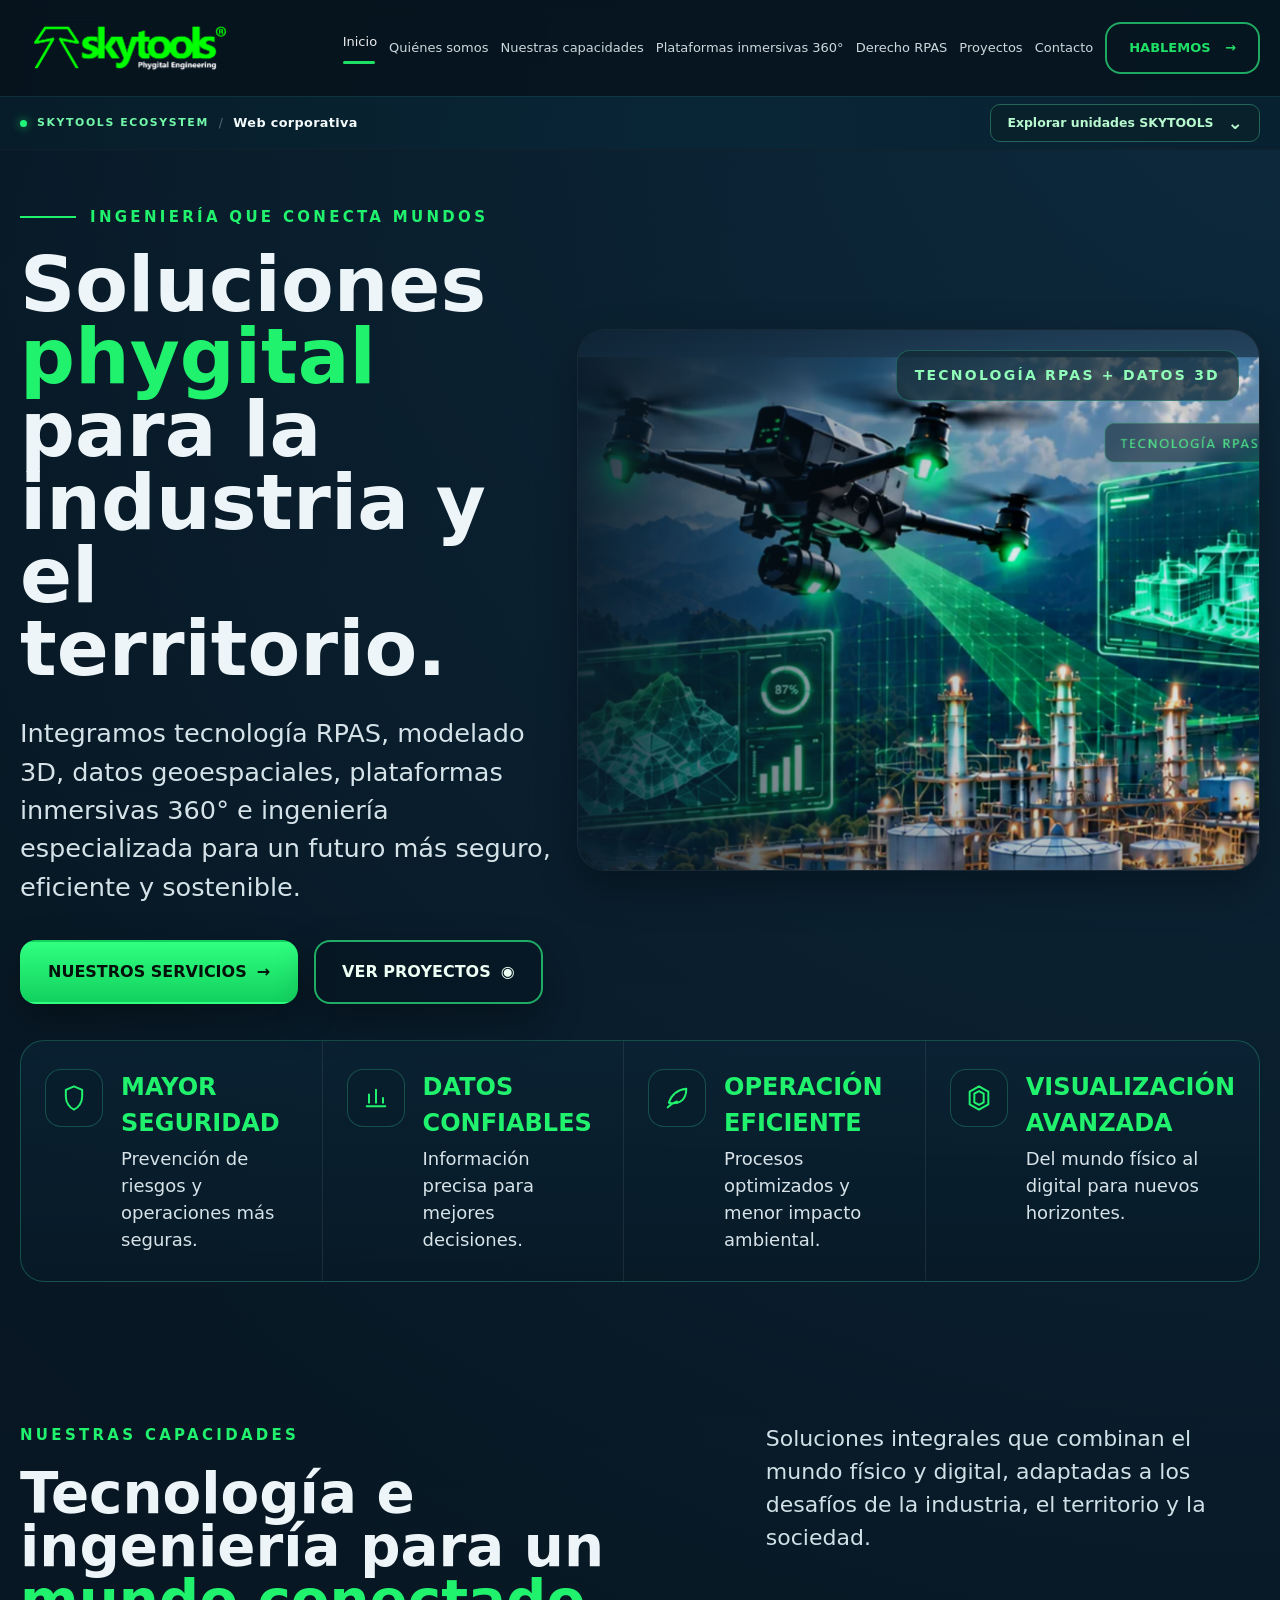
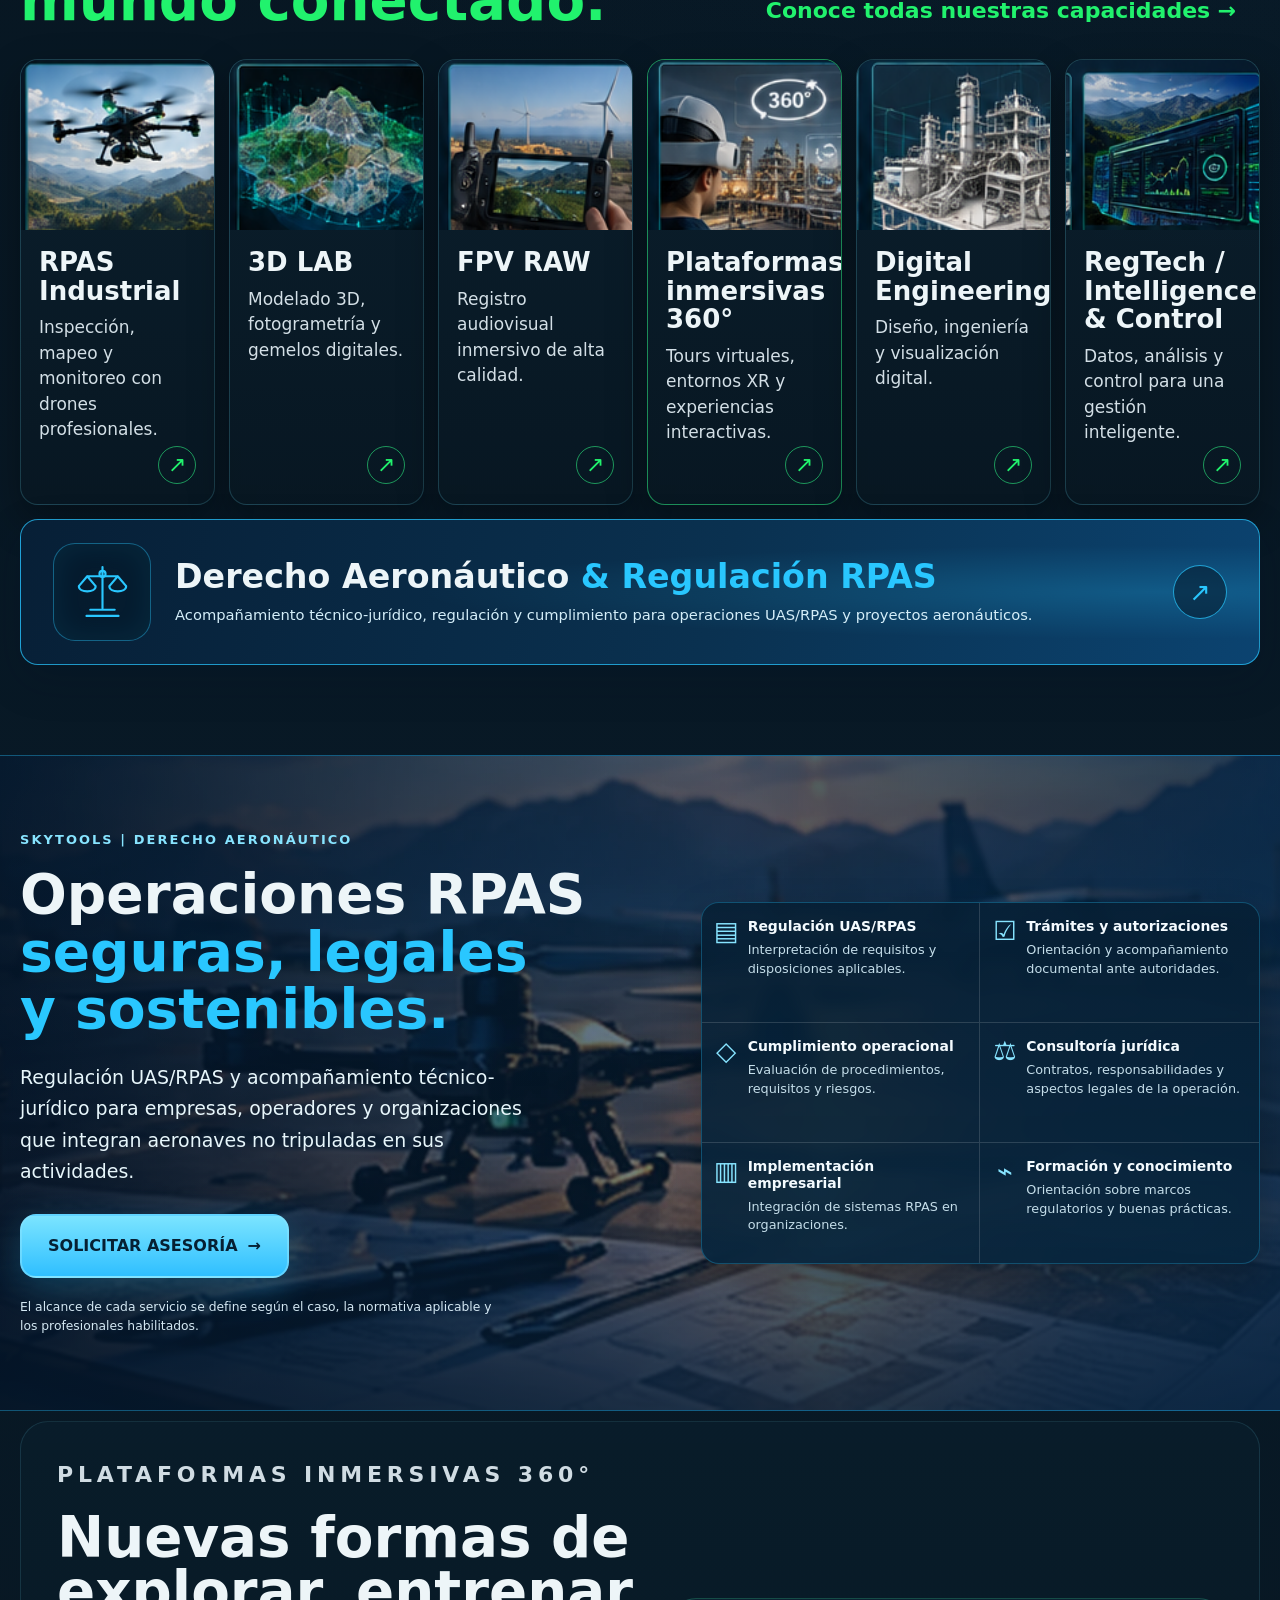
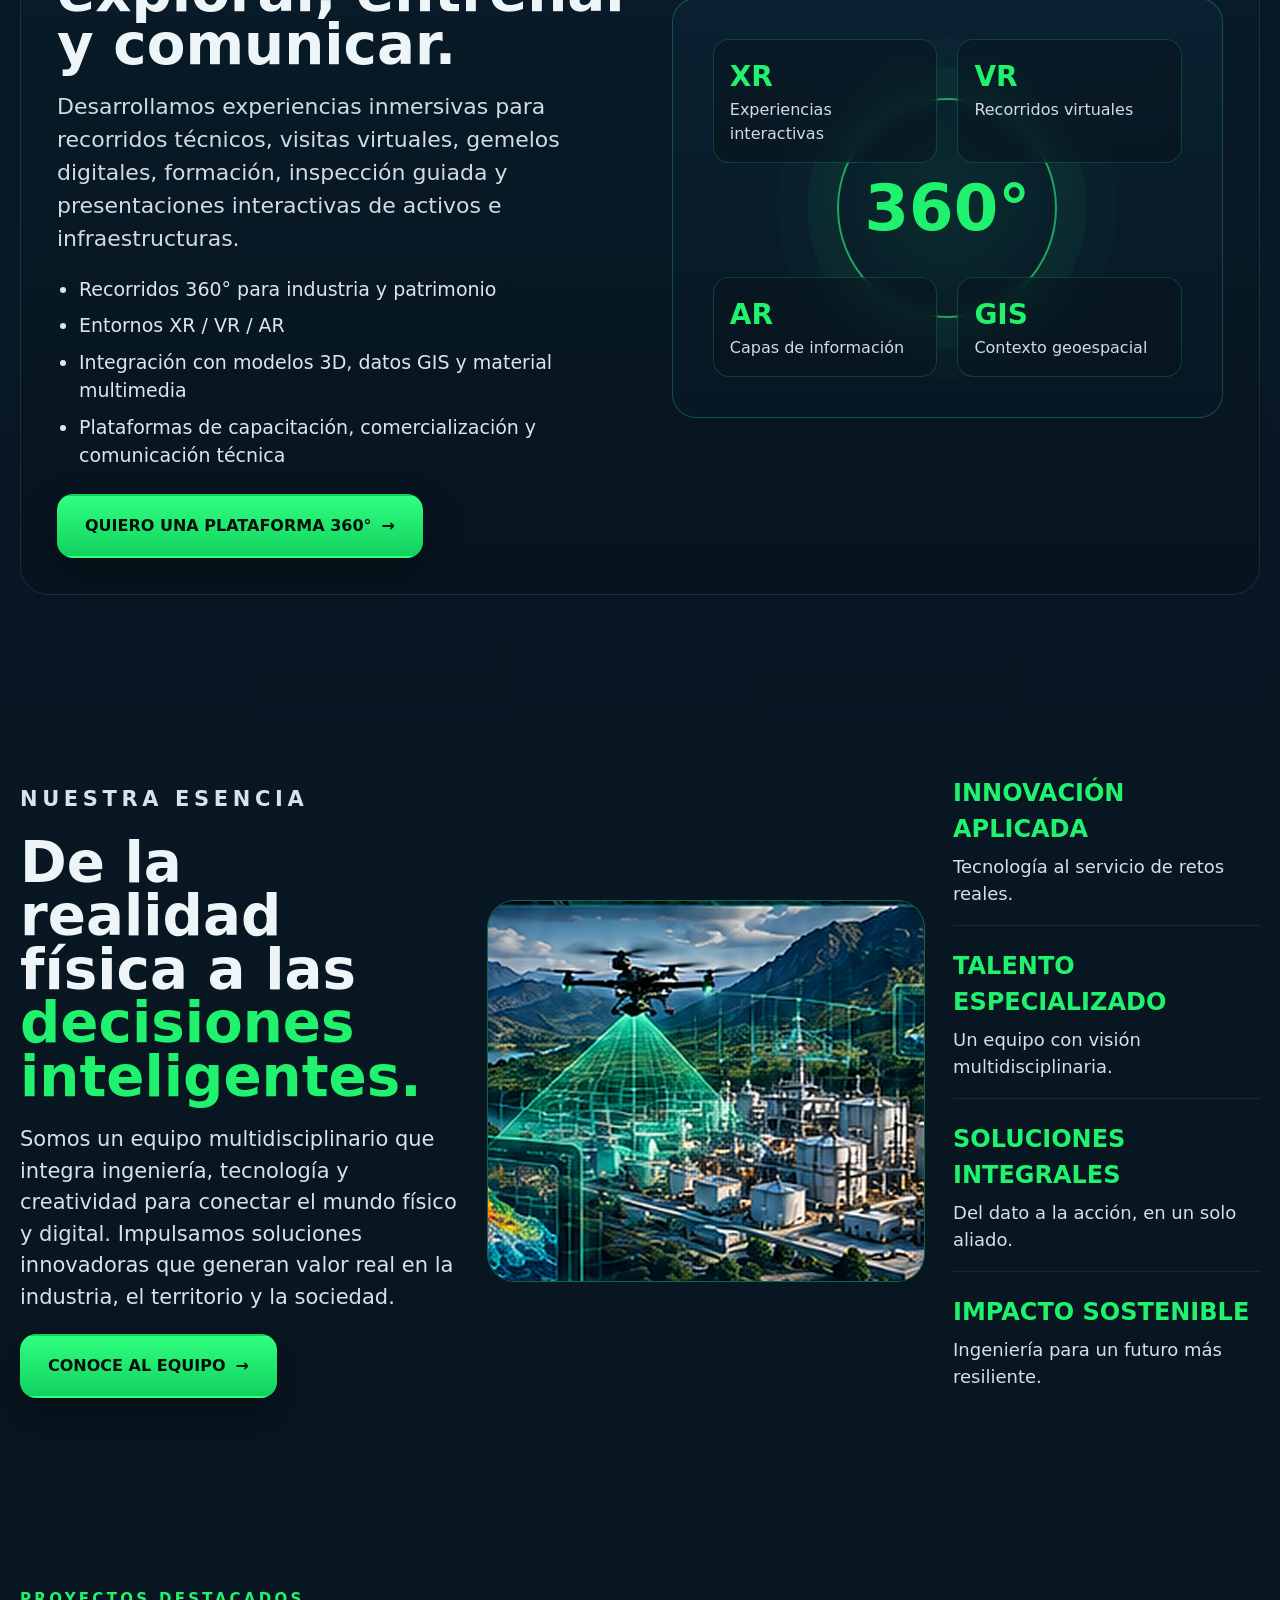
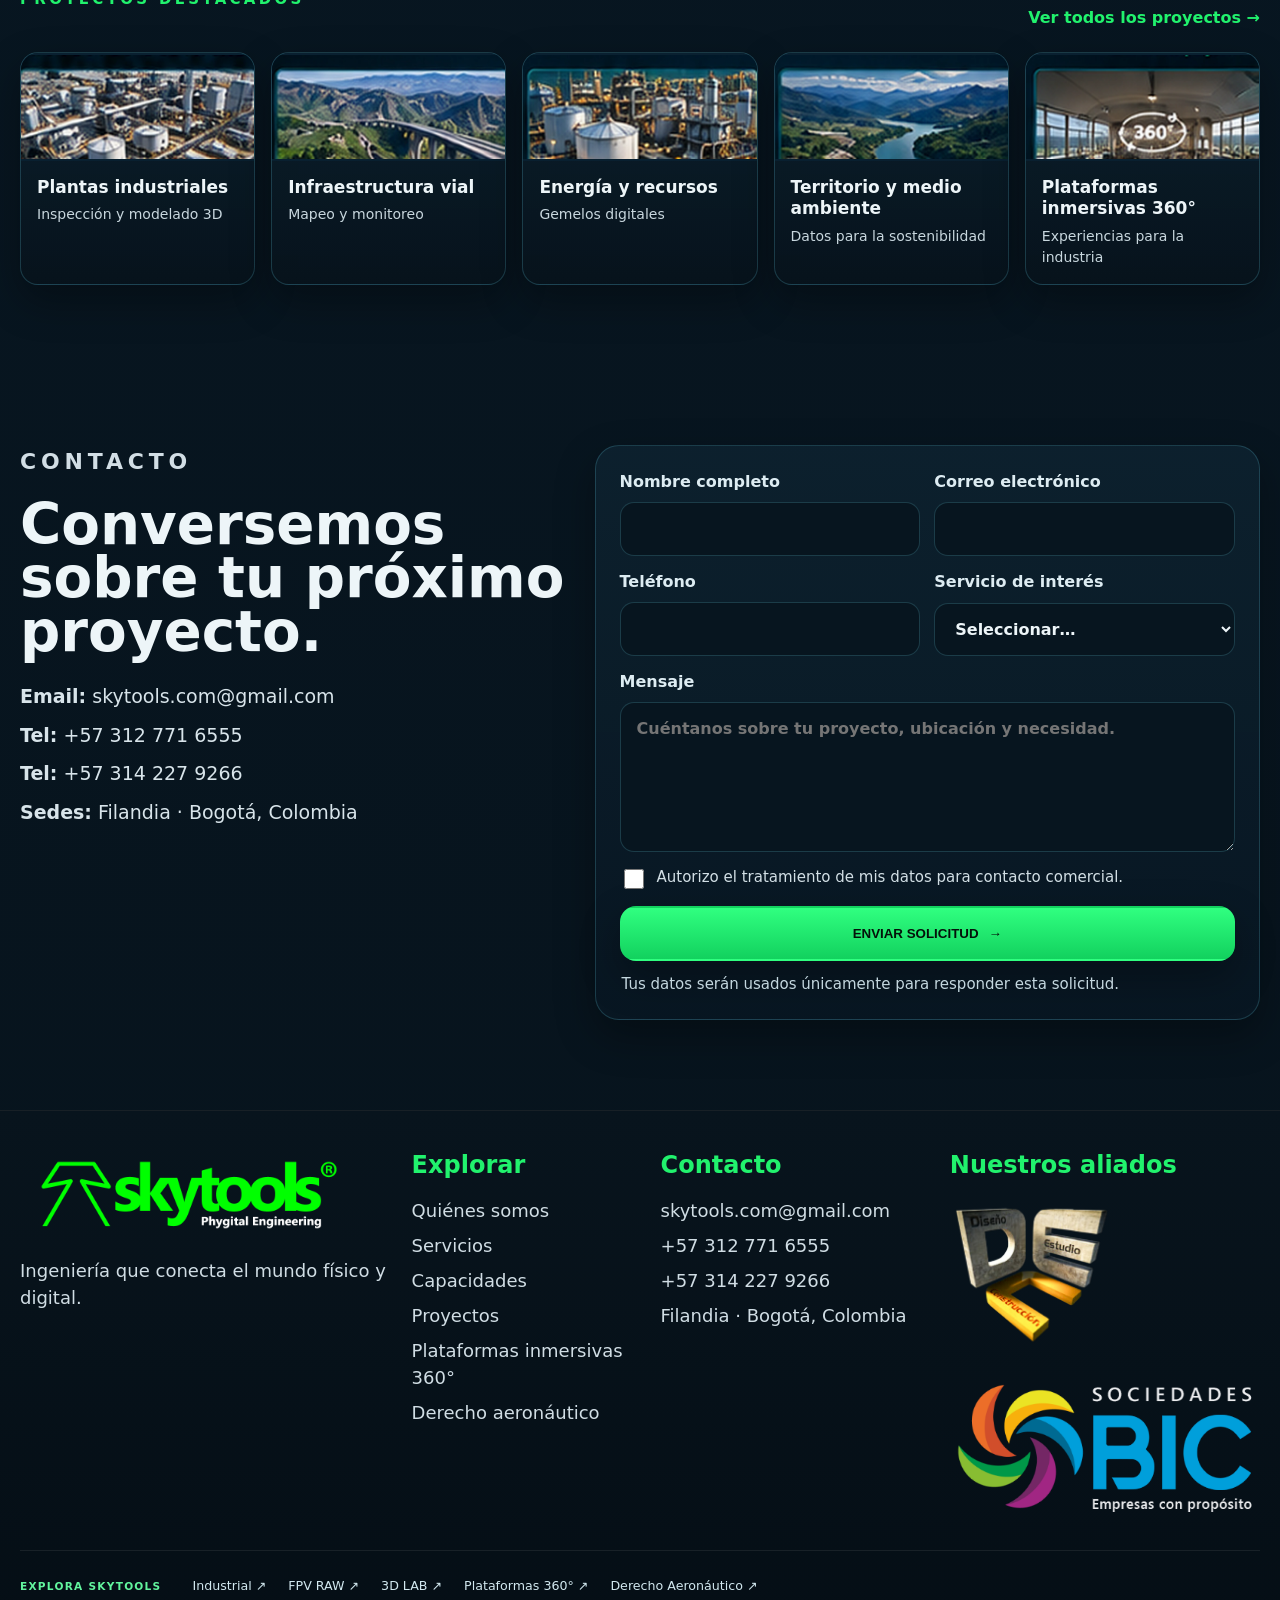
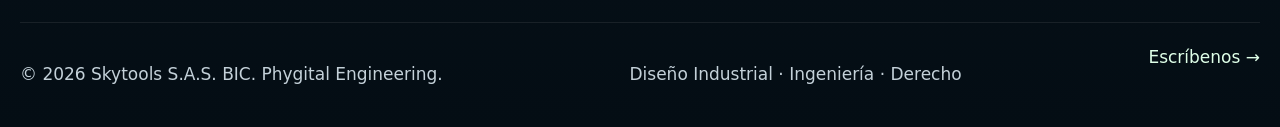
==== commit bb256133: "feat: vincular Plataformas Inmersivas 360 con immersive.skytools.org" ====
--- a/index.html
+++ b/index.html
@@ -49,7 +49,7 @@
           <a class="ecosystem-unit" href="https://fpvraw.skytools.org/"><span class="ecosystem-unit-icon" aria-hidden="true">▷</span><span><b>FPV RAW</b><small>Producción audiovisual aérea</small></span><span aria-hidden="true">↗</span></a>
           <a class="ecosystem-unit" href="https://3d.skytools.org/"><span class="ecosystem-unit-icon" aria-hidden="true">⬡</span><span><b>3D LAB</b><small>Diseño y prototipado de precisión</small></span><span aria-hidden="true">↗</span></a>
           <div class="ecosystem-dropdown-divider" role="separator"></div>
-          <a class="ecosystem-unit" href="#inmersivas"><span class="ecosystem-unit-icon" aria-hidden="true">◎</span><span><b>Plataformas inmersivas 360°</b><small>Experiencias e interacción digital</small></span><span aria-hidden="true">↓</span></a>
+          <a class="ecosystem-unit" href="https://immersive.skytools.org/"><span class="ecosystem-unit-icon" aria-hidden="true">◎</span><span><b>Plataformas inmersivas 360°</b><small>Experiencias e interacción digital</small></span><span aria-hidden="true">↗</span></a>
           <a class="ecosystem-unit" href="#derecho-aeronautico"><span class="ecosystem-unit-icon cyan" aria-hidden="true">⚖</span><span><b>Derecho Aeronáutico</b><small>Regulación y cumplimiento RPAS</small></span><span aria-hidden="true">↓</span></a>
         </nav>
       </details>
@@ -121,7 +121,7 @@
           <img src="assets/img/service-fpv.png" alt="FPV RAW">
           <div class="card-body"><h3>FPV RAW</h3><p>Registro audiovisual inmersivo de alta calidad.</p><span>↗</span></div>
         </a>
-        <a class="service-card highlight" href="#inmersivas">
+        <a class="service-card highlight" href="https://immersive.skytools.org/">
           <img src="assets/img/service-360.png" alt="Plataformas inmersivas 360 grados">
           <div class="card-body"><h3>Plataformas inmersivas 360°</h3><p>Tours virtuales, entornos XR y experiencias interactivas.</p><span>↗</span></div>
         </a>
@@ -200,7 +200,7 @@
             <li>Integración con modelos 3D, datos GIS y material multimedia</li>
             <li>Plataformas de capacitación, comercialización y comunicación técnica</li>
           </ul>
-          <a href="#contacto" class="btn btn-solid">QUIERO UNA PLATAFORMA 360° <span>→</span></a>
+          <a href="https://immersive.skytools.org/" class="btn btn-solid">QUIERO UNA PLATAFORMA 360° <span>→</span></a>
         </div>
         <div class="immersive-panel">
           <div class="immersive-ring">360°</div>
@@ -308,7 +308,7 @@
         <a href="#capacidades">Servicios</a>
         <a href="#capacidades">Capacidades</a>
         <a href="#proyectos">Proyectos</a>
-        <a href="#inmersivas">Plataformas inmersivas 360°</a>
+        <a href="https://immersive.skytools.org/">Plataformas inmersivas 360°</a>
         <a href="#derecho-aeronautico">Derecho aeronáutico</a>
       </div>
 
@@ -337,7 +337,7 @@
       <a href="https://industrial.skytools.org/">Industrial ↗</a>
       <a href="https://fpvraw.skytools.org/">FPV RAW ↗</a>
       <a href="https://3d.skytools.org/">3D LAB ↗</a>
-      <a href="#inmersivas">Plataformas 360° ↗</a>
+      <a href="https://immersive.skytools.org/">Plataformas 360° ↗</a>
       <a href="#derecho-aeronautico">Derecho Aeronáutico ↗</a>
     </div>
     <div class="container footer-bottom">
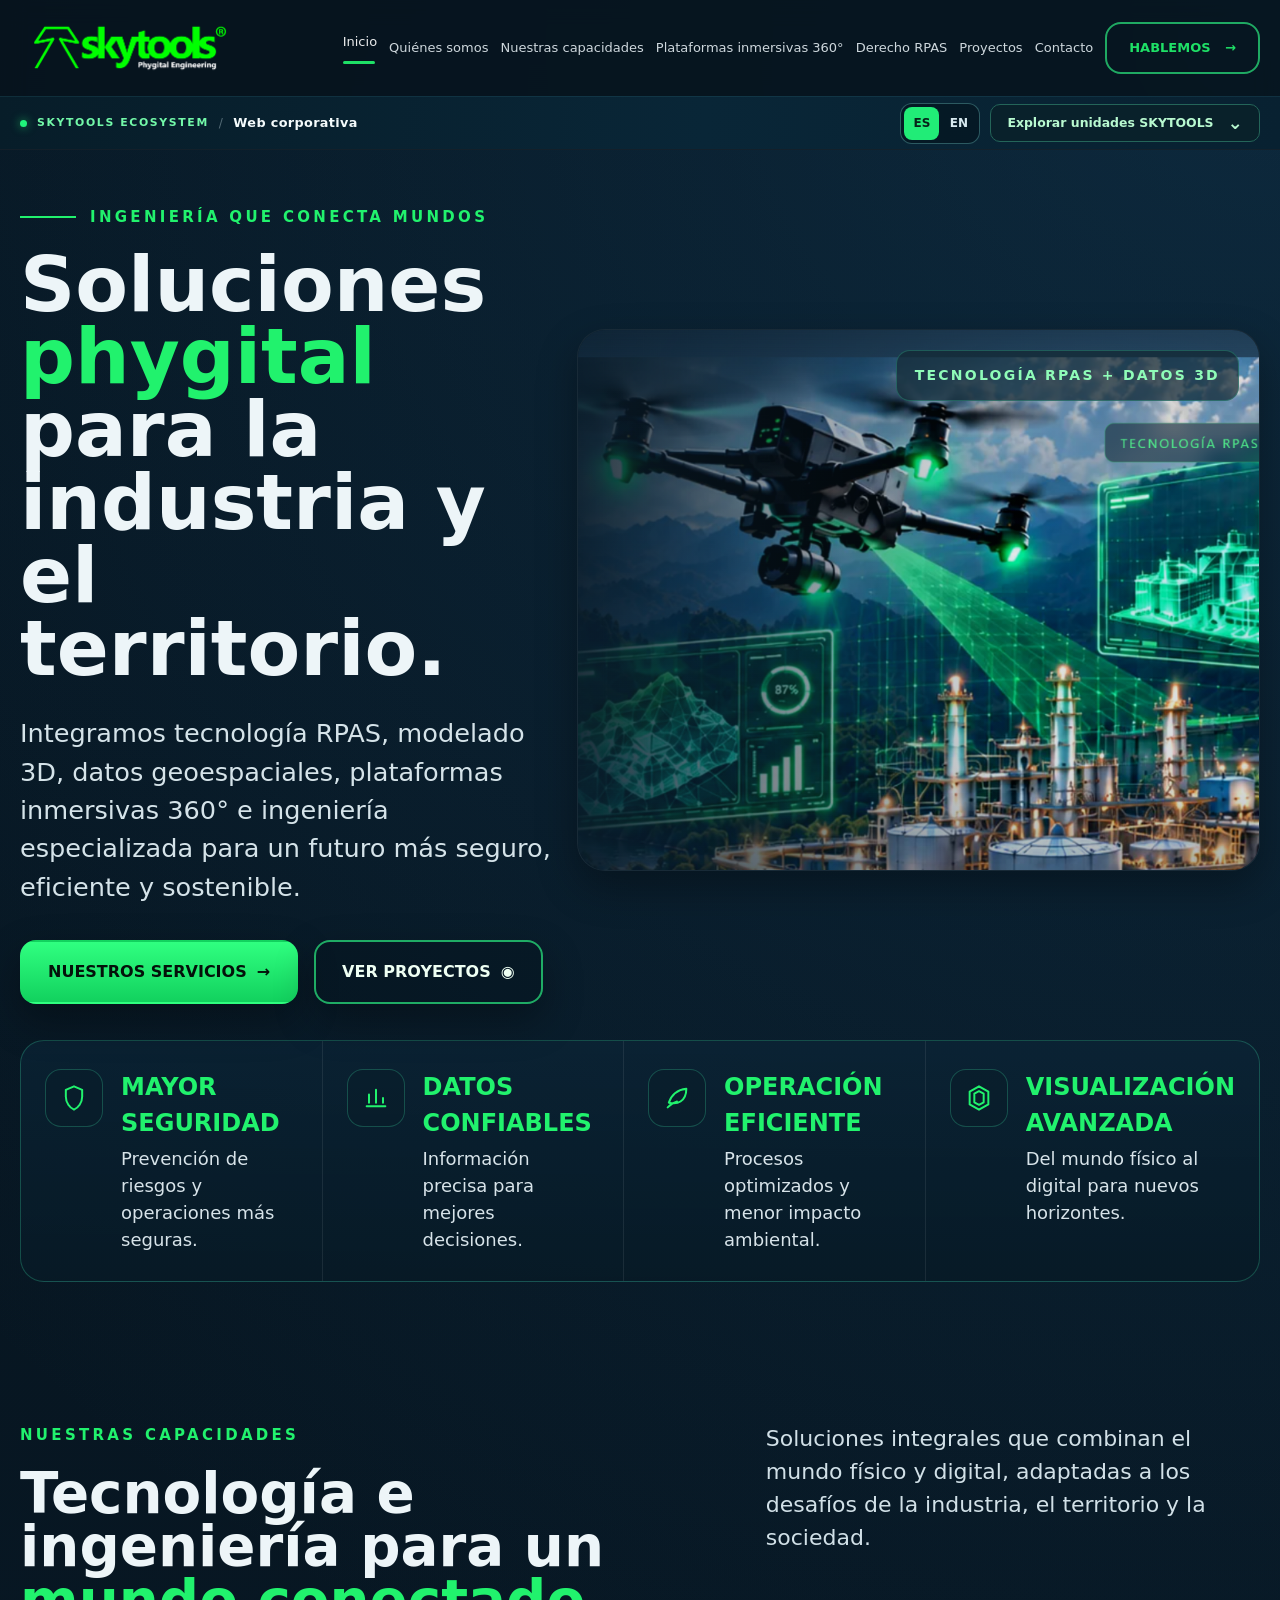
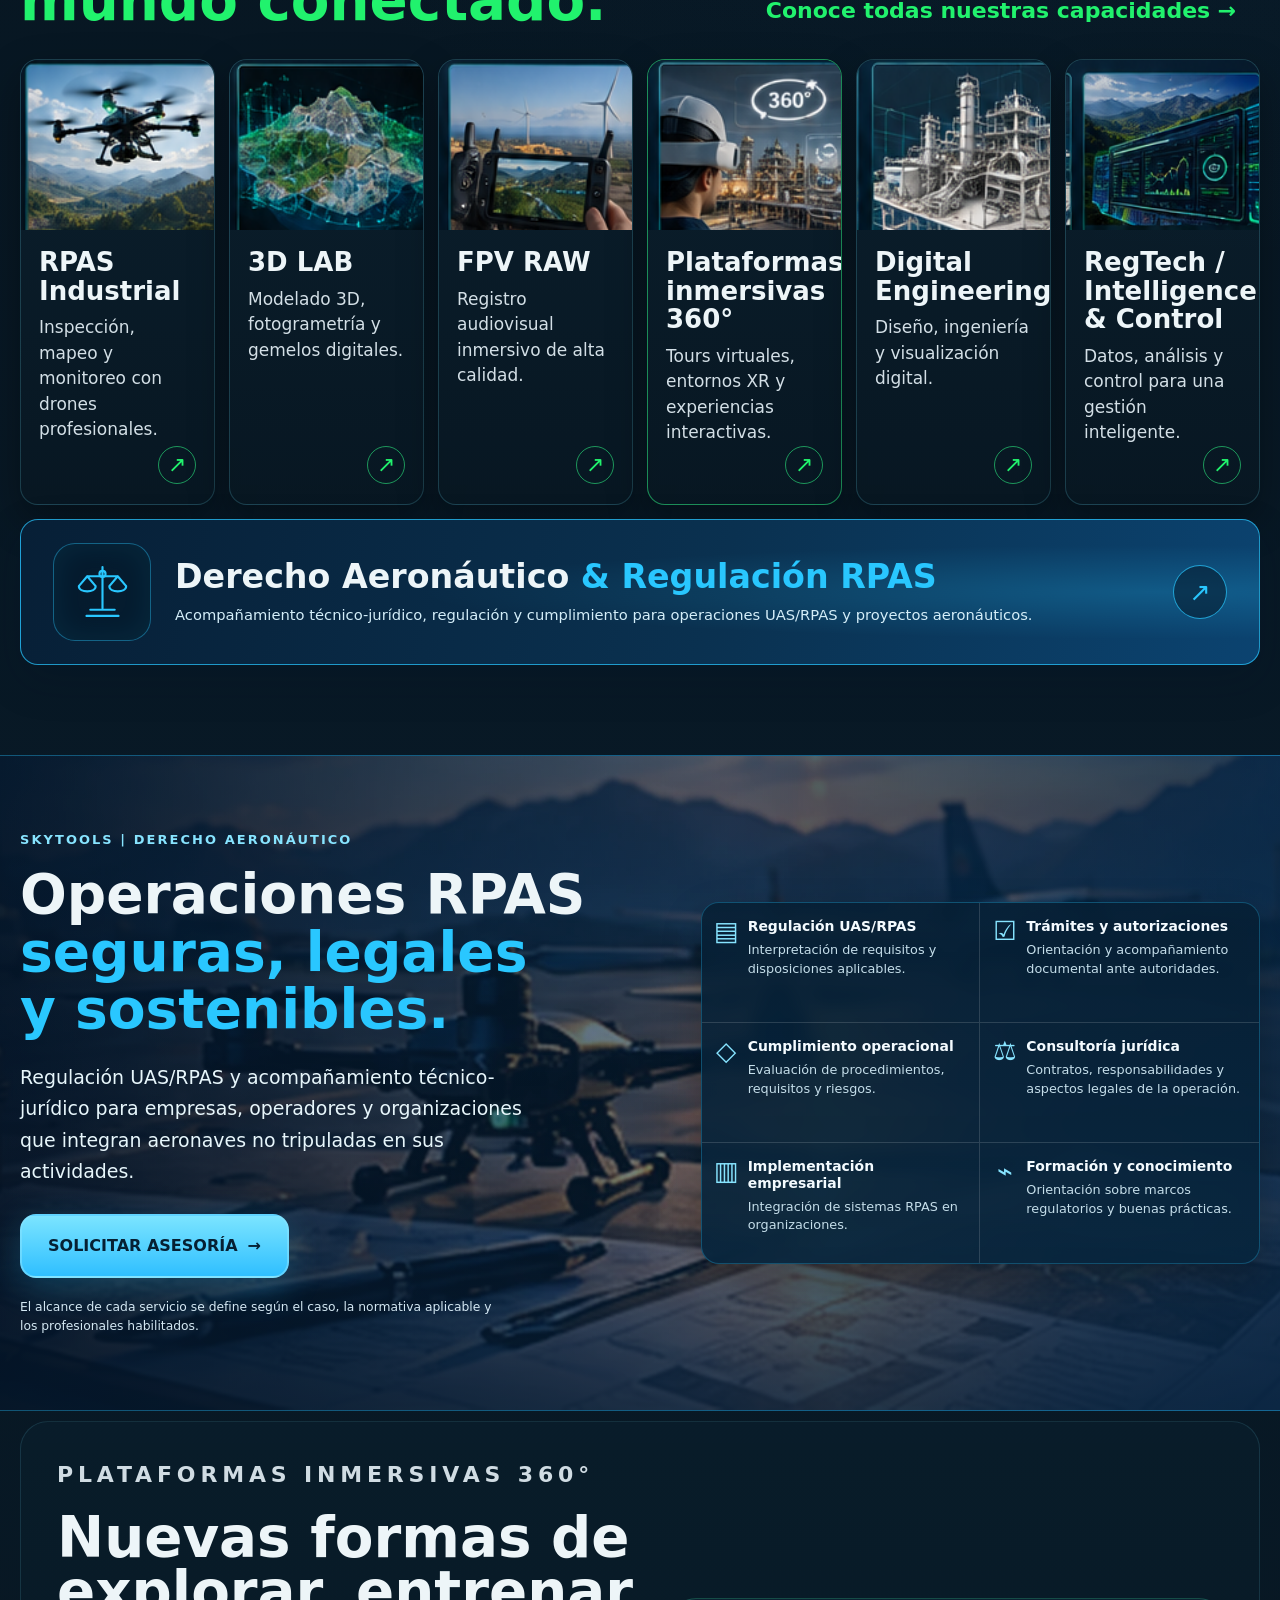
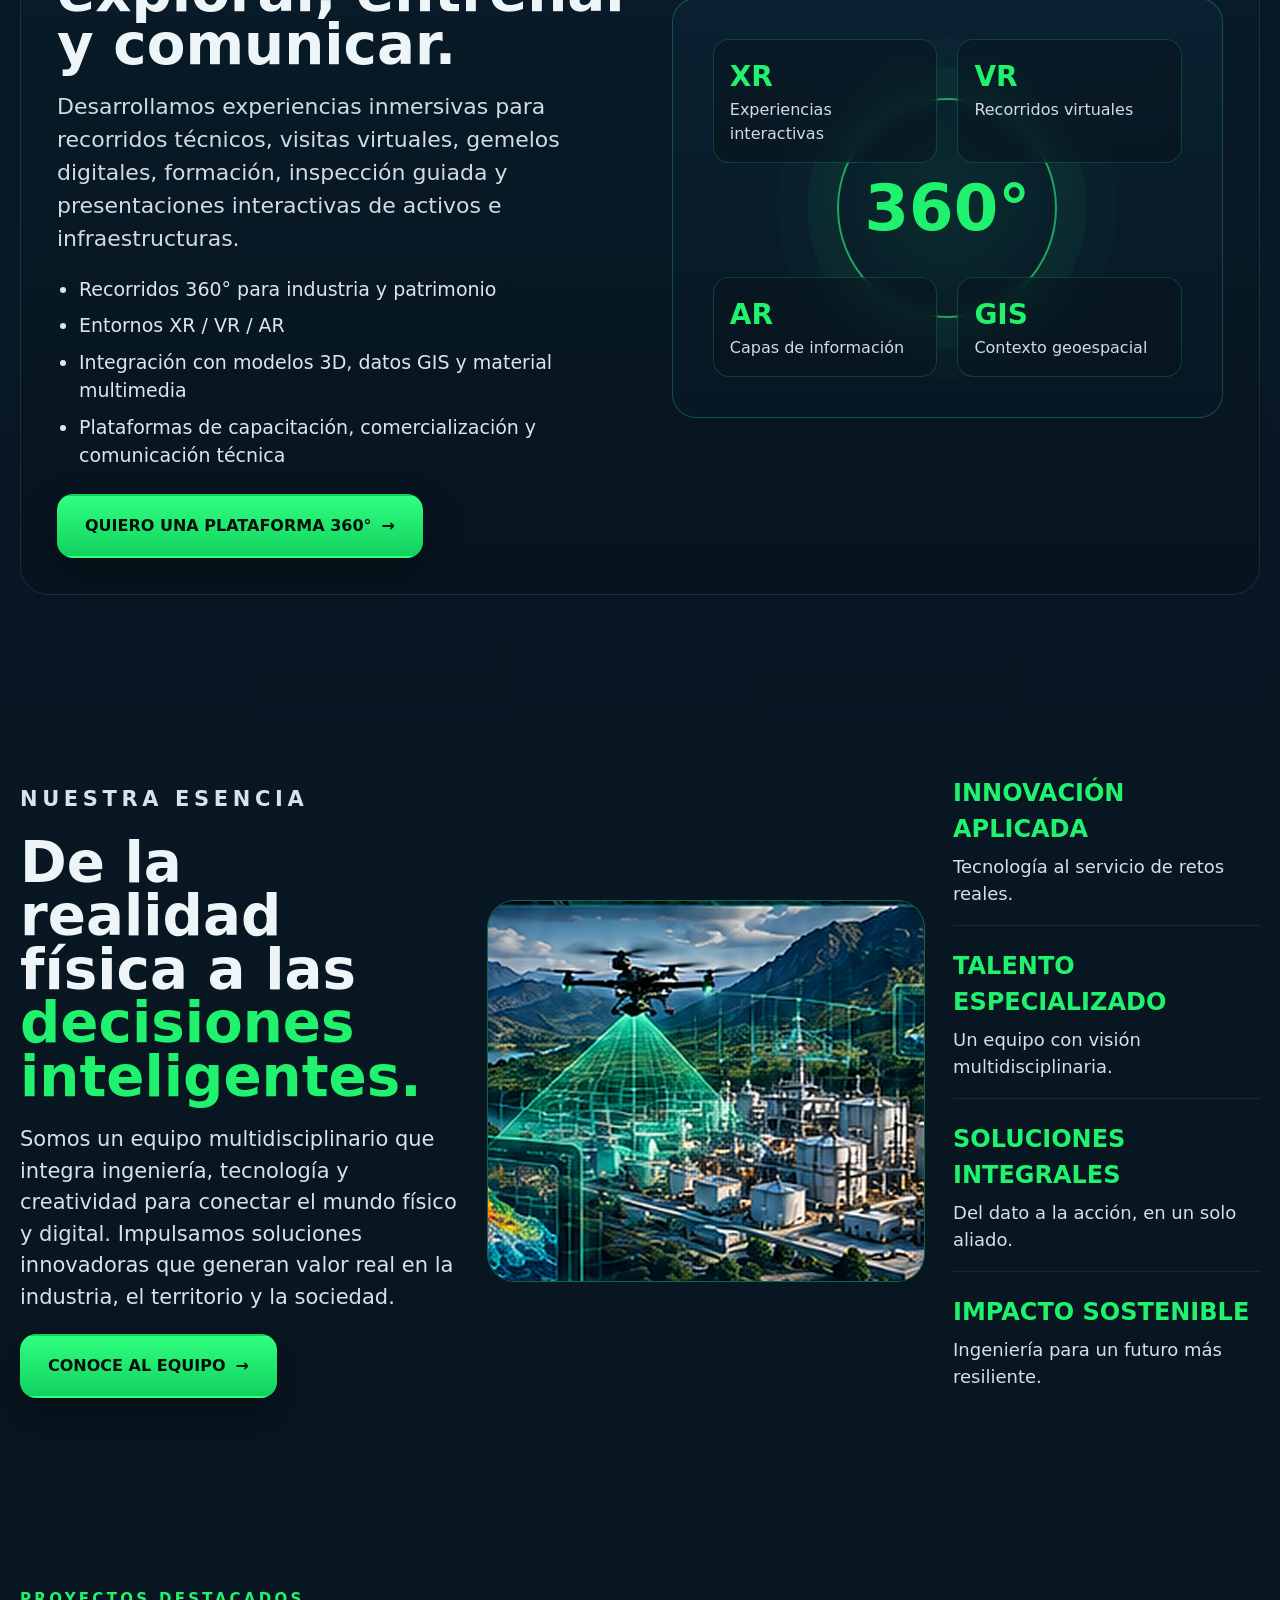
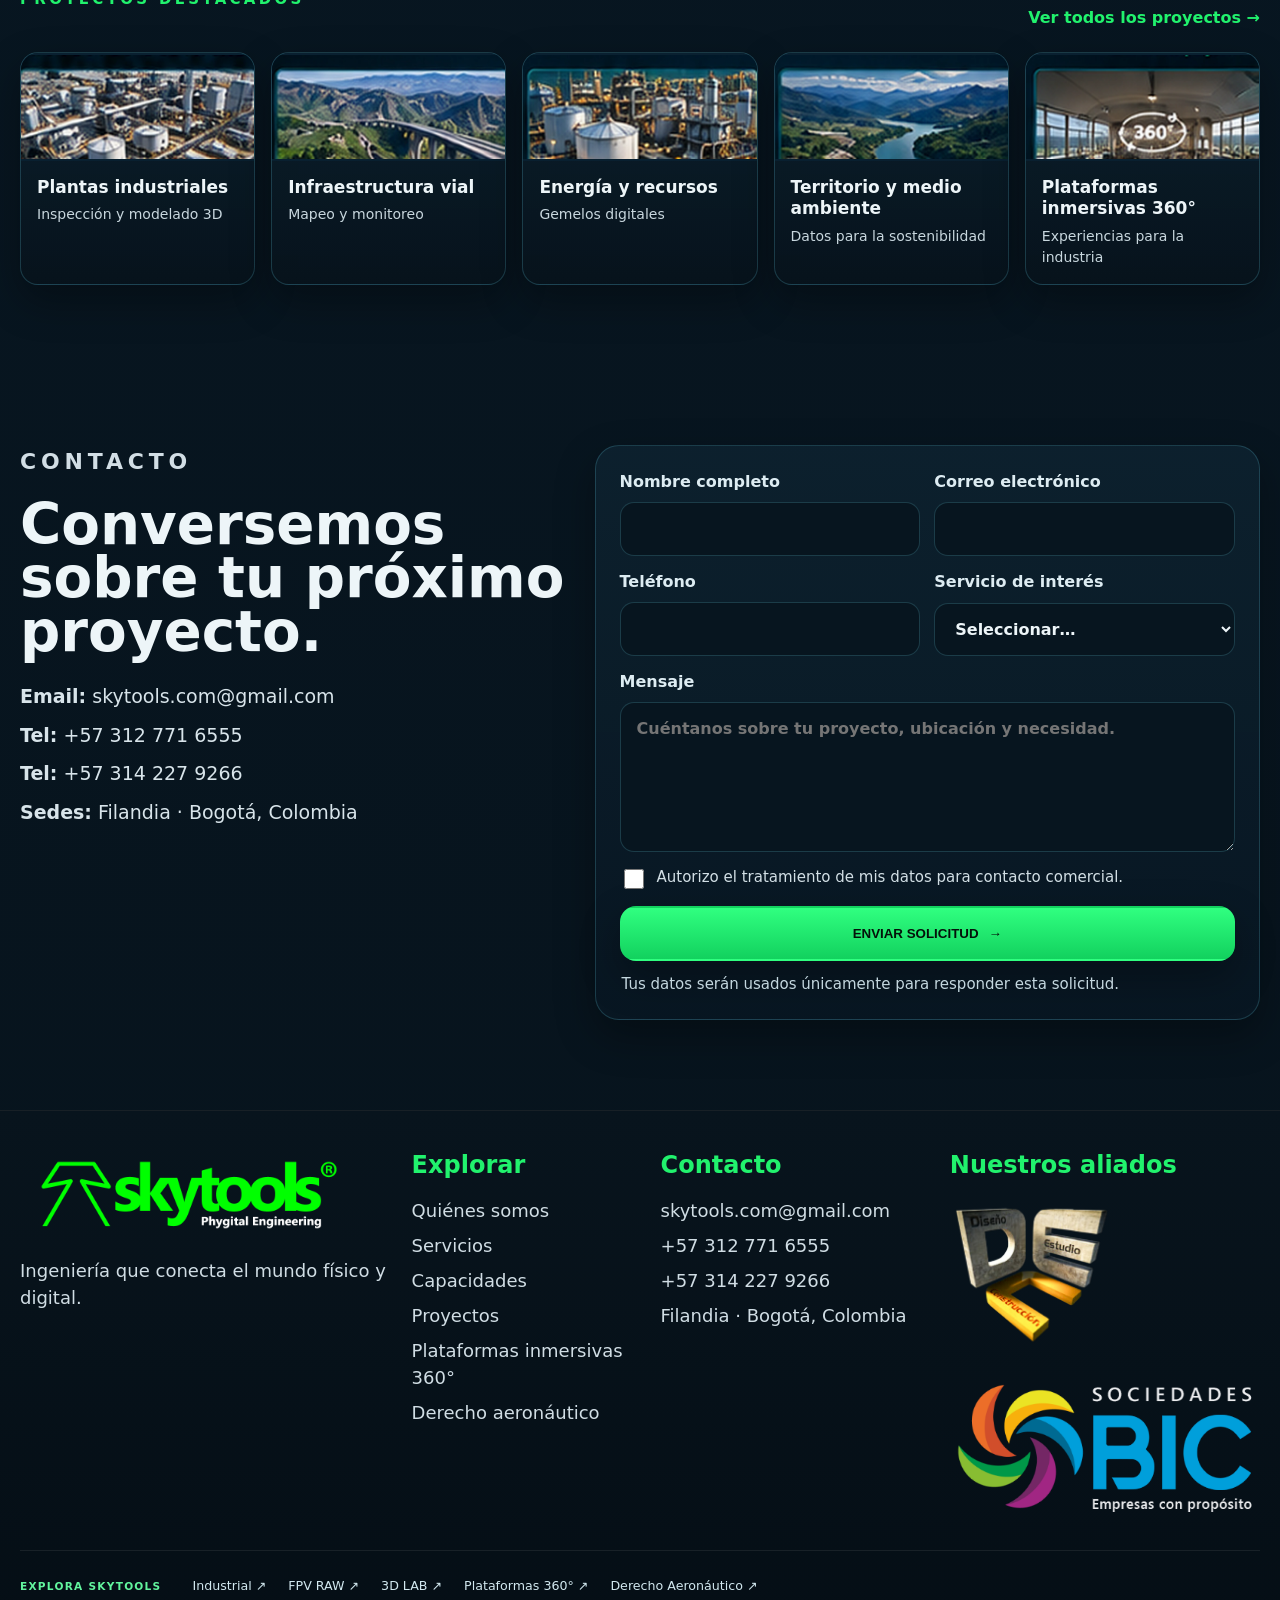
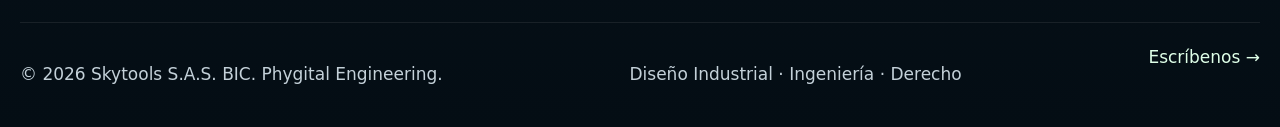
==== commit a5d4679f: "build: importar RC1 ES EN completo desde ZIP aprobado" ====
--- a/index.html
+++ b/index.html
@@ -1,353 +1,351 @@
-<!doctype html>
+<!DOCTYPE html>
+
 <html lang="es">
 <head>
-  <meta charset="utf-8">
-  <meta name="viewport" content="width=device-width, initial-scale=1">
-  <title>SKYTOOLS | Phygital Engineering</title>
-  <meta name="description" content="SKYTOOLS S.A.S. BIC. Ingeniería phygital: RPAS, 3D, plataformas inmersivas 360°, derecho aeronáutico y soluciones industriales.">
-  <meta name="theme-color" content="#06131d">
-  <link rel="canonical" href="https://skytools.org/">
-  <!-- SKYTOOLS: favicon isotipo oficial (misma marca que INDUSTRIAL) -->
-  <link rel="icon" href="favicon.ico?v=20261020" sizes="any">
-  <link rel="icon" type="image/png" sizes="32x32" href="favicon-32x32.png?v=20261020">
-  <link rel="icon" type="image/png" sizes="16x16" href="favicon-16x16.png?v=20261020">
-  <link rel="apple-touch-icon" sizes="180x180" href="apple-touch-icon.png?v=20261020">
-  <link rel="manifest" href="site.webmanifest">
-  <link rel="stylesheet" href="assets/css/styles.css?v=20261020-ecosystem-f02">
+<meta charset="utf-8"/>
+<meta content="width=device-width, initial-scale=1" name="viewport"/>
+<title>SKYTOOLS | Phygital Engineering</title>
+<meta content="SKYTOOLS S.A.S. BIC. Ingeniería phygital: RPAS, 3D, plataformas inmersivas 360°, derecho aeronáutico y soluciones industriales." name="description"/>
+<meta content="#06131d" name="theme-color"/>
+<link href="https://skytools.org/" rel="canonical"/><link href="https://skytools.org/" hreflang="x-default" rel="alternate"/><link href="https://skytools.org/en/" hreflang="en" rel="alternate"/><link href="https://skytools.org/" hreflang="es" rel="alternate"/>
+<!-- SKYTOOLS | Open Graph / WhatsApp / redes sociales -->
+<meta content="website" property="og:type"/>
+<meta content="es_CO" property="og:locale"/>
+<meta content="SKYTOOLS | Phygital Engineering" property="og:site_name"/>
+<meta content="https://skytools.org/" property="og:url"/>
+<meta content="SKYTOOLS | Phygital Engineering" property="og:title"/>
+<meta content="Ingeniería que conecta mundos. RPAS industrial, 3D LAB, FPV RAW, plataformas inmersivas 360° y derecho aeronáutico." property="og:description"/>
+<meta content="https://skytools.org/assets/img/og-skytools-main.png" property="og:image"/>
+<meta content="https://skytools.org/assets/img/og-skytools-main.png" property="og:image:secure_url"/>
+<meta content="image/png" property="og:image:type"/>
+<meta content="1200" property="og:image:width"/>
+<meta content="630" property="og:image:height"/>
+<meta content="SKYTOOLS Phygital Engineering: Ingeniería que conecta mundos" property="og:image:alt"/>
+<meta content="summary_large_image" name="twitter:card"/>
+<meta content="SKYTOOLS | Phygital Engineering" name="twitter:title"/>
+<meta content="Ingeniería que conecta mundos. RPAS, 3D, FPV y experiencias inmersivas." name="twitter:description"/>
+<meta content="https://skytools.org/assets/img/og-skytools-main.png" name="twitter:image"/>
+<!-- SKYTOOLS: favicon isotipo oficial (misma marca que INDUSTRIAL) -->
+<link href="favicon.ico?v=20261020" rel="icon" sizes="any"/>
+<link href="favicon-32x32.png?v=20261020" rel="icon" sizes="32x32" type="image/png"/>
+<link href="favicon-16x16.png?v=20261020" rel="icon" sizes="16x16" type="image/png"/>
+<link href="apple-touch-icon.png?v=20261020" rel="apple-touch-icon" sizes="180x180"/>
+<link href="site.webmanifest" rel="manifest"/>
+<link href="assets/css/styles.css?v=20261020-ecosystem-f02" rel="stylesheet"/>
 </head>
 <body>
-  <a class="skip-link" href="#contenido">Saltar al contenido</a>
-
-  <header class="site-header" id="inicio">
-    <div class="container header-inner">
-      <a class="brand" href="#inicio" aria-label="Skytools inicio">
-        <img src="assets/img/skytools-logo-original-safe.png" alt="Skytools Phygital Engineering" decoding="async">
-      </a>
-
-      <button class="menu-toggle" id="menuToggle" aria-expanded="false" aria-controls="mainNav" aria-label="Abrir menú">☰</button>
-      <nav class="main-nav" id="mainNav" aria-label="Principal">
-        <a href="#inicio" class="active">Inicio</a>
-        <a href="#quienes">Quiénes somos</a>
-        <a href="#capacidades">Nuestras capacidades</a>
-        <a href="#inmersivas">Plataformas inmersivas 360°</a>
-        <a href="#derecho-aeronautico">Derecho RPAS</a>
-        <a href="#proyectos">Proyectos</a>
-        <a href="#contacto">Contacto</a>
-        <a href="#contacto" class="cta-nav">HABLEMOS <span>→</span></a>
-      </nav>
-    </div>
-  <!-- SKYTOOLS ECOSYSTEM | Barra global independiente del menu comercial -->
-  <div class="ecosystem-bar" aria-label="SKYTOOLS Ecosystem">
-    <div class="container ecosystem-bar-inner">
-      <div class="ecosystem-context"><span class="ecosystem-dot" aria-hidden="true"></span><span class="ecosystem-eyebrow">SKYTOOLS ECOSYSTEM</span><span class="ecosystem-separator" aria-hidden="true">/</span><strong>Web corporativa</strong></div>
-      <details class="ecosystem-switcher" id="ecosystemSwitcher">
-        <summary class="ecosystem-switcher-trigger">Explorar unidades SKYTOOLS <span aria-hidden="true" class="ecosystem-chevron">⌄</span></summary>
-        <nav class="ecosystem-dropdown" aria-label="Ir a las unidades de SKYTOOLS">
-          <p class="ecosystem-dropdown-title">CONOCE NUESTRO ECOSISTEMA</p>
-          <a class="ecosystem-unit is-current" href="#inicio" aria-current="page"><span class="ecosystem-unit-icon" aria-hidden="true">⌂</span><span><b>SKYTOOLS Corporativo</b><small>Visión integral y portafolio</small></span><span aria-hidden="true" class="unit-status">Estás aquí</span></a>
-          <a class="ecosystem-unit" href="https://industrial.skytools.org/"><span class="ecosystem-unit-icon" aria-hidden="true">✦</span><span><b>RPAS Industrial</b><small>Inspección, datos y levantamientos</small></span><span aria-hidden="true">↗</span></a>
-          <a class="ecosystem-unit" href="https://fpvraw.skytools.org/"><span class="ecosystem-unit-icon" aria-hidden="true">▷</span><span><b>FPV RAW</b><small>Producción audiovisual aérea</small></span><span aria-hidden="true">↗</span></a>
-          <a class="ecosystem-unit" href="https://3d.skytools.org/"><span class="ecosystem-unit-icon" aria-hidden="true">⬡</span><span><b>3D LAB</b><small>Diseño y prototipado de precisión</small></span><span aria-hidden="true">↗</span></a>
-          <div class="ecosystem-dropdown-divider" role="separator"></div>
-          <a class="ecosystem-unit" href="https://immersive.skytools.org/"><span class="ecosystem-unit-icon" aria-hidden="true">◎</span><span><b>Plataformas inmersivas 360°</b><small>Experiencias e interacción digital</small></span><span aria-hidden="true">↗</span></a>
-          <a class="ecosystem-unit" href="#derecho-aeronautico"><span class="ecosystem-unit-icon cyan" aria-hidden="true">⚖</span><span><b>Derecho Aeronáutico</b><small>Regulación y cumplimiento RPAS</small></span><span aria-hidden="true">↓</span></a>
-        </nav>
-      </details>
-    </div>
-  </div>
-  </header>
-
-  <main id="contenido">
-    <section class="hero">
-      <div class="container hero-grid">
-        <div class="hero-copy">
-          <p class="eyebrow"><span></span> INGENIERÍA QUE CONECTA MUNDOS</p>
-          <h1>Soluciones <strong>phygital</strong> para la industria y el territorio.</h1>
-          <p class="lead">Integramos tecnología RPAS, modelado 3D, datos geoespaciales, plataformas inmersivas 360° e ingeniería especializada para un futuro más seguro, eficiente y sostenible.</p>
-          <div class="hero-actions">
-            <a href="#capacidades" class="btn btn-solid">NUESTROS SERVICIOS <span>→</span></a>
-            <a href="#proyectos" class="btn btn-outline">VER PROYECTOS <span>◉</span></a>
-          </div>
-        </div>
-
-        <div class="hero-visual">
-          <img src="assets/img/hero-visual.png" alt="Dron sobre planta industrial con visualización digital">
-          <div class="hero-chip">TECNOLOGÍA RPAS + DATOS 3D</div>
-        </div>
-      </div>
-
-      <div class="container benefits">
-        <article>
-          <div class="icon-box"><svg viewBox="0 0 24 24"><path d="M12 2l7 3v6c0 5-3.4 9.5-7 11-3.6-1.5-7-6-7-11V5l7-3z"/></svg></div>
-          <div><h3>MAYOR SEGURIDAD</h3><p>Prevención de riesgos y operaciones más seguras.</p></div>
-        </article>
-        <article>
-          <div class="icon-box"><svg viewBox="0 0 24 24"><path d="M4 19h16M6 16V9m6 7V5m6 11v-4"/></svg></div>
-          <div><h3>DATOS CONFIABLES</h3><p>Información precisa para mejores decisiones.</p></div>
-        </article>
-        <article>
-          <div class="icon-box"><svg viewBox="0 0 24 24"><path d="M20 4c-9 1-13 6-15 12 4 1 7 1 10-1 3-2 5-6 5-11zM4 20c2-2 4-4 8-5"/></svg></div>
-          <div><h3>OPERACIÓN EFICIENTE</h3><p>Procesos optimizados y menor impacto ambiental.</p></div>
-        </article>
-        <article>
-          <div class="icon-box"><svg viewBox="0 0 24 24"><path d="M12 2l8 4.5v11L12 22l-8-4.5v-11L12 2zm0 4.2L8 8.3v7.4l4 2.1 4-2.1V8.3L12 6.2z"/></svg></div>
-          <div><h3>VISUALIZACIÓN AVANZADA</h3><p>Del mundo físico al digital para nuevos horizontes.</p></div>
-        </article>
-      </div>
-    </section>
-
-    <section class="section" id="capacidades">
-      <div class="container section-head section-two-col">
-        <div>
-          <p class="section-tag">NUESTRAS CAPACIDADES</p>
-          <h2>Tecnología e ingeniería para un <span>mundo conectado.</span></h2>
-        </div>
-        <div class="section-side">
-          <p>Soluciones integrales que combinan el mundo físico y digital, adaptadas a los desafíos de la industria, el territorio y la sociedad.</p>
-          <a href="#contacto" class="inline-link">Conoce todas nuestras capacidades →</a>
-        </div>
-      </div>
-
-      <div class="container cards-grid">
-        <a class="service-card" href="https://industrial.skytools.org/">
-          <img src="assets/img/service-rpas.png" alt="RPAS Industrial">
-          <div class="card-body"><h3>RPAS Industrial</h3><p>Inspección, mapeo y monitoreo con drones profesionales.</p><span>↗</span></div>
-        </a>
-        <a class="service-card" href="https://3d.skytools.org/">
-          <img src="assets/img/service-3d.png" alt="3D LAB">
-          <div class="card-body"><h3>3D LAB</h3><p>Modelado 3D, fotogrametría y gemelos digitales.</p><span>↗</span></div>
-        </a>
-        <a class="service-card" href="https://fpvraw.skytools.org/">
-          <img src="assets/img/service-fpv.png" alt="FPV RAW">
-          <div class="card-body"><h3>FPV RAW</h3><p>Registro audiovisual inmersivo de alta calidad.</p><span>↗</span></div>
-        </a>
-        <a class="service-card highlight" href="https://immersive.skytools.org/">
-          <img src="assets/img/service-360.png" alt="Plataformas inmersivas 360 grados">
-          <div class="card-body"><h3>Plataformas inmersivas 360°</h3><p>Tours virtuales, entornos XR y experiencias interactivas.</p><span>↗</span></div>
-        </a>
-        <a class="service-card" href="#contacto">
-          <img src="assets/img/service-digital.png" alt="Digital Engineering">
-          <div class="card-body"><h3>Digital Engineering</h3><p>Diseño, ingeniería y visualización digital.</p><span>↗</span></div>
-        </a>
-        <a class="service-card" href="#contacto">
-          <img src="assets/img/service-regtech.png" alt="RegTech e Intelligence & Control">
-          <div class="card-body"><h3>RegTech / Intelligence &amp; Control</h3><p>Datos, análisis y control para una gestión inteligente.</p><span>↗</span></div>
-        </a>
-        <a class="service-card legal-feature-card" href="#derecho-aeronautico" aria-label="Conocer Derecho Aeronáutico y regulación UAS RPAS">
-          <div class="legal-feature-icon" aria-hidden="true">
-            <svg viewBox="0 0 80 80" fill="none" stroke="currentColor" stroke-width="2.8" stroke-linecap="round" stroke-linejoin="round">
-              <path d="M40 8v54M20 20h40M9 33l11-13 11 13M49 33l11-13 11 13M9 33c0 9 22 9 22 0M49 33c0 9 22 9 22 0M24 64h32M19 72h42"/>
-              <circle cx="40" cy="17" r="4"/>
-            </svg>
-          </div>
-          <div class="legal-feature-text">
-            <h3>Derecho Aeronáutico <span>&amp; Regulación RPAS</span></h3>
-            <p>Acompañamiento técnico-jurídico, regulación y cumplimiento para operaciones UAS/RPAS y proyectos aeronáuticos.</p>
-          </div>
-          <span class="legal-feature-arrow" aria-hidden="true">↗</span>
-        </a>
-      </div>
-    </section>
-
-    <section class="section legal-section" id="derecho-aeronautico" aria-labelledby="legal-title">
-      <div class="container legal-section-inner">
-        <div class="legal-photo" role="img" aria-label="Aeronave RPAS sobre plataforma aeroportuaria junto a planos y documentación aeronáutica"></div>
-        <div class="legal-content">
-          <p class="section-tag">SKYTOOLS | DERECHO AERONÁUTICO</p>
-          <h2 id="legal-title">Operaciones RPAS <span>seguras, legales y sostenibles.</span></h2>
-          <p class="legal-description">Regulación UAS/RPAS y acompañamiento técnico-jurídico para empresas, operadores y organizaciones que integran aeronaves no tripuladas en sus actividades.</p>
-          <a href="#contacto" class="btn btn-solid legal-cta" data-servicio="Derecho aeronáutico / RPAS">SOLICITAR ASESORÍA <span aria-hidden="true">→</span></a>
-          <p class="legal-fineprint">El alcance de cada servicio se define según el caso, la normativa aplicable y los profesionales habilitados.</p>
-        </div>
-        <div class="legal-services" aria-label="Servicios de derecho aeronáutico">
-          <article class="legal-service">
-            <span class="legal-service-icon" aria-hidden="true">▤</span>
-            <div><h3>Regulación UAS/RPAS</h3><p>Interpretación de requisitos y disposiciones aplicables.</p></div>
-          </article>
-          <article class="legal-service">
-            <span class="legal-service-icon" aria-hidden="true">☑</span>
-            <div><h3>Trámites y autorizaciones</h3><p>Orientación y acompañamiento documental ante autoridades.</p></div>
-          </article>
-          <article class="legal-service">
-            <span class="legal-service-icon" aria-hidden="true">◇</span>
-            <div><h3>Cumplimiento operacional</h3><p>Evaluación de procedimientos, requisitos y riesgos.</p></div>
-          </article>
-          <article class="legal-service">
-            <span class="legal-service-icon" aria-hidden="true">⚖</span>
-            <div><h3>Consultoría jurídica</h3><p>Contratos, responsabilidades y aspectos legales de la operación.</p></div>
-          </article>
-          <article class="legal-service">
-            <span class="legal-service-icon" aria-hidden="true">▥</span>
-            <div><h3>Implementación empresarial</h3><p>Integración de sistemas RPAS en organizaciones.</p></div>
-          </article>
-          <article class="legal-service">
-            <span class="legal-service-icon" aria-hidden="true">⌁</span>
-            <div><h3>Formación y conocimiento</h3><p>Orientación sobre marcos regulatorios y buenas prácticas.</p></div>
-          </article>
-        </div>
-      </div>
-    </section>
-
-    <section class="section immersive" id="inmersivas">
-      <div class="container immersive-grid">
-        <div>
-          <p class="section-tag">PLATAFORMAS INMERSIVAS 360°</p>
-          <h2>Nuevas formas de explorar, entrenar y comunicar.</h2>
-          <p>Desarrollamos experiencias inmersivas para recorridos técnicos, visitas virtuales, gemelos digitales, formación, inspección guiada y presentaciones interactivas de activos e infraestructuras.</p>
-          <ul class="feature-list">
-            <li>Recorridos 360° para industria y patrimonio</li>
-            <li>Entornos XR / VR / AR</li>
-            <li>Integración con modelos 3D, datos GIS y material multimedia</li>
-            <li>Plataformas de capacitación, comercialización y comunicación técnica</li>
-          </ul>
-          <a href="https://immersive.skytools.org/" class="btn btn-solid">QUIERO UNA PLATAFORMA 360° <span>→</span></a>
-        </div>
-        <div class="immersive-panel">
-          <div class="immersive-ring">360°</div>
-          <div class="immersive-cards">
-            <div><strong>XR</strong><span>Experiencias interactivas</span></div>
-            <div><strong>VR</strong><span>Recorridos virtuales</span></div>
-            <div><strong>AR</strong><span>Capas de información</span></div>
-            <div><strong>GIS</strong><span>Contexto geoespacial</span></div>
-          </div>
-        </div>
-      </div>
-    </section>
-
-    <section class="section about" id="quienes">
-      <div class="container about-grid">
-        <div class="about-copy">
-          <p class="section-tag">NUESTRA ESENCIA</p>
-          <h2>De la realidad física a las <span>decisiones inteligentes.</span></h2>
-          <p>Somos un equipo multidisciplinario que integra ingeniería, tecnología y creatividad para conectar el mundo físico y digital. Impulsamos soluciones innovadoras que generan valor real en la industria, el territorio y la sociedad.</p>
-          <a href="#contacto" class="btn btn-solid">CONOCE AL EQUIPO <span>→</span></a>
-        </div>
-        <div class="about-visual">
-          <div class="about-visual-media">
-            <img src="assets/img/ingenieria-phygital.webp" alt="Tecnología RPAS, ingeniería industrial y visualización de datos geoespaciales" loading="lazy">
-          </div>
-        </div>
-        <div class="about-points">
-          <article><h3>INNOVACIÓN APLICADA</h3><p>Tecnología al servicio de retos reales.</p></article>
-          <article><h3>TALENTO ESPECIALIZADO</h3><p>Un equipo con visión multidisciplinaria.</p></article>
-          <article><h3>SOLUCIONES INTEGRALES</h3><p>Del dato a la acción, en un solo aliado.</p></article>
-          <article><h3>IMPACTO SOSTENIBLE</h3><p>Ingeniería para un futuro más resiliente.</p></article>
-        </div>
-      </div>
-    </section>
-
-    <section class="section projects" id="proyectos">
-      <div class="container project-head">
-        <div>
-          <p class="section-tag">PROYECTOS DESTACADOS</p>
-        </div>
-        <a href="#contacto" class="inline-link">Ver todos los proyectos →</a>
-      </div>
-      <div class="container projects-grid">
-        <article class="project-card"><img src="assets/img/project-1.webp" alt="Plantas industriales"><div><h3>Plantas industriales</h3><p>Inspección y modelado 3D</p></div></article>
-        <article class="project-card"><img src="assets/img/project-2.webp" alt="Infraestructura vial"><div><h3>Infraestructura vial</h3><p>Mapeo y monitoreo</p></div></article>
-        <article class="project-card"><img src="assets/img/project-3.webp" alt="Energía y recursos"><div><h3>Energía y recursos</h3><p>Gemelos digitales</p></div></article>
-        <article class="project-card"><img src="assets/img/project-4.webp" alt="Territorio y medio ambiente"><div><h3>Territorio y medio ambiente</h3><p>Datos para la sostenibilidad</p></div></article>
-        <article class="project-card"><img src="assets/img/project-5.webp" alt="Plataformas inmersivas 360"><div><h3>Plataformas inmersivas 360°</h3><p>Experiencias para la industria</p></div></article>
-      </div>
-    </section>
-
-    <section class="section contact" id="contacto">
-      <div class="container contact-grid">
-        <div class="contact-copy">
-          <p class="section-tag">CONTACTO</p>
-          <h2>Conversemos sobre tu próximo proyecto.</h2>
-          <ul class="contact-data">
-            <li><strong>Email:</strong> skytools.com@gmail.com</li>
-            <li><strong>Tel:</strong> +57 312 771 6555</li>
-            <li><strong>Tel:</strong> +57 314 227 9266</li>
-            <li><strong>Sedes:</strong> Filandia · Bogotá, Colombia</li>
-          </ul>
-        </div>
-
-        <form id="leadForm" class="lead-form">
-          <div class="form-row">
-            <label>Nombre completo<input type="text" name="nombre" required></label>
-            <label>Correo electrónico<input type="email" name="correo" required></label>
-          </div>
-          <div class="form-row">
-            <label>Teléfono<input type="tel" name="telefono"></label>
-            <label>Servicio de interés
-              <select name="tema" required>
-                <option value="">Seleccionar…</option>
-                <option>RPAS Industrial</option>
-                <option>3D LAB</option>
-                <option>FPV RAW</option>
-                <option>Plataformas inmersivas 360°</option>
-                <option>Digital Engineering</option>
-                <option>RegTech / Intelligence & Control</option>
-                <option value="Derecho aeronáutico / RPAS">Derecho aeronáutico / RPAS</option>
-              </select>
-            </label>
-          </div>
-          <label>Mensaje<textarea name="mensaje" rows="5" required placeholder="Cuéntanos sobre tu proyecto, ubicación y necesidad."></textarea></label>
-          <label class="consent"><input type="checkbox" name="privacy_consent" required> Autorizo el tratamiento de mis datos para contacto comercial.</label>
-          <label class="honeypot">No completar<input type="text" name="website" tabindex="-1" autocomplete="off"></label>
-          <button type="submit" class="btn btn-solid full">ENVIAR SOLICITUD <span>→</span></button>
-          <p id="formStatus" class="form-status">Tus datos serán usados únicamente para responder esta solicitud.</p>
-        </form>
-      </div>
-    </section>
-  </main>
-
-  <footer class="site-footer">
-    <div class="container footer-top">
-      <div class="footer-brand">
-        <img src="assets/img/skytools-logo-original-safe.png" alt="Skytools Phygital Engineering" decoding="async">
-        <p>Ingeniería que conecta el mundo físico y digital.</p>
-      </div>
-
-      <div class="footer-col">
-        <h3>Explorar</h3>
-        <a href="#quienes">Quiénes somos</a>
-        <a href="#capacidades">Servicios</a>
-        <a href="#capacidades">Capacidades</a>
-        <a href="#proyectos">Proyectos</a>
-        <a href="https://immersive.skytools.org/">Plataformas inmersivas 360°</a>
-        <a href="#derecho-aeronautico">Derecho aeronáutico</a>
-      </div>
-
-      <div class="footer-col">
-        <h3>Contacto</h3>
-        <a href="mailto:skytools.com@gmail.com">skytools.com@gmail.com</a>
-        <a href="tel:+573127716555">+57 312 771 6555</a>
-        <a href="tel:+573142279266">+57 314 227 9266</a>
-        <span>Filandia · Bogotá, Colombia</span>
-      </div>
-
-      <div class="footer-col partners">
-        <h3>Nuestros aliados</h3>
-        <div class="partner-logos">
-          <img class="dec-logo" src="assets/img/partner-dec-original.png" alt="DEC Ingeniería — Diseño, Estudio, Construcción" loading="lazy" decoding="async">
-          <div class="bic-block" aria-label="Sociedades BIC, Empresas con propósito">
-            <img class="bic-logo bic-logo-full" src="assets/img/bic-original.png" alt="Logo Sociedades BIC" loading="lazy" decoding="async">
-          </div>
-        </div>
-      </div>
-    </div>
-
-    <!-- Descubrimiento de unidades: complemento al footer institucional vigente -->
-    <div class="container ecosystem-footer-links" aria-label="Otras unidades SKYTOOLS">
-      <span>EXPLORA SKYTOOLS</span>
-      <a href="https://industrial.skytools.org/">Industrial ↗</a>
-      <a href="https://fpvraw.skytools.org/">FPV RAW ↗</a>
-      <a href="https://3d.skytools.org/">3D LAB ↗</a>
-      <a href="https://immersive.skytools.org/">Plataformas 360° ↗</a>
-      <a href="#derecho-aeronautico">Derecho Aeronáutico ↗</a>
-    </div>
-    <div class="container footer-bottom">
-      <p>© 2026 Skytools S.A.S. BIC. Phygital Engineering.</p>
-      <p>Diseño Industrial · Ingeniería · Derecho</p>
-      <a href="#contacto">Escríbenos →</a>
-    </div>
-  </footer>
-
-  <script src="assets/js/lead-config.js"></script>
-  <script src="assets/js/main.js?v=20261020-ecosystem-f02"></script>
+<a class="skip-link" href="#contenido">Saltar al contenido</a>
+<header class="site-header" id="inicio">
+<div class="container header-inner">
+<a aria-label="Skytools inicio" class="brand" href="#inicio">
+<img alt="Skytools Phygital Engineering" decoding="async" src="assets/img/skytools-logo-original-safe.png"/>
+</a>
+<button aria-controls="mainNav" aria-expanded="false" aria-label="Abrir menú" class="menu-toggle" id="menuToggle">☰</button>
+<nav aria-label="Principal" class="main-nav" id="mainNav">
+<a class="active" href="#inicio">Inicio</a>
+<a href="#quienes">Quiénes somos</a>
+<a href="#capacidades">Nuestras capacidades</a>
+<a href="#inmersivas">Plataformas inmersivas 360°</a>
+<a href="https://legal.skytools.org/">Derecho RPAS</a>
+<a href="#proyectos">Proyectos</a>
+<a href="#contacto">Contacto</a>
+<a class="cta-nav" href="#contacto">HABLEMOS <span>→</span></a>
+</nav>
+</div>
+<!-- SKYTOOLS ECOSYSTEM | Barra global independiente del menu comercial -->
+<div aria-label="SKYTOOLS Ecosystem" class="ecosystem-bar">
+<div class="container ecosystem-bar-inner">
+<div class="ecosystem-context"><span aria-hidden="true" class="ecosystem-dot"></span><span class="ecosystem-eyebrow">SKYTOOLS ECOSYSTEM</span><span aria-hidden="true" class="ecosystem-separator">/</span><strong>Web corporativa</strong></div>
+<div class="ecosystem-controls"><nav aria-label="Idioma del sitio" class="language-switcher"><a aria-current="page" aria-label="Español (idioma actual)" class="lang-current" href="#inicio" hreflang="es" lang="es">ES</a><a aria-label="Cambiar a inglés" class="" href="/en/" hreflang="en" lang="en">EN</a></nav><details class="ecosystem-switcher" id="ecosystemSwitcher">
+<summary class="ecosystem-switcher-trigger">Explorar unidades SKYTOOLS <span aria-hidden="true" class="ecosystem-chevron">⌄</span></summary>
+<nav aria-label="Ir a las unidades de SKYTOOLS" class="ecosystem-dropdown">
+<p class="ecosystem-dropdown-title">CONOCE NUESTRO ECOSISTEMA</p>
+<a aria-current="page" class="ecosystem-unit is-current" href="#inicio"><span aria-hidden="true" class="ecosystem-unit-icon">⌂</span><span><b>SKYTOOLS Corporativo</b><small>Visión integral y portafolio</small></span><span aria-hidden="true" class="unit-status">Estás aquí</span></a>
+<a class="ecosystem-unit" href="https://industrial.skytools.org/"><span aria-hidden="true" class="ecosystem-unit-icon">✦</span><span><b>RPAS Industrial</b><small>Inspección, datos y levantamientos</small></span><span aria-hidden="true">↗</span></a>
+<a class="ecosystem-unit" href="https://fpvraw.skytools.org/"><span aria-hidden="true" class="ecosystem-unit-icon">▷</span><span><b>FPV RAW</b><small>Producción audiovisual aérea</small></span><span aria-hidden="true">↗</span></a>
+<a class="ecosystem-unit" href="https://3d.skytools.org/"><span aria-hidden="true" class="ecosystem-unit-icon">⬡</span><span><b>3D LAB</b><small>Diseño y prototipado de precisión</small></span><span aria-hidden="true">↗</span></a>
+<div class="ecosystem-dropdown-divider" role="separator"></div>
+<a class="ecosystem-unit" href="https://immersive.skytools.org/"><span aria-hidden="true" class="ecosystem-unit-icon">◎</span><span><b>Plataformas inmersivas 360°</b><small>Experiencias e interacción digital</small></span><span aria-hidden="true">↗</span></a>
+<a class="ecosystem-unit" href="https://legal.skytools.org/"><span aria-hidden="true" class="ecosystem-unit-icon cyan">⚖</span><span><b>Derecho Aeronáutico</b><small>Regulación y cumplimiento RPAS</small></span><span aria-hidden="true">↗</span></a>
+</nav>
+</details></div></div>
+</div>
+</header>
+<main id="contenido">
+<section class="hero">
+<div class="container hero-grid">
+<div class="hero-copy">
+<p class="eyebrow"><span></span> INGENIERÍA QUE CONECTA MUNDOS</p>
+<h1>Soluciones <strong>phygital</strong> para la industria y el territorio.</h1>
+<p class="lead">Integramos tecnología RPAS, modelado 3D, datos geoespaciales, plataformas inmersivas 360° e ingeniería especializada para un futuro más seguro, eficiente y sostenible.</p>
+<div class="hero-actions">
+<a class="btn btn-solid" href="#capacidades">NUESTROS SERVICIOS <span>→</span></a>
+<a class="btn btn-outline" href="#proyectos">VER PROYECTOS <span>◉</span></a>
+</div>
+</div>
+<div class="hero-visual">
+<img alt="Dron sobre planta industrial con visualización digital" src="assets/img/hero-visual.png"/>
+<div class="hero-chip">TECNOLOGÍA RPAS + DATOS 3D</div>
+</div>
+</div>
+<div class="container benefits">
+<article>
+<div class="icon-box"><svg viewbox="0 0 24 24"><path d="M12 2l7 3v6c0 5-3.4 9.5-7 11-3.6-1.5-7-6-7-11V5l7-3z"></path></svg></div>
+<div><h3>MAYOR SEGURIDAD</h3><p>Prevención de riesgos y operaciones más seguras.</p></div>
+</article>
+<article>
+<div class="icon-box"><svg viewbox="0 0 24 24"><path d="M4 19h16M6 16V9m6 7V5m6 11v-4"></path></svg></div>
+<div><h3>DATOS CONFIABLES</h3><p>Información precisa para mejores decisiones.</p></div>
+</article>
+<article>
+<div class="icon-box"><svg viewbox="0 0 24 24"><path d="M20 4c-9 1-13 6-15 12 4 1 7 1 10-1 3-2 5-6 5-11zM4 20c2-2 4-4 8-5"></path></svg></div>
+<div><h3>OPERACIÓN EFICIENTE</h3><p>Procesos optimizados y menor impacto ambiental.</p></div>
+</article>
+<article>
+<div class="icon-box"><svg viewbox="0 0 24 24"><path d="M12 2l8 4.5v11L12 22l-8-4.5v-11L12 2zm0 4.2L8 8.3v7.4l4 2.1 4-2.1V8.3L12 6.2z"></path></svg></div>
+<div><h3>VISUALIZACIÓN AVANZADA</h3><p>Del mundo físico al digital para nuevos horizontes.</p></div>
+</article>
+</div>
+</section>
+<section class="section" id="capacidades">
+<div class="container section-head section-two-col">
+<div>
+<p class="section-tag">NUESTRAS CAPACIDADES</p>
+<h2>Tecnología e ingeniería para un <span>mundo conectado.</span></h2>
+</div>
+<div class="section-side">
+<p>Soluciones integrales que combinan el mundo físico y digital, adaptadas a los desafíos de la industria, el territorio y la sociedad.</p>
+<a class="inline-link" href="#contacto">Conoce todas nuestras capacidades →</a>
+</div>
+</div>
+<div class="container cards-grid">
+<a class="service-card" href="https://industrial.skytools.org/">
+<img alt="RPAS Industrial" src="assets/img/service-rpas.png"/>
+<div class="card-body"><h3>RPAS Industrial</h3><p>Inspección, mapeo y monitoreo con drones profesionales.</p><span>↗</span></div>
+</a>
+<a class="service-card" href="https://3d.skytools.org/">
+<img alt="3D LAB" src="assets/img/service-3d.png"/>
+<div class="card-body"><h3>3D LAB</h3><p>Modelado 3D, fotogrametría y gemelos digitales.</p><span>↗</span></div>
+</a>
+<a class="service-card" href="https://fpvraw.skytools.org/">
+<img alt="FPV RAW" src="assets/img/service-fpv.png"/>
+<div class="card-body"><h3>FPV RAW</h3><p>Registro audiovisual inmersivo de alta calidad.</p><span>↗</span></div>
+</a>
+<a class="service-card highlight" href="https://immersive.skytools.org/">
+<img alt="Plataformas inmersivas 360 grados" src="assets/img/service-360.png"/>
+<div class="card-body"><h3>Plataformas inmersivas 360°</h3><p>Tours virtuales, entornos XR y experiencias interactivas.</p><span>↗</span></div>
+</a>
+<a class="service-card" href="#contacto">
+<img alt="Digital Engineering" src="assets/img/service-digital.png"/>
+<div class="card-body"><h3>Digital Engineering</h3><p>Diseño, ingeniería y visualización digital.</p><span>↗</span></div>
+</a>
+<a class="service-card" href="#contacto">
+<img alt="RegTech e Intelligence &amp; Control" src="assets/img/service-regtech.png"/>
+<div class="card-body"><h3>RegTech / Intelligence &amp; Control</h3><p>Datos, análisis y control para una gestión inteligente.</p><span>↗</span></div>
+</a>
+<a aria-label="Conocer Derecho Aeronáutico y regulación UAS RPAS" class="service-card legal-feature-card" href="https://legal.skytools.org/">
+<div aria-hidden="true" class="legal-feature-icon">
+<svg fill="none" stroke="currentColor" stroke-linecap="round" stroke-linejoin="round" stroke-width="2.8" viewbox="0 0 80 80">
+<path d="M40 8v54M20 20h40M9 33l11-13 11 13M49 33l11-13 11 13M9 33c0 9 22 9 22 0M49 33c0 9 22 9 22 0M24 64h32M19 72h42"></path>
+<circle cx="40" cy="17" r="4"></circle>
+</svg>
+</div>
+<div class="legal-feature-text">
+<h3>Derecho Aeronáutico <span>&amp; Regulación RPAS</span></h3>
+<p>Acompañamiento técnico-jurídico, regulación y cumplimiento para operaciones UAS/RPAS y proyectos aeronáuticos.</p>
+</div>
+<span aria-hidden="true" class="legal-feature-arrow">↗</span>
+</a>
+</div>
+</section>
+<section aria-labelledby="legal-title" class="section legal-section" id="derecho-aeronautico">
+<div class="container legal-section-inner">
+<div aria-label="Aeronave RPAS sobre plataforma aeroportuaria junto a planos y documentación aeronáutica" class="legal-photo" role="img"></div>
+<div class="legal-content">
+<p class="section-tag">SKYTOOLS | DERECHO AERONÁUTICO</p>
+<h2 id="legal-title">Operaciones RPAS <span>seguras, legales y sostenibles.</span></h2>
+<p class="legal-description">Regulación UAS/RPAS y acompañamiento técnico-jurídico para empresas, operadores y organizaciones que integran aeronaves no tripuladas en sus actividades.</p>
+<a class="btn btn-solid legal-cta" href="https://legal.skytools.org/">SOLICITAR ASESORÍA <span aria-hidden="true">→</span></a>
+<p class="legal-fineprint">El alcance de cada servicio se define según el caso, la normativa aplicable y los profesionales habilitados.</p>
+</div>
+<div aria-label="Servicios de derecho aeronáutico" class="legal-services">
+<article class="legal-service">
+<span aria-hidden="true" class="legal-service-icon">▤</span>
+<div><h3>Regulación UAS/RPAS</h3><p>Interpretación de requisitos y disposiciones aplicables.</p></div>
+</article>
+<article class="legal-service">
+<span aria-hidden="true" class="legal-service-icon">☑</span>
+<div><h3>Trámites y autorizaciones</h3><p>Orientación y acompañamiento documental ante autoridades.</p></div>
+</article>
+<article class="legal-service">
+<span aria-hidden="true" class="legal-service-icon">◇</span>
+<div><h3>Cumplimiento operacional</h3><p>Evaluación de procedimientos, requisitos y riesgos.</p></div>
+</article>
+<article class="legal-service">
+<span aria-hidden="true" class="legal-service-icon">⚖</span>
+<div><h3>Consultoría jurídica</h3><p>Contratos, responsabilidades y aspectos legales de la operación.</p></div>
+</article>
+<article class="legal-service">
+<span aria-hidden="true" class="legal-service-icon">▥</span>
+<div><h3>Implementación empresarial</h3><p>Integración de sistemas RPAS en organizaciones.</p></div>
+</article>
+<article class="legal-service">
+<span aria-hidden="true" class="legal-service-icon">⌁</span>
+<div><h3>Formación y conocimiento</h3><p>Orientación sobre marcos regulatorios y buenas prácticas.</p></div>
+</article>
+</div>
+</div>
+</section>
+<section class="section immersive" id="inmersivas">
+<div class="container immersive-grid">
+<div>
+<p class="section-tag">PLATAFORMAS INMERSIVAS 360°</p>
+<h2>Nuevas formas de explorar, entrenar y comunicar.</h2>
+<p>Desarrollamos experiencias inmersivas para recorridos técnicos, visitas virtuales, gemelos digitales, formación, inspección guiada y presentaciones interactivas de activos e infraestructuras.</p>
+<ul class="feature-list">
+<li>Recorridos 360° para industria y patrimonio</li>
+<li>Entornos XR / VR / AR</li>
+<li>Integración con modelos 3D, datos GIS y material multimedia</li>
+<li>Plataformas de capacitación, comercialización y comunicación técnica</li>
+</ul>
+<a class="btn btn-solid" href="https://immersive.skytools.org/">QUIERO UNA PLATAFORMA 360° <span>→</span></a>
+</div>
+<div class="immersive-panel">
+<div class="immersive-ring">360°</div>
+<div class="immersive-cards">
+<div><strong>XR</strong><span>Experiencias interactivas</span></div>
+<div><strong>VR</strong><span>Recorridos virtuales</span></div>
+<div><strong>AR</strong><span>Capas de información</span></div>
+<div><strong>GIS</strong><span>Contexto geoespacial</span></div>
+</div>
+</div>
+</div>
+</section>
+<section class="section about" id="quienes">
+<div class="container about-grid">
+<div class="about-copy">
+<p class="section-tag">NUESTRA ESENCIA</p>
+<h2>De la realidad física a las <span>decisiones inteligentes.</span></h2>
+<p>Somos un equipo multidisciplinario que integra ingeniería, tecnología y creatividad para conectar el mundo físico y digital. Impulsamos soluciones innovadoras que generan valor real en la industria, el territorio y la sociedad.</p>
+<a class="btn btn-solid" href="#contacto">CONOCE AL EQUIPO <span>→</span></a>
+</div>
+<div class="about-visual">
+<div class="about-visual-media">
+<img alt="Tecnología RPAS, ingeniería industrial y visualización de datos geoespaciales" loading="lazy" src="assets/img/ingenieria-phygital.webp"/>
+</div>
+</div>
+<div class="about-points">
+<article><h3>INNOVACIÓN APLICADA</h3><p>Tecnología al servicio de retos reales.</p></article>
+<article><h3>TALENTO ESPECIALIZADO</h3><p>Un equipo con visión multidisciplinaria.</p></article>
+<article><h3>SOLUCIONES INTEGRALES</h3><p>Del dato a la acción, en un solo aliado.</p></article>
+<article><h3>IMPACTO SOSTENIBLE</h3><p>Ingeniería para un futuro más resiliente.</p></article>
+</div>
+</div>
+</section>
+<section class="section projects" id="proyectos">
+<div class="container project-head">
+<div>
+<p class="section-tag">PROYECTOS DESTACADOS</p>
+</div>
+<a class="inline-link" href="#contacto">Ver todos los proyectos →</a>
+</div>
+<div class="container projects-grid">
+<article class="project-card"><img alt="Plantas industriales" src="assets/img/project-1.webp"/><div><h3>Plantas industriales</h3><p>Inspección y modelado 3D</p></div></article>
+<article class="project-card"><img alt="Infraestructura vial" src="assets/img/project-2.webp"/><div><h3>Infraestructura vial</h3><p>Mapeo y monitoreo</p></div></article>
+<article class="project-card"><img alt="Energía y recursos" src="assets/img/project-3.webp"/><div><h3>Energía y recursos</h3><p>Gemelos digitales</p></div></article>
+<article class="project-card"><img alt="Territorio y medio ambiente" src="assets/img/project-4.webp"/><div><h3>Territorio y medio ambiente</h3><p>Datos para la sostenibilidad</p></div></article>
+<article class="project-card"><img alt="Plataformas inmersivas 360" src="assets/img/project-5.webp"/><div><h3>Plataformas inmersivas 360°</h3><p>Experiencias para la industria</p></div></article>
+</div>
+</section>
+<section class="section contact" id="contacto">
+<div class="container contact-grid">
+<div class="contact-copy">
+<p class="section-tag">CONTACTO</p>
+<h2>Conversemos sobre tu próximo proyecto.</h2>
+<ul class="contact-data">
+<li><strong>Email:</strong> skytools.com@gmail.com</li>
+<li><strong>Tel:</strong> +57 312 771 6555</li>
+<li><strong>Tel:</strong> +57 314 227 9266</li>
+<li><strong>Sedes:</strong> Filandia · Bogotá, Colombia</li>
+</ul>
+</div>
+<form class="lead-form" id="leadForm">
+<div class="form-row">
+<label>Nombre completo<input name="nombre" required="" type="text"/></label>
+<label>Correo electrónico<input name="correo" required="" type="email"/></label>
+</div>
+<div class="form-row">
+<label>Teléfono<input name="telefono" type="tel"/></label>
+<label>Servicio de interés
+              <select name="tema" required="">
+<option value="">Seleccionar…</option>
+<option>RPAS Industrial</option>
+<option>3D LAB</option>
+<option>FPV RAW</option>
+<option>Plataformas inmersivas 360°</option>
+<option>Digital Engineering</option>
+<option>RegTech / Intelligence &amp; Control</option>
+<option value="Derecho aeronáutico / RPAS">Derecho aeronáutico / RPAS</option>
+</select>
+</label>
+</div>
+<label>Mensaje<textarea name="mensaje" placeholder="Cuéntanos sobre tu proyecto, ubicación y necesidad." required="" rows="5"></textarea></label>
+<label class="consent"><input name="privacy_consent" required="" type="checkbox"/> Autorizo el tratamiento de mis datos para contacto comercial.</label>
+<label class="honeypot">No completar<input autocomplete="off" name="website" tabindex="-1" type="text"/></label>
+<button class="btn btn-solid full" type="submit">ENVIAR SOLICITUD <span>→</span></button>
+<p class="form-status" id="formStatus">Tus datos serán usados únicamente para responder esta solicitud.</p>
+</form>
+</div>
+</section>
+</main>
+<footer class="site-footer">
+<div class="container footer-top">
+<div class="footer-brand">
+<img alt="Skytools Phygital Engineering" decoding="async" src="assets/img/skytools-logo-original-safe.png"/>
+<p>Ingeniería que conecta el mundo físico y digital.</p>
+</div>
+<div class="footer-col">
+<h3>Explorar</h3>
+<a href="#quienes">Quiénes somos</a>
+<a href="#capacidades">Servicios</a>
+<a href="#capacidades">Capacidades</a>
+<a href="#proyectos">Proyectos</a>
+<a href="https://immersive.skytools.org/">Plataformas inmersivas 360°</a>
+<a href="https://legal.skytools.org/">Derecho aeronáutico</a>
+</div>
+<div class="footer-col">
+<h3>Contacto</h3>
+<a href="mailto:skytools.com@gmail.com">skytools.com@gmail.com</a>
+<a href="tel:+573127716555">+57 312 771 6555</a>
+<a href="tel:+573142279266">+57 314 227 9266</a>
+<span>Filandia · Bogotá, Colombia</span>
+</div>
+<div class="footer-col partners">
+<h3>Nuestros aliados</h3>
+<div class="partner-logos">
+<img alt="DEC Ingeniería — Diseño, Estudio, Construcción" class="dec-logo" decoding="async" loading="lazy" src="assets/img/partner-dec-original.png"/>
+<div aria-label="Sociedades BIC, Empresas con propósito" class="bic-block">
+<img alt="Logo Sociedades BIC" class="bic-logo bic-logo-full" decoding="async" loading="lazy" src="assets/img/bic-original.png"/>
+</div>
+</div>
+</div>
+</div>
+<!-- Descubrimiento de unidades: complemento al footer institucional vigente -->
+<div aria-label="Otras unidades SKYTOOLS" class="container ecosystem-footer-links">
+<span>EXPLORA SKYTOOLS</span>
+<a href="https://industrial.skytools.org/">Industrial ↗</a>
+<a href="https://fpvraw.skytools.org/">FPV RAW ↗</a>
+<a href="https://3d.skytools.org/">3D LAB ↗</a>
+<a href="https://immersive.skytools.org/">Plataformas 360° ↗</a>
+<a href="https://legal.skytools.org/">Derecho Aeronáutico ↗</a>
+</div>
+<div class="container footer-bottom">
+<p>© 2026 Skytools S.A.S. BIC. Phygital Engineering.</p>
+<p>Diseño Industrial · Ingeniería · Derecho</p>
+<a href="#contacto">Escríbenos →</a>
+</div>
+</footer>
+<script src="assets/js/lead-config.js"></script>
+<script src="assets/js/main.js?v=20261020-ecosystem-f02"></script>
 </body>
 </html>
--- a/assets/css/styles.css
+++ b/assets/css/styles.css
@@ -175,3 +175,17 @@
 
 /* Footer BIC simplified - final approval */
 .bic-block{display:flex;align-items:center;justify-content:flex-start}.bic-logo-full{width:auto !important;height:150px;max-width:min(100%,330px);max-height:150px;object-fit:contain}.bic-copy,.bic-top,.bic-bottom{display:none !important}@media (max-width:720px){.bic-logo-full{height:128px;max-width:min(100%,280px);max-height:128px}}
+
+
+/* SKYTOOLS GLOBAL | ES / EN switcher - preview */
+.ecosystem-dropdown{background:#071c2a !important;backdrop-filter:none !important}
+.ecosystem-controls{display:flex;align-items:center;gap:10px;min-width:0}
+.language-switcher{display:flex;align-items:center;gap:2px;flex:0 0 auto;border:1px solid rgba(85,155,157,.5);border-radius:12px;padding:3px;background:rgba(5,22,33,.72);font-family:inherit}
+.language-switcher a{min-width:35px;min-height:33px;padding:7px 7px;border-radius:8px;color:#d7e9ef;display:inline-flex;align-items:center;justify-content:center;text-decoration:none;font-size:.75rem;font-weight:850;line-height:1;transition:background .2s ease}
+.language-switcher a:hover{background:rgba(31,244,112,.15)}
+.language-switcher a:focus-visible{outline:2px solid #87e4ff;outline-offset:3px}
+.language-switcher a.lang-current{background:#21ec77;color:#072219}
+.ecosystem-language-note{font-size:.72rem;color:#a4c4d0;line-height:1.35;margin:0 16px 8px}
+@media(max-width:620px){.ecosystem-controls{gap:5px}.language-switcher a{min-width:31px;min-height:30px;padding:6px 5px}.ecosystem-switcher-trigger{font-size:.65rem}}
+@media(max-width:420px){.ecosystem-context .ecosystem-eyebrow,.ecosystem-context .ecosystem-separator,.ecosystem-context strong{display:none}.ecosystem-context:after{content:'SKYTOOLS';font-weight:850;letter-spacing:.06em;font-size:.61rem;color:#c8e0e7}.ecosystem-switcher{max-width:145px}.ecosystem-switcher-trigger{max-width:145px}}
+@media(max-width:350px){.ecosystem-context{display:none}.ecosystem-bar-inner{justify-content:flex-end}.ecosystem-controls{flex:1;justify-content:space-between}.ecosystem-switcher{max-width:170px}.ecosystem-switcher-trigger{max-width:170px}}
